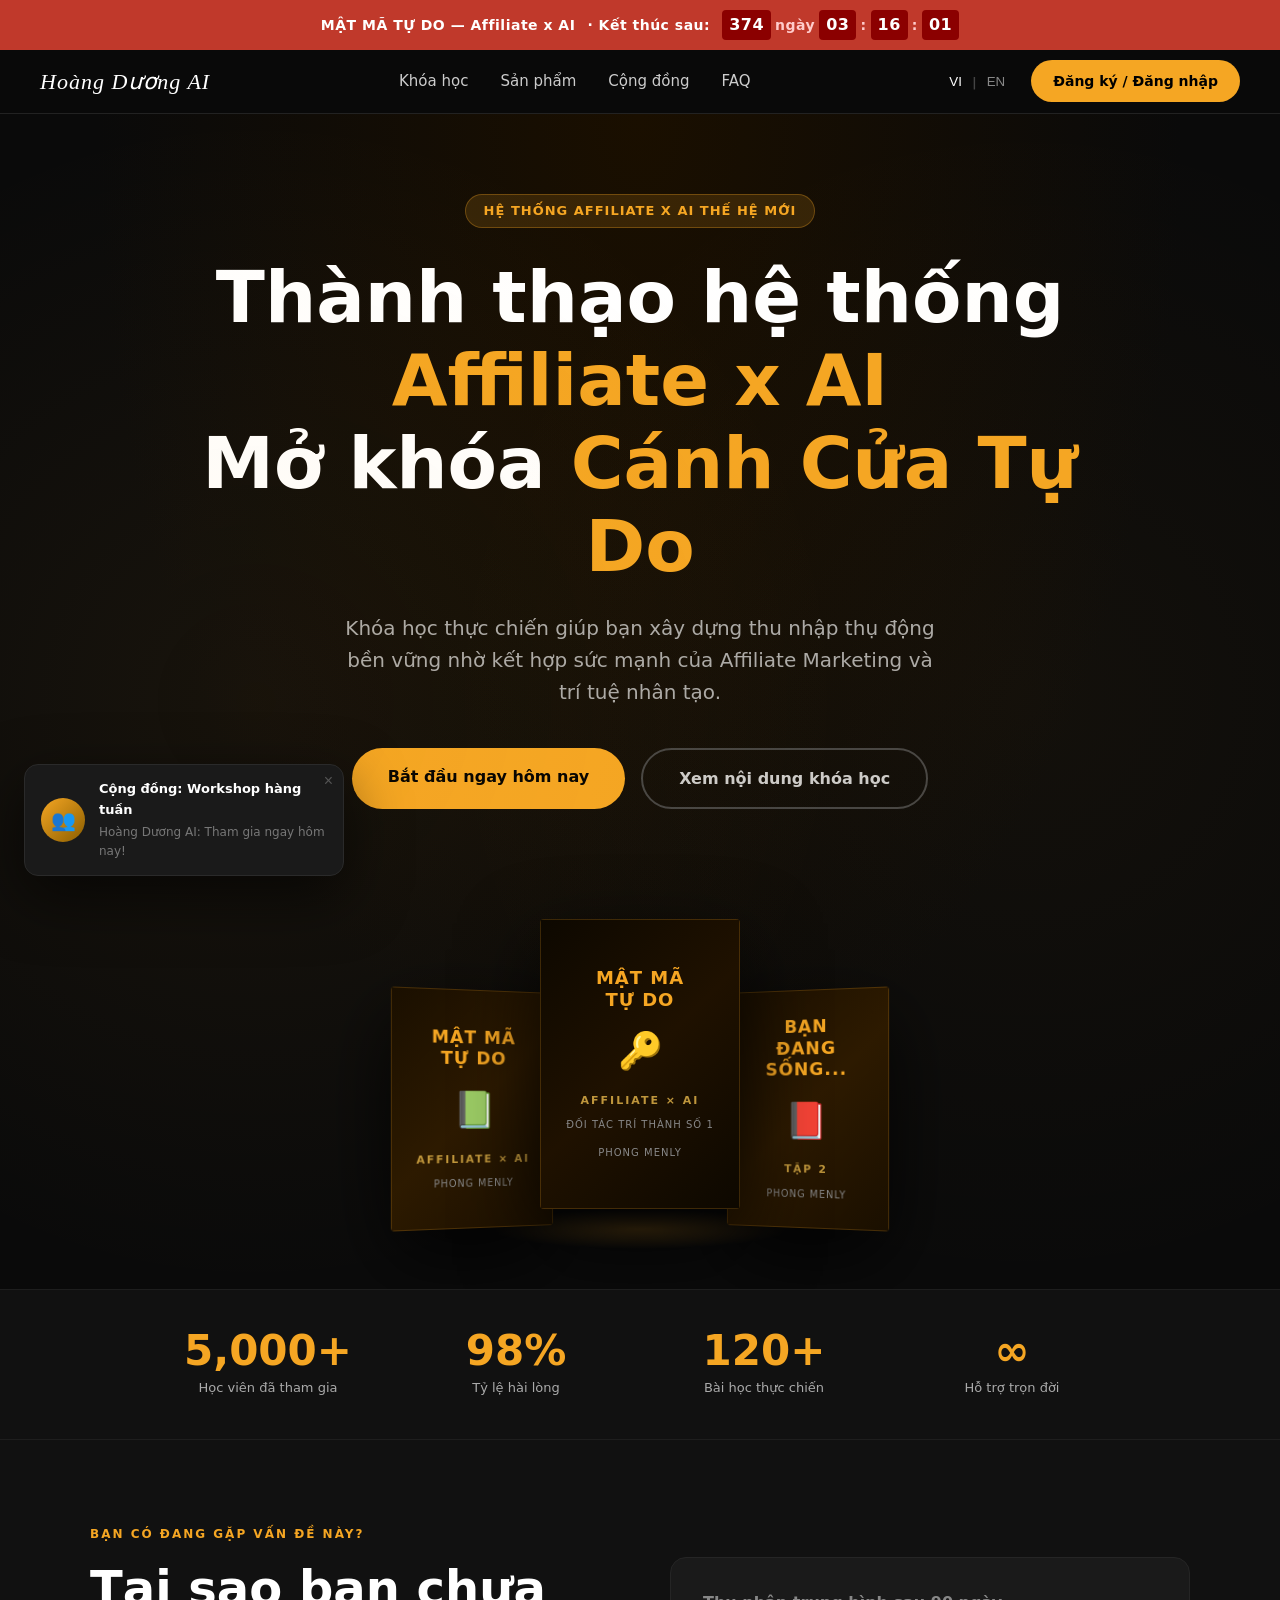
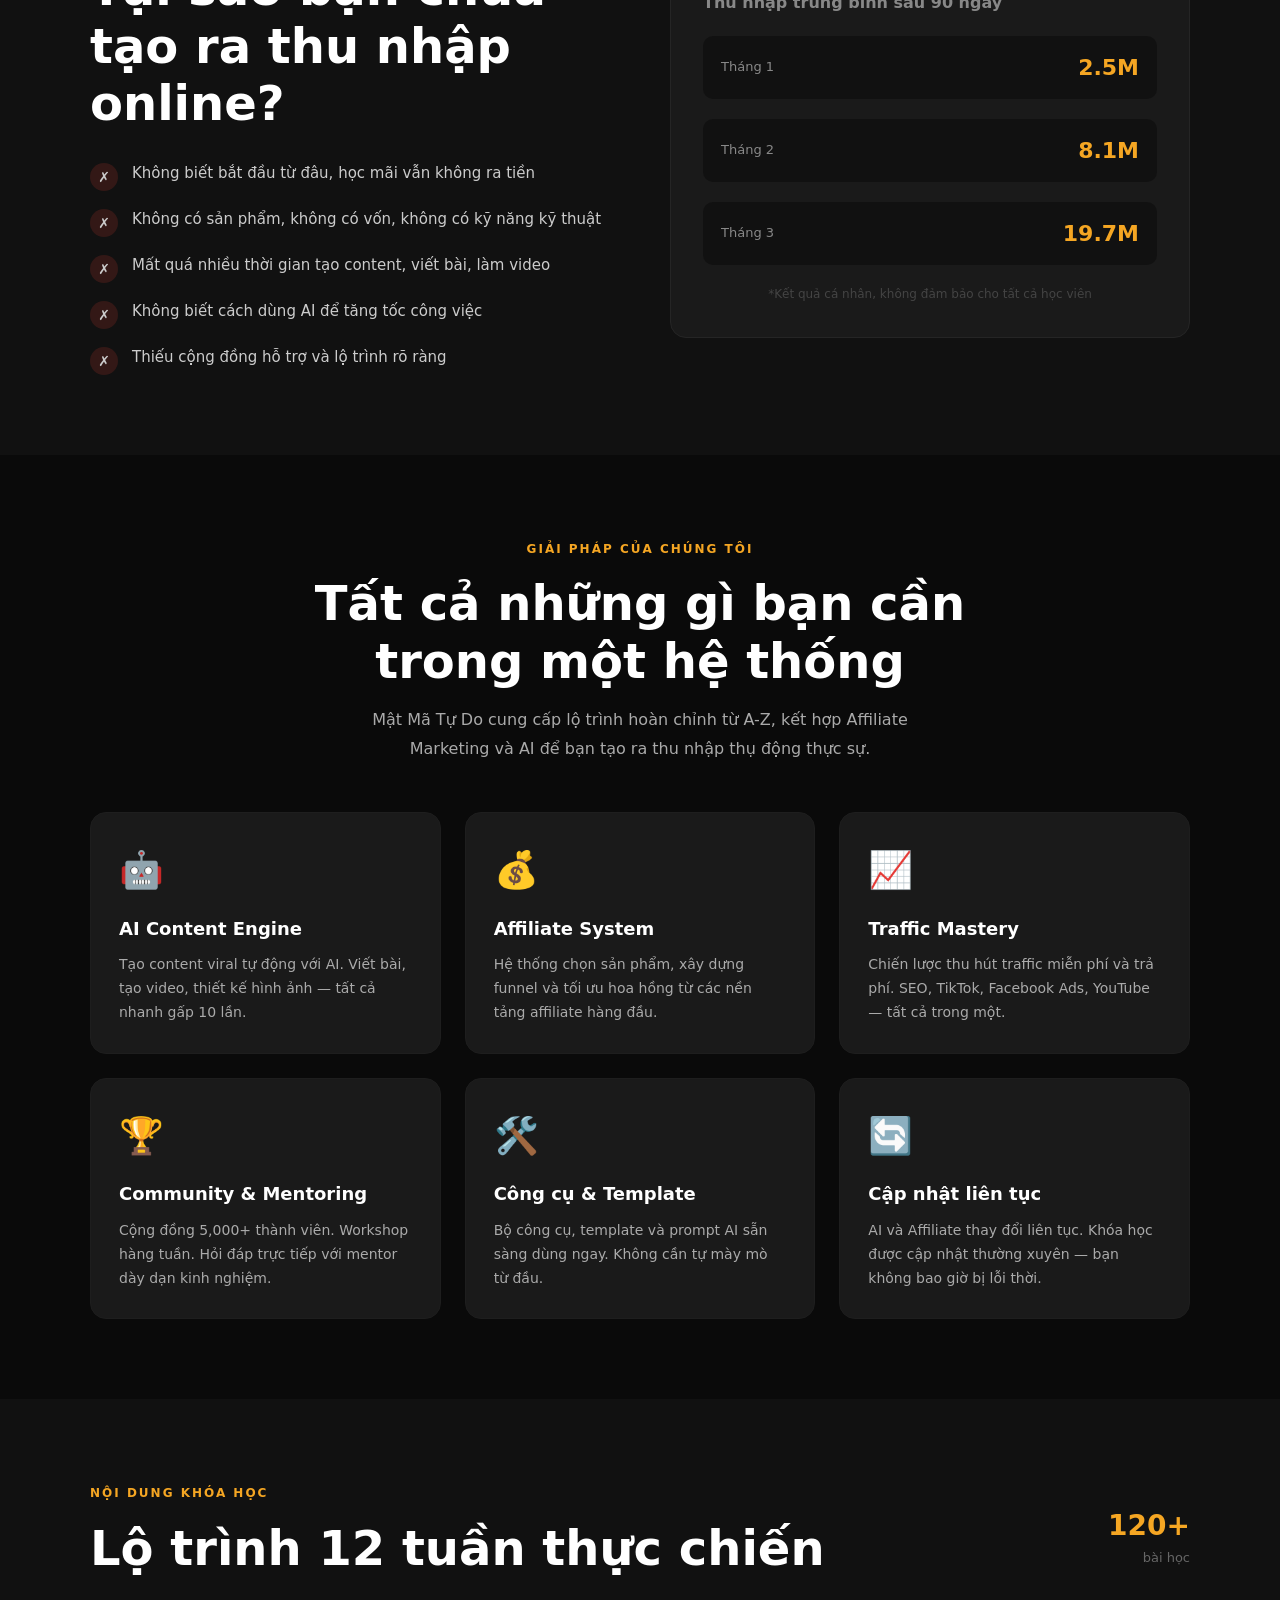
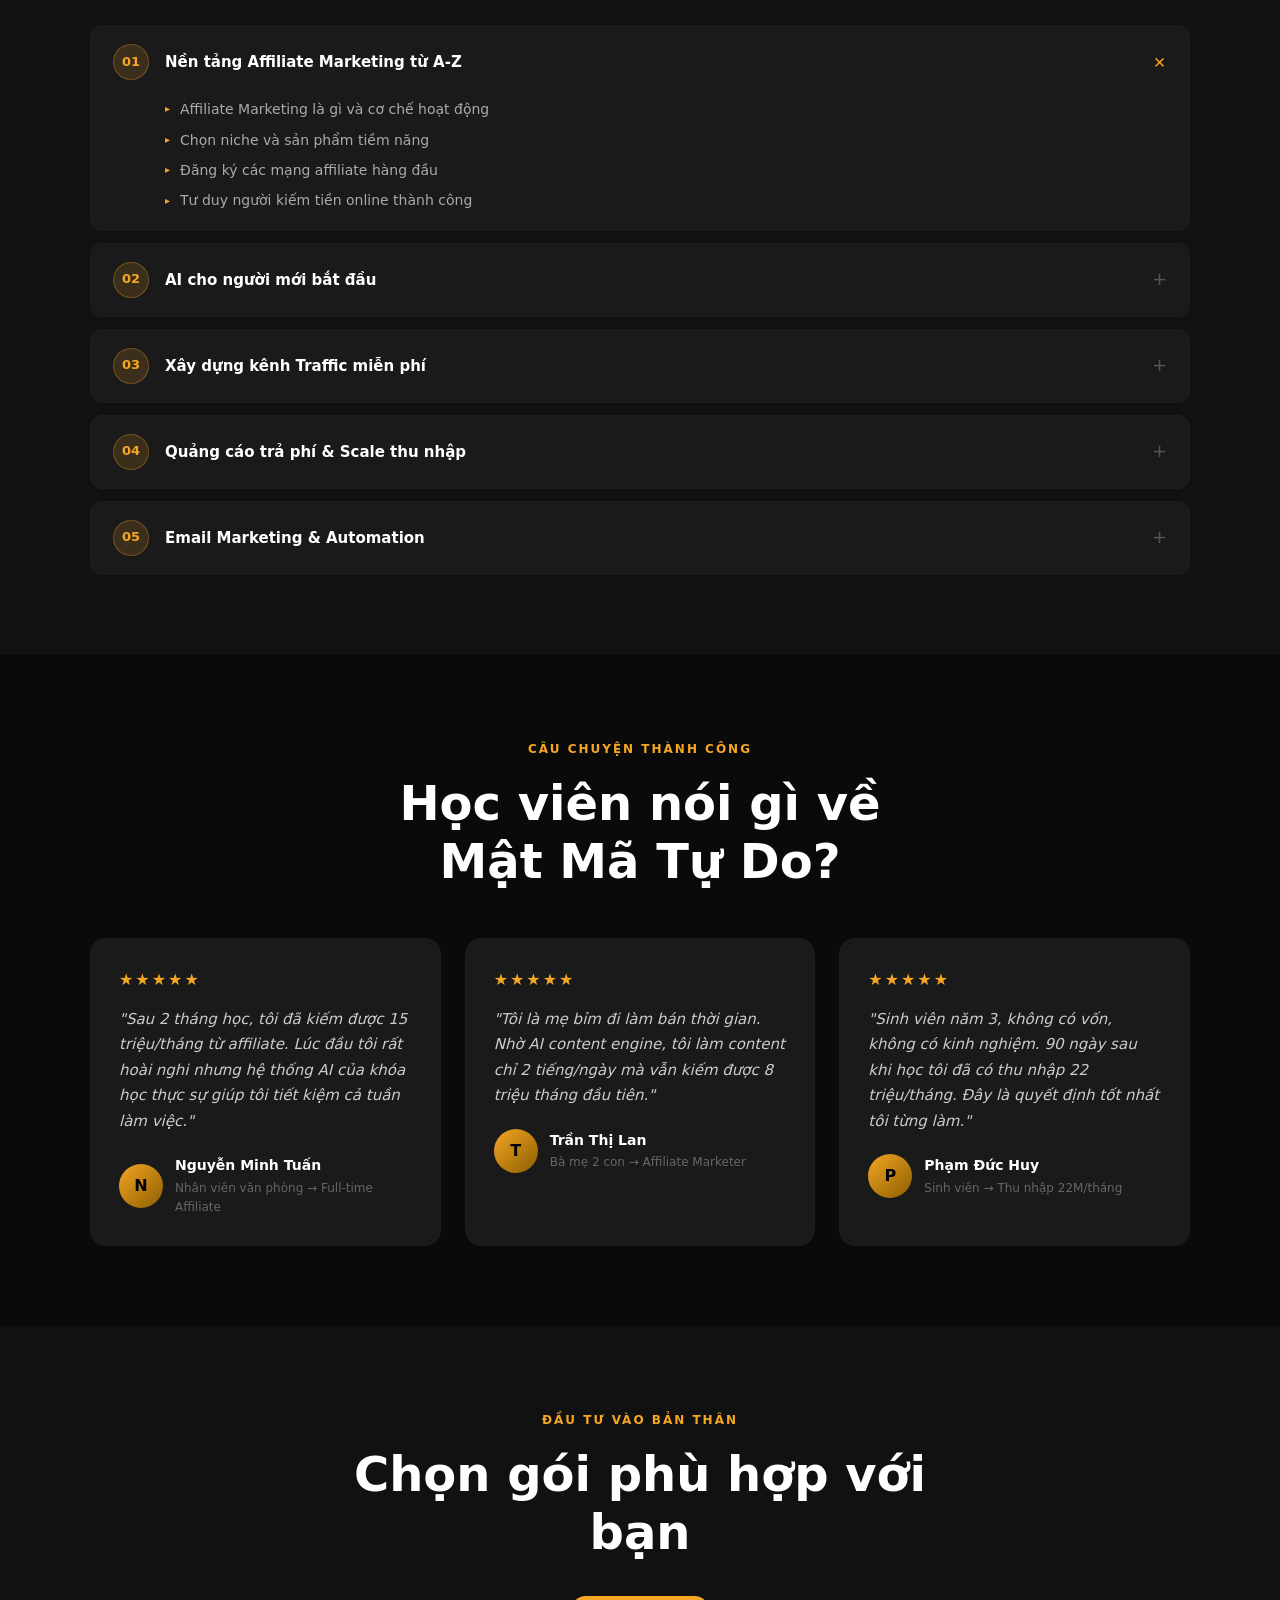
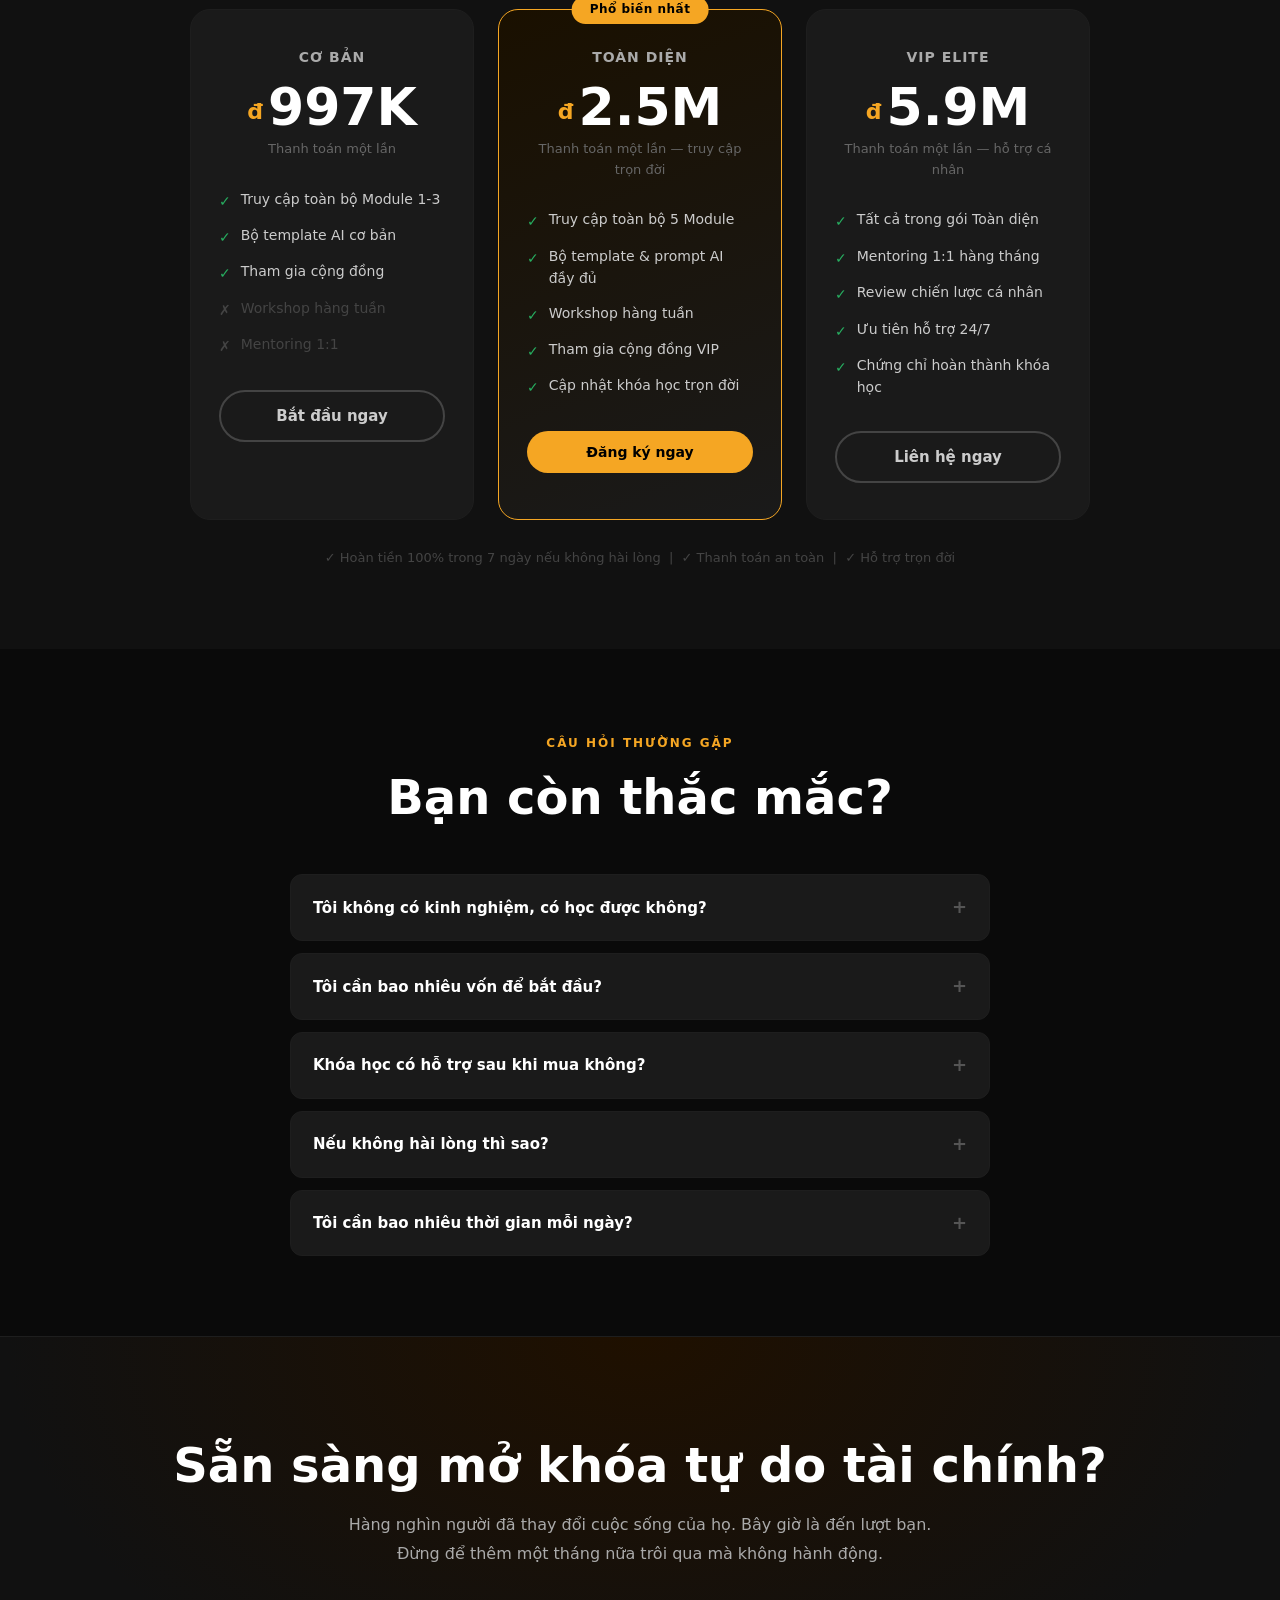
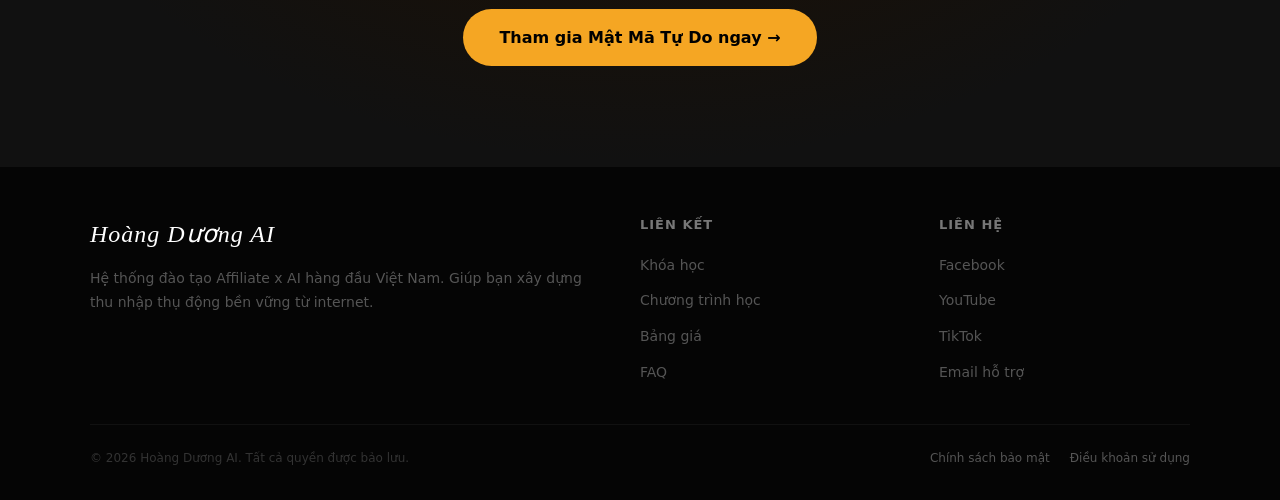
==== index.html @ b8d460c7 "first commit" ====
<!DOCTYPE html>
<html lang="vi">
<head>
  <meta charset="UTF-8" />
  <meta name="viewport" content="width=device-width, initial-scale=1.0" />
  <title>Mật Mã Tự Do — Hoàng Dương AI</title>
  <style>
    *, *::before, *::after { box-sizing: border-box; margin: 0; padding: 0; }

    :root {
      --gold: #f5a623;
      --accent: #e8b84b;
      --red: #c0392b;
      --dark: #0a0a0a;
      --dark2: #111111;
      --dark3: #1a1a1a;
      --text: #ffffff;
      --text-muted: #aaaaaa;
      --green: #27ae60;
    }

    html { scroll-behavior: smooth; }

    body {
      font-family: 'Segoe UI', system-ui, sans-serif;
      background: var(--dark);
      color: var(--text);
      line-height: 1.6;
      overflow-x: hidden;
    }

    /* ─── ANNOUNCEMENT BANNER ─── */
    #banner {
      background: var(--red);
      text-align: center;
      padding: 10px 20px;
      font-size: 14px;
      font-weight: 600;
      letter-spacing: 0.5px;
      display: flex;
      align-items: center;
      justify-content: center;
      flex-wrap: wrap;
      gap: 12px;
      position: sticky;
      top: 0;
      z-index: 1000;
    }

    #banner .banner-text { color: #fff; }

    .countdown {
      display: flex;
      align-items: center;
      gap: 4px;
      font-weight: 700;
    }

    .countdown .unit {
      background: #8b0000;
      border-radius: 4px;
      padding: 2px 7px;
      font-size: 16px;
      min-width: 34px;
      text-align: center;
    }

    .countdown .sep { color: #ffcccc; }

    /* ─── NAVBAR ─── */
    nav {
      position: sticky;
      top: 41px;
      z-index: 999;
      background: rgba(10,10,10,0.95);
      backdrop-filter: blur(10px);
      border-bottom: 1px solid #222;
      padding: 0 40px;
      display: flex;
      align-items: center;
      justify-content: space-between;
      height: 64px;
    }

    .logo {
      font-family: Georgia, serif;
      font-size: 22px;
      font-style: italic;
      color: #fff;
      text-decoration: none;
      letter-spacing: 1px;
    }

    .nav-links {
      display: flex;
      align-items: center;
      gap: 32px;
      list-style: none;
    }

    .nav-links a {
      color: #ccc;
      text-decoration: none;
      font-size: 15px;
      transition: color 0.2s;
    }
    .nav-links a:hover { color: #fff; }

    .nav-right {
      display: flex;
      align-items: center;
      gap: 16px;
    }

    .lang-switch {
      display: flex;
      gap: 0;
      font-size: 13px;
      font-weight: 600;
    }

    .lang-btn {
      padding: 4px 10px;
      cursor: pointer;
      border: none;
      background: transparent;
      color: #888;
      transition: color 0.2s;
    }

    .lang-btn.active { color: #fff; }
    .lang-sep { color: #444; padding-top: 4px; }

    .btn-primary {
      background: var(--gold);
      color: #000;
      border: none;
      padding: 10px 22px;
      border-radius: 50px;
      font-weight: 700;
      font-size: 14px;
      cursor: pointer;
      transition: background 0.2s, transform 0.1s;
      text-decoration: none;
      display: inline-block;
    }
    .btn-primary:hover { background: var(--accent); transform: translateY(-1px); }

    .hamburger {
      display: none;
      flex-direction: column;
      gap: 5px;
      cursor: pointer;
      padding: 4px;
    }
    .hamburger span {
      display: block;
      width: 24px;
      height: 2px;
      background: #fff;
      border-radius: 2px;
      transition: all 0.3s;
    }

    /* ─── HERO ─── */
    #hero {
      min-height: 90vh;
      display: flex;
      flex-direction: column;
      align-items: center;
      justify-content: center;
      text-align: center;
      padding: 80px 24px 60px;
      background: radial-gradient(ellipse at 50% 0%, #1a0f00 0%, #0a0a0a 60%);
      position: relative;
      overflow: hidden;
    }

    #hero::before {
      content: '';
      position: absolute;
      inset: 0;
      background:
        radial-gradient(circle at 20% 50%, rgba(245,166,35,0.06) 0%, transparent 50%),
        radial-gradient(circle at 80% 50%, rgba(245,166,35,0.04) 0%, transparent 50%);
      pointer-events: none;
    }

    .hero-badge {
      display: inline-block;
      background: rgba(245,166,35,0.15);
      border: 1px solid rgba(245,166,35,0.3);
      color: var(--gold);
      padding: 6px 18px;
      border-radius: 50px;
      font-size: 13px;
      font-weight: 600;
      letter-spacing: 1px;
      text-transform: uppercase;
      margin-bottom: 28px;
    }

    .hero-title {
      font-size: clamp(36px, 6vw, 72px);
      font-weight: 900;
      line-height: 1.15;
      max-width: 900px;
      margin-bottom: 24px;
    }

    .hero-title .highlight { color: var(--gold); }

    .hero-sub {
      font-size: clamp(16px, 2vw, 20px);
      color: var(--text-muted);
      max-width: 600px;
      margin-bottom: 40px;
    }

    .hero-ctas {
      display: flex;
      gap: 16px;
      flex-wrap: wrap;
      justify-content: center;
      margin-bottom: 60px;
    }

    .btn-outline {
      border: 2px solid #444;
      color: #ccc;
      background: transparent;
      padding: 12px 28px;
      border-radius: 50px;
      font-weight: 600;
      font-size: 15px;
      cursor: pointer;
      transition: border-color 0.2s, color 0.2s;
      text-decoration: none;
    }
    .btn-outline:hover { border-color: var(--gold); color: var(--gold); }

    .btn-large {
      padding: 16px 36px;
      font-size: 16px;
    }

    /* ─── BOOK SHOWCASE ─── */
    .book-showcase {
      display: flex;
      align-items: flex-end;
      justify-content: center;
      gap: 0;
      position: relative;
      height: 360px;
      width: 100%;
      max-width: 700px;
    }

    .book {
      position: relative;
      border-radius: 4px;
      box-shadow: 0 30px 80px rgba(0,0,0,0.8);
      transition: transform 0.3s;
      overflow: hidden;
    }

    .book:hover { transform: translateY(-8px) scale(1.02); }

    .book-left {
      width: 170px;
      height: 240px;
      background: linear-gradient(135deg, #1a0f00 0%, #2d1a00 50%, #1a0f00 100%);
      transform: perspective(800px) rotateY(15deg) translateX(20px);
      z-index: 1;
    }

    .book-center {
      width: 200px;
      height: 290px;
      background: linear-gradient(135deg, #0d0800 0%, #1f1100 50%, #0d0800 100%);
      z-index: 3;
      transform: translateY(-20px);
    }

    .book-right {
      width: 170px;
      height: 240px;
      background: linear-gradient(135deg, #1a0f00 0%, #2d1a00 50%, #1a0f00 100%);
      transform: perspective(800px) rotateY(-15deg) translateX(-20px);
      z-index: 1;
    }

    .book-inner {
      width: 100%;
      height: 100%;
      display: flex;
      flex-direction: column;
      align-items: center;
      justify-content: center;
      padding: 20px 14px;
      border: 1px solid rgba(245,166,35,0.2);
      gap: 8px;
    }

    .book-title-text {
      color: var(--gold);
      font-size: 18px;
      font-weight: 900;
      text-align: center;
      line-height: 1.2;
      text-transform: uppercase;
      letter-spacing: 1px;
    }

    .book-sub-text {
      color: #e8b84b;
      font-size: 11px;
      font-weight: 600;
      text-align: center;
      letter-spacing: 2px;
      text-transform: uppercase;
      opacity: 0.8;
    }

    .book-icon { font-size: 36px; margin: 4px 0; }

    .book-author {
      color: #888;
      font-size: 10px;
      text-align: center;
      letter-spacing: 1px;
    }

    .book-glow {
      position: absolute;
      bottom: -20px;
      left: 50%;
      transform: translateX(-50%);
      width: 300px;
      height: 40px;
      background: radial-gradient(ellipse, rgba(245,166,35,0.25) 0%, transparent 70%);
      pointer-events: none;
    }

    /* ─── STATS BAR ─── */
    #stats {
      background: var(--dark2);
      border-top: 1px solid #1e1e1e;
      border-bottom: 1px solid #1e1e1e;
      padding: 40px 24px;
    }

    .stats-grid {
      display: grid;
      grid-template-columns: repeat(auto-fit, minmax(180px, 1fr));
      gap: 32px;
      max-width: 960px;
      margin: 0 auto;
      text-align: center;
    }

    .stat-item {}
    .stat-number {
      font-size: 42px;
      font-weight: 900;
      color: var(--gold);
      line-height: 1;
    }
    .stat-label {
      font-size: 13px;
      color: var(--text-muted);
      margin-top: 6px;
    }

    /* ─── SECTION BASE ─── */
    section { padding: 80px 24px; }

    .section-tag {
      display: inline-block;
      color: var(--gold);
      font-size: 12px;
      font-weight: 700;
      letter-spacing: 2px;
      text-transform: uppercase;
      margin-bottom: 16px;
    }

    .section-title {
      font-size: clamp(28px, 4vw, 48px);
      font-weight: 900;
      line-height: 1.2;
      margin-bottom: 16px;
    }

    .section-desc {
      font-size: 16px;
      color: var(--text-muted);
      max-width: 600px;
      line-height: 1.8;
    }

    .container { max-width: 1100px; margin: 0 auto; }

    /* ─── ABOUT / PROBLEM ─── */
    #problem {
      background: var(--dark2);
    }

    .problem-grid {
      display: grid;
      grid-template-columns: 1fr 1fr;
      gap: 60px;
      align-items: center;
    }

    .problem-list {
      list-style: none;
      margin-top: 28px;
      display: flex;
      flex-direction: column;
      gap: 16px;
    }

    .problem-list li {
      display: flex;
      gap: 14px;
      align-items: flex-start;
      font-size: 15px;
      color: #ccc;
    }

    .problem-list .icon {
      width: 28px;
      height: 28px;
      background: rgba(192,57,43,0.2);
      border-radius: 50%;
      display: flex;
      align-items: center;
      justify-content: center;
      font-size: 14px;
      flex-shrink: 0;
      margin-top: 2px;
    }

    .visual-card {
      background: var(--dark3);
      border: 1px solid #252525;
      border-radius: 16px;
      padding: 32px;
      display: flex;
      flex-direction: column;
      gap: 20px;
    }

    .mini-stat {
      display: flex;
      justify-content: space-between;
      align-items: center;
      padding: 14px 18px;
      background: var(--dark2);
      border-radius: 10px;
    }
    .mini-stat .label { font-size: 13px; color: #888; }
    .mini-stat .val { font-size: 22px; font-weight: 800; color: var(--gold); }

    /* ─── SOLUTION / WHAT YOU GET ─── */
    #solution { background: var(--dark); }

    .features-grid {
      display: grid;
      grid-template-columns: repeat(auto-fit, minmax(280px, 1fr));
      gap: 24px;
      margin-top: 48px;
    }

    .feature-card {
      background: var(--dark3);
      border: 1px solid #1e1e1e;
      border-radius: 16px;
      padding: 28px;
      transition: border-color 0.3s, transform 0.2s;
    }

    .feature-card:hover {
      border-color: rgba(245,166,35,0.3);
      transform: translateY(-4px);
    }

    .feature-icon {
      font-size: 36px;
      margin-bottom: 16px;
    }

    .feature-title {
      font-size: 18px;
      font-weight: 700;
      margin-bottom: 10px;
    }

    .feature-desc {
      font-size: 14px;
      color: var(--text-muted);
      line-height: 1.7;
    }

    /* ─── CURRICULUM ─── */
    #curriculum { background: var(--dark2); }

    .curriculum-header {
      display: grid;
      grid-template-columns: 1fr auto;
      align-items: center;
      gap: 20px;
      margin-bottom: 32px;
    }

    .modules-list {
      display: flex;
      flex-direction: column;
      gap: 12px;
    }

    .module-item {
      background: var(--dark3);
      border: 1px solid #1e1e1e;
      border-radius: 12px;
      overflow: hidden;
    }

    .module-header {
      display: flex;
      align-items: center;
      gap: 16px;
      padding: 18px 22px;
      cursor: pointer;
      transition: background 0.2s;
    }

    .module-header:hover { background: rgba(255,255,255,0.03); }

    .module-num {
      width: 36px;
      height: 36px;
      background: rgba(245,166,35,0.15);
      border: 1px solid rgba(245,166,35,0.3);
      border-radius: 50%;
      display: flex;
      align-items: center;
      justify-content: center;
      font-size: 13px;
      font-weight: 700;
      color: var(--gold);
      flex-shrink: 0;
    }

    .module-title { font-size: 15px; font-weight: 600; flex: 1; }
    .module-toggle { color: #555; font-size: 18px; transition: transform 0.3s; }
    .module-item.open .module-toggle { transform: rotate(45deg); color: var(--gold); }

    .module-body {
      display: none;
      padding: 0 22px 18px 74px;
    }

    .module-item.open .module-body { display: block; }

    .module-body ul {
      list-style: none;
      display: flex;
      flex-direction: column;
      gap: 8px;
    }

    .module-body li {
      font-size: 14px;
      color: #aaa;
      display: flex;
      gap: 10px;
      align-items: center;
    }

    .module-body li::before {
      content: '▸';
      color: var(--gold);
      font-size: 10px;
      flex-shrink: 0;
    }

    /* ─── TESTIMONIALS ─── */
    #testimonials { background: var(--dark); }

    .testimonials-grid {
      display: grid;
      grid-template-columns: repeat(auto-fit, minmax(300px, 1fr));
      gap: 24px;
      margin-top: 48px;
    }

    .testimonial-card {
      background: var(--dark3);
      border: 1px solid #1e1e1e;
      border-radius: 16px;
      padding: 28px;
    }

    .stars { color: var(--gold); font-size: 16px; margin-bottom: 14px; letter-spacing: 2px; }

    .testimonial-text {
      font-size: 15px;
      color: #ccc;
      line-height: 1.7;
      margin-bottom: 20px;
      font-style: italic;
    }

    .testimonial-author {
      display: flex;
      align-items: center;
      gap: 12px;
    }

    .avatar {
      width: 44px;
      height: 44px;
      border-radius: 50%;
      background: linear-gradient(135deg, var(--gold) 0%, #8b5e00 100%);
      display: flex;
      align-items: center;
      justify-content: center;
      font-weight: 800;
      font-size: 16px;
      color: #000;
      flex-shrink: 0;
    }

    .author-info .name { font-weight: 700; font-size: 14px; }
    .author-info .role { font-size: 12px; color: #666; margin-top: 2px; }

    /* ─── PRICING ─── */
    #pricing { background: var(--dark2); }

    .pricing-grid {
      display: grid;
      grid-template-columns: repeat(auto-fit, minmax(280px, 1fr));
      gap: 24px;
      margin-top: 48px;
      max-width: 900px;
      margin-left: auto;
      margin-right: auto;
    }

    .price-card {
      background: var(--dark3);
      border: 1px solid #1e1e1e;
      border-radius: 20px;
      padding: 36px 28px;
      text-align: center;
      position: relative;
      transition: border-color 0.3s;
    }

    .price-card.featured {
      border-color: var(--gold);
      background: linear-gradient(160deg, #1a1000 0%, var(--dark3) 100%);
    }

    .price-badge {
      position: absolute;
      top: -14px;
      left: 50%;
      transform: translateX(-50%);
      background: var(--gold);
      color: #000;
      font-size: 12px;
      font-weight: 800;
      padding: 4px 18px;
      border-radius: 50px;
      white-space: nowrap;
      letter-spacing: 0.5px;
    }

    .price-name { font-size: 14px; font-weight: 600; color: #aaa; text-transform: uppercase; letter-spacing: 1px; margin-bottom: 12px; }
    .price-amount { font-size: 52px; font-weight: 900; color: var(--text); line-height: 1; }
    .price-currency { font-size: 22px; font-weight: 700; vertical-align: super; color: var(--gold); }
    .price-period { font-size: 13px; color: #666; margin-top: 6px; margin-bottom: 28px; }

    .price-features {
      list-style: none;
      text-align: left;
      display: flex;
      flex-direction: column;
      gap: 12px;
      margin-bottom: 32px;
    }

    .price-features li {
      display: flex;
      gap: 10px;
      font-size: 14px;
      color: #ccc;
      align-items: flex-start;
    }

    .price-features .check { color: var(--green); flex-shrink: 0; margin-top: 2px; }
    .price-features .cross { color: #444; flex-shrink: 0; margin-top: 2px; }

    /* ─── FAQ ─── */
    #faq { background: var(--dark); }

    .faq-list {
      display: flex;
      flex-direction: column;
      gap: 12px;
      margin-top: 48px;
      max-width: 700px;
      margin-left: auto;
      margin-right: auto;
    }

    .faq-item {
      background: var(--dark3);
      border: 1px solid #1e1e1e;
      border-radius: 12px;
      overflow: hidden;
    }

    .faq-q {
      padding: 18px 22px;
      cursor: pointer;
      display: flex;
      justify-content: space-between;
      align-items: center;
      font-weight: 600;
      font-size: 15px;
      transition: color 0.2s;
    }

    .faq-q:hover { color: var(--gold); }
    .faq-toggle { color: #555; font-size: 18px; transition: transform 0.3s; flex-shrink: 0; }
    .faq-item.open .faq-toggle { transform: rotate(45deg); color: var(--gold); }

    .faq-a {
      display: none;
      padding: 0 22px 18px;
      font-size: 14px;
      color: #aaa;
      line-height: 1.8;
    }

    .faq-item.open .faq-a { display: block; }

    /* ─── CTA FINAL ─── */
    #cta-final {
      background: radial-gradient(ellipse at 50% 0%, #1f1000 0%, var(--dark2) 70%);
      border-top: 1px solid #1e1e1e;
      text-align: center;
      padding: 100px 24px;
    }

    #cta-final .section-title { margin-bottom: 16px; }
    #cta-final .section-desc { margin: 0 auto 40px; }

    /* ─── FOOTER ─── */
    footer {
      background: #050505;
      border-top: 1px solid #111;
      padding: 48px 24px 32px;
    }

    .footer-grid {
      display: grid;
      grid-template-columns: 2fr 1fr 1fr;
      gap: 48px;
      max-width: 1100px;
      margin: 0 auto 40px;
    }

    .footer-brand .logo { font-size: 24px; display: block; margin-bottom: 14px; }
    .footer-desc { font-size: 14px; color: #555; line-height: 1.7; }

    .footer-col h4 { font-size: 13px; font-weight: 700; text-transform: uppercase; letter-spacing: 1px; color: #777; margin-bottom: 16px; }

    .footer-links { list-style: none; display: flex; flex-direction: column; gap: 10px; }
    .footer-links a { color: #555; font-size: 14px; text-decoration: none; transition: color 0.2s; }
    .footer-links a:hover { color: var(--gold); }

    .footer-bottom {
      max-width: 1100px;
      margin: 0 auto;
      padding-top: 24px;
      border-top: 1px solid #111;
      display: flex;
      justify-content: space-between;
      align-items: center;
      flex-wrap: wrap;
      gap: 12px;
    }

    .footer-bottom p { font-size: 12px; color: #333; }
    .footer-bottom a { color: #555; text-decoration: none; font-size: 12px; }

    /* ─── NOTIFICATION POPUP ─── */
    #notif {
      position: fixed;
      bottom: 24px;
      left: 24px;
      z-index: 9999;
      background: #1a1a1a;
      border: 1px solid #2a2a2a;
      border-radius: 14px;
      padding: 14px 16px;
      display: flex;
      align-items: center;
      gap: 14px;
      box-shadow: 0 20px 60px rgba(0,0,0,0.6);
      max-width: 320px;
      animation: slideIn 0.4s ease;
      cursor: pointer;
    }

    @keyframes slideIn {
      from { transform: translateX(-120%); opacity: 0; }
      to   { transform: translateX(0);    opacity: 1; }
    }

    .notif-avatar {
      width: 44px;
      height: 44px;
      background: linear-gradient(135deg, var(--gold) 0%, #8b5e00 100%);
      border-radius: 50%;
      display: flex;
      align-items: center;
      justify-content: center;
      font-size: 20px;
      flex-shrink: 0;
    }

    .notif-title { font-size: 13px; font-weight: 700; color: #fff; }
    .notif-sub   { font-size: 12px; color: #777; margin-top: 2px; }

    .notif-close {
      position: absolute;
      top: 8px;
      right: 10px;
      background: none;
      border: none;
      color: #555;
      cursor: pointer;
      font-size: 16px;
      line-height: 1;
    }

    /* ─── SCROLL PROGRESS ─── */
    #progress-bar {
      position: fixed;
      top: 0;
      left: 0;
      height: 2px;
      background: var(--gold);
      z-index: 9998;
      transition: width 0.1s;
      width: 0%;
    }

    /* ─── BACK TO TOP ─── */
    #back-top {
      position: fixed;
      bottom: 28px;
      right: 24px;
      width: 44px;
      height: 44px;
      background: var(--gold);
      color: #000;
      border: none;
      border-radius: 50%;
      font-size: 20px;
      cursor: pointer;
      display: none;
      align-items: center;
      justify-content: center;
      box-shadow: 0 4px 20px rgba(245,166,35,0.3);
      z-index: 9997;
      transition: transform 0.2s;
    }
    #back-top:hover { transform: translateY(-3px); }
    #back-top.visible { display: flex; }

    /* ─── RESPONSIVE ─── */
    @media (max-width: 900px) {
      nav { padding: 0 20px; }

      .nav-links { display: none; }

      .hamburger { display: flex; }

      .nav-links.open {
        display: flex;
        flex-direction: column;
        position: absolute;
        top: 64px;
        left: 0;
        right: 0;
        background: #111;
        padding: 20px;
        border-bottom: 1px solid #222;
      }

      .problem-grid { grid-template-columns: 1fr; }
      .visual-card { display: none; }

      .footer-grid { grid-template-columns: 1fr 1fr; }
    }

    @media (max-width: 600px) {
      #banner { font-size: 12px; }
      .hero-ctas { flex-direction: column; align-items: center; }
      .book-showcase { height: 280px; }
      .book-left, .book-right { width: 130px; height: 185px; }
      .book-center { width: 155px; height: 225px; }
      .book-title-text { font-size: 14px; }
      .footer-grid { grid-template-columns: 1fr; }
      #notif { max-width: calc(100vw - 40px); }
    }

    /* ─── ANIMATIONS ─── */
    .fade-in {
      opacity: 0;
      transform: translateY(24px);
      transition: opacity 0.6s ease, transform 0.6s ease;
    }
    .fade-in.visible {
      opacity: 1;
      transform: translateY(0);
    }
  </style>
</head>
<body>

<!-- Progress bar -->
<div id="progress-bar"></div>

<!-- Banner -->
<div id="banner">
  <span class="banner-text" data-vi="MẬT MÃ TỰ DO — Affiliate x AI" data-en="FREEDOM CODE — Affiliate x AI">MẬT MÃ TỰ DO — Affiliate x AI</span>
  <span class="banner-text" data-vi="· Kết thúc sau:" data-en="· Ends in:">· Kết thúc sau:</span>
  <div class="countdown">
    <span class="unit" id="cd-days">--</span>
    <span class="sep" data-vi="ngày" data-en="d">ngày</span>
    <span class="unit" id="cd-hours">--</span>
    <span class="sep">:</span>
    <span class="unit" id="cd-mins">--</span>
    <span class="sep">:</span>
    <span class="unit" id="cd-secs">--</span>
  </div>
</div>

<!-- Navbar -->
<nav>
  <a href="#" class="logo">Hoàng Dương AI</a>

  <ul class="nav-links" id="nav-links">
    <li><a href="#solution" data-vi="Khóa học" data-en="Courses">Khóa học</a></li>
    <li><a href="#pricing" data-vi="Sản phẩm" data-en="Products">Sản phẩm</a></li>
    <li><a href="#testimonials" data-vi="Cộng đồng" data-en="Community">Cộng đồng</a></li>
    <li><a href="#faq" data-vi="FAQ" data-en="FAQ">FAQ</a></li>
  </ul>

  <div class="nav-right">
    <div class="lang-switch">
      <button class="lang-btn active" id="btn-vi" onclick="setLang('vi')">VI</button>
      <span class="lang-sep">|</span>
      <button class="lang-btn" id="btn-en" onclick="setLang('en')">EN</button>
    </div>
    <a href="#pricing" class="btn-primary" data-vi="Đăng ký / Đăng nhập" data-en="Sign Up / Log In">Đăng ký / Đăng nhập</a>
    <div class="hamburger" id="hamburger" onclick="toggleMenu()">
      <span></span><span></span><span></span>
    </div>
  </div>
</nav>

<!-- Hero -->
<section id="hero">
  <div class="hero-badge" data-vi="Hệ thống Affiliate x AI thế hệ mới" data-en="Next-gen Affiliate x AI System">Hệ thống Affiliate x AI thế hệ mới</div>

  <h1 class="hero-title">
    <span data-vi="Thành thạo hệ thống " data-en="Master the ">Thành thạo hệ thống </span><span class="highlight">Affiliate x AI</span><br>
    <span data-vi="Mở khóa " data-en="Unlock Your ">Mở khóa </span><span class="highlight" data-vi="Cánh Cửa Tự Do" data-en="Door to Freedom">Cánh Cửa Tự Do</span>
  </h1>

  <p class="hero-sub" data-vi="Khóa học thực chiến giúp bạn xây dựng thu nhập thụ động bền vững nhờ kết hợp sức mạnh của Affiliate Marketing và trí tuệ nhân tạo."
     data-en="A hands-on course that helps you build sustainable passive income by combining the power of Affiliate Marketing and Artificial Intelligence.">
    Khóa học thực chiến giúp bạn xây dựng thu nhập thụ động bền vững nhờ kết hợp sức mạnh của Affiliate Marketing và trí tuệ nhân tạo.
  </p>

  <div class="hero-ctas">
    <a href="#pricing" class="btn-primary btn-large" data-vi="Bắt đầu ngay hôm nay" data-en="Start Today">Bắt đầu ngay hôm nay</a>
    <a href="#curriculum" class="btn-outline btn-large" data-vi="Xem nội dung khóa học" data-en="View Curriculum">Xem nội dung khóa học</a>
  </div>

  <!-- Book Showcase -->
  <div class="book-showcase">
    <div class="book book-left">
      <div class="book-inner">
        <div class="book-title-text">MẬT MÃ<br>TỰ DO</div>
        <div class="book-icon">📗</div>
        <div class="book-sub-text">Affiliate × AI</div>
        <div class="book-author">PHONG MENLY</div>
      </div>
    </div>
    <div class="book book-center">
      <div class="book-inner">
        <div class="book-title-text">MẬT MÃ<br>TỰ DO</div>
        <div class="book-icon">🔑</div>
        <div class="book-sub-text">Affiliate × AI</div>
        <div class="book-author">ĐỐI TÁC TRÍ THÀNH SỐ 1</div>
        <div class="book-author" style="margin-top:4px">PHONG MENLY</div>
      </div>
    </div>
    <div class="book book-right">
      <div class="book-inner">
        <div class="book-title-text">BẠN<br>ĐANG<br>SỐNG...</div>
        <div class="book-icon">📕</div>
        <div class="book-sub-text">Tập 2</div>
        <div class="book-author">PHONG MENLY</div>
      </div>
    </div>
    <div class="book-glow"></div>
  </div>
</section>

<!-- Stats -->
<div id="stats">
  <div class="stats-grid">
    <div class="stat-item fade-in">
      <div class="stat-number">5,000+</div>
      <div class="stat-label" data-vi="Học viên đã tham gia" data-en="Students enrolled">Học viên đã tham gia</div>
    </div>
    <div class="stat-item fade-in">
      <div class="stat-number">98%</div>
      <div class="stat-label" data-vi="Tỷ lệ hài lòng" data-en="Satisfaction rate">Tỷ lệ hài lòng</div>
    </div>
    <div class="stat-item fade-in">
      <div class="stat-number">120+</div>
      <div class="stat-label" data-vi="Bài học thực chiến" data-en="Hands-on lessons">Bài học thực chiến</div>
    </div>
    <div class="stat-item fade-in">
      <div class="stat-number">∞</div>
      <div class="stat-label" data-vi="Hỗ trợ trọn đời" data-en="Lifetime support">Hỗ trợ trọn đời</div>
    </div>
  </div>
</div>

<!-- Problem -->
<section id="problem">
  <div class="container">
    <div class="problem-grid">
      <div class="fade-in">
        <span class="section-tag" data-vi="Bạn có đang gặp vấn đề này?" data-en="Do you face these problems?">Bạn có đang gặp vấn đề này?</span>
        <h2 class="section-title" data-vi="Tại sao bạn chưa tạo ra thu nhập online?" data-en="Why haven't you earned online yet?">Tại sao bạn chưa tạo ra thu nhập online?</h2>
        <ul class="problem-list">
          <li>
            <span class="icon">✗</span>
            <span data-vi="Không biết bắt đầu từ đâu, học mãi vẫn không ra tiền" data-en="Don't know where to start, studying but not earning">Không biết bắt đầu từ đâu, học mãi vẫn không ra tiền</span>
          </li>
          <li>
            <span class="icon">✗</span>
            <span data-vi="Không có sản phẩm, không có vốn, không có kỹ năng kỹ thuật" data-en="No product, no capital, no technical skills">Không có sản phẩm, không có vốn, không có kỹ năng kỹ thuật</span>
          </li>
          <li>
            <span class="icon">✗</span>
            <span data-vi="Mất quá nhiều thời gian tạo content, viết bài, làm video" data-en="Spending too much time on content, writing, and video">Mất quá nhiều thời gian tạo content, viết bài, làm video</span>
          </li>
          <li>
            <span class="icon">✗</span>
            <span data-vi="Không biết cách dùng AI để tăng tốc công việc" data-en="Don't know how to use AI to speed up work">Không biết cách dùng AI để tăng tốc công việc</span>
          </li>
          <li>
            <span class="icon">✗</span>
            <span data-vi="Thiếu cộng đồng hỗ trợ và lộ trình rõ ràng" data-en="Lacking support community and clear roadmap">Thiếu cộng đồng hỗ trợ và lộ trình rõ ràng</span>
          </li>
        </ul>
      </div>

      <div class="visual-card fade-in">
        <h3 style="font-size:16px;color:#888;font-weight:600" data-vi="Thu nhập trung bình của học viên sau 90 ngày" data-en="Average student income after 90 days">Thu nhập trung bình sau 90 ngày</h3>
        <div class="mini-stat">
          <span class="label" data-vi="Tháng 1" data-en="Month 1">Tháng 1</span>
          <span class="val">2.5M</span>
        </div>
        <div class="mini-stat">
          <span class="label" data-vi="Tháng 2" data-en="Month 2">Tháng 2</span>
          <span class="val">8.1M</span>
        </div>
        <div class="mini-stat">
          <span class="label" data-vi="Tháng 3" data-en="Month 3">Tháng 3</span>
          <span class="val">19.7M</span>
        </div>
        <p style="font-size:12px;color:#444;text-align:center" data-vi="*Kết quả cá nhân, không đảm bảo cho tất cả học viên" data-en="*Individual results, not guaranteed for all students">*Kết quả cá nhân, không đảm bảo cho tất cả học viên</p>
      </div>
    </div>
  </div>
</section>

<!-- Solution -->
<section id="solution">
  <div class="container">
    <div class="fade-in" style="text-align:center;max-width:700px;margin:0 auto">
      <span class="section-tag" data-vi="Giải pháp của chúng tôi" data-en="Our Solution">Giải pháp của chúng tôi</span>
      <h2 class="section-title" data-vi="Tất cả những gì bạn cần trong một hệ thống" data-en="Everything you need in one system">Tất cả những gì bạn cần trong một hệ thống</h2>
      <p class="section-desc" style="margin:0 auto" data-vi="Mật Mã Tự Do cung cấp lộ trình hoàn chỉnh từ A-Z, kết hợp Affiliate Marketing và AI để bạn tạo ra thu nhập thụ động thực sự."
         data-en="Freedom Code provides a complete A-Z roadmap, combining Affiliate Marketing and AI to help you build real passive income.">
        Mật Mã Tự Do cung cấp lộ trình hoàn chỉnh từ A-Z, kết hợp Affiliate Marketing và AI để bạn tạo ra thu nhập thụ động thực sự.
      </p>
    </div>

    <div class="features-grid">
      <div class="feature-card fade-in">
        <div class="feature-icon">🤖</div>
        <div class="feature-title" data-vi="AI Content Engine" data-en="AI Content Engine">AI Content Engine</div>
        <p class="feature-desc" data-vi="Tạo content viral tự động với AI. Viết bài, tạo video, thiết kế hình ảnh — tất cả nhanh gấp 10 lần."
           data-en="Create viral content automatically with AI. Write posts, create videos, design images — all 10x faster.">
          Tạo content viral tự động với AI. Viết bài, tạo video, thiết kế hình ảnh — tất cả nhanh gấp 10 lần.
        </p>
      </div>
      <div class="feature-card fade-in">
        <div class="feature-icon">💰</div>
        <div class="feature-title" data-vi="Affiliate System" data-en="Affiliate System">Affiliate System</div>
        <p class="feature-desc" data-vi="Hệ thống chọn sản phẩm, xây dựng funnel và tối ưu hoa hồng từ các nền tảng affiliate hàng đầu."
           data-en="System for selecting products, building funnels, and optimizing commissions from top affiliate platforms.">
          Hệ thống chọn sản phẩm, xây dựng funnel và tối ưu hoa hồng từ các nền tảng affiliate hàng đầu.
        </p>
      </div>
      <div class="feature-card fade-in">
        <div class="feature-icon">📈</div>
        <div class="feature-title" data-vi="Traffic Mastery" data-en="Traffic Mastery">Traffic Mastery</div>
        <p class="feature-desc" data-vi="Chiến lược thu hút traffic miễn phí và trả phí. SEO, TikTok, Facebook Ads, YouTube — tất cả trong một."
           data-en="Strategies to drive free and paid traffic. SEO, TikTok, Facebook Ads, YouTube — all in one.">
          Chiến lược thu hút traffic miễn phí và trả phí. SEO, TikTok, Facebook Ads, YouTube — tất cả trong một.
        </p>
      </div>
      <div class="feature-card fade-in">
        <div class="feature-icon">🏆</div>
        <div class="feature-title" data-vi="Community & Mentoring" data-en="Community & Mentoring">Community & Mentoring</div>
        <p class="feature-desc" data-vi="Cộng đồng 5,000+ thành viên. Workshop hàng tuần. Hỏi đáp trực tiếp với mentor dày dạn kinh nghiệm."
           data-en="Community of 5,000+ members. Weekly workshops. Direct Q&A with experienced mentors.">
          Cộng đồng 5,000+ thành viên. Workshop hàng tuần. Hỏi đáp trực tiếp với mentor dày dạn kinh nghiệm.
        </p>
      </div>
      <div class="feature-card fade-in">
        <div class="feature-icon">🛠️</div>
        <div class="feature-title" data-vi="Công cụ & Template" data-en="Tools & Templates">Công cụ & Template</div>
        <p class="feature-desc" data-vi="Bộ công cụ, template và prompt AI sẵn sàng dùng ngay. Không cần tự mày mò từ đầu."
           data-en="Ready-to-use toolkits, templates, and AI prompts. No need to start from scratch.">
          Bộ công cụ, template và prompt AI sẵn sàng dùng ngay. Không cần tự mày mò từ đầu.
        </p>
      </div>
      <div class="feature-card fade-in">
        <div class="feature-icon">🔄</div>
        <div class="feature-title" data-vi="Cập nhật liên tục" data-en="Continuous Updates">Cập nhật liên tục</div>
        <p class="feature-desc" data-vi="AI và Affiliate thay đổi liên tục. Khóa học được cập nhật thường xuyên — bạn không bao giờ bị lỗi thời."
           data-en="AI and Affiliate change constantly. Course is updated regularly — you'll never be left behind.">
          AI và Affiliate thay đổi liên tục. Khóa học được cập nhật thường xuyên — bạn không bao giờ bị lỗi thời.
        </p>
      </div>
    </div>
  </div>
</section>

<!-- Curriculum -->
<section id="curriculum">
  <div class="container">
    <div class="curriculum-header fade-in">
      <div>
        <span class="section-tag" data-vi="Nội dung khóa học" data-en="Course Curriculum">Nội dung khóa học</span>
        <h2 class="section-title" data-vi="Lộ trình 12 tuần thực chiến" data-en="12-week hands-on roadmap">Lộ trình 12 tuần thực chiến</h2>
      </div>
      <div style="text-align:right">
        <div style="font-size:28px;font-weight:900;color:var(--gold)">120+</div>
        <div style="font-size:13px;color:#666" data-vi="bài học" data-en="lessons">bài học</div>
      </div>
    </div>

    <div class="modules-list">
      <div class="module-item open">
        <div class="module-header" onclick="toggleModule(this)">
          <div class="module-num">01</div>
          <div class="module-title" data-vi="Nền tảng Affiliate Marketing từ A-Z" data-en="Affiliate Marketing Foundation A-Z">Nền tảng Affiliate Marketing từ A-Z</div>
          <span class="module-toggle">+</span>
        </div>
        <div class="module-body">
          <ul>
            <li data-vi="Affiliate Marketing là gì và cơ chế hoạt động" data-en="What is Affiliate Marketing and how it works">Affiliate Marketing là gì và cơ chế hoạt động</li>
            <li data-vi="Chọn niche và sản phẩm tiềm năng" data-en="Choosing your niche and potential products">Chọn niche và sản phẩm tiềm năng</li>
            <li data-vi="Đăng ký các mạng affiliate hàng đầu" data-en="Signing up for top affiliate networks">Đăng ký các mạng affiliate hàng đầu</li>
            <li data-vi="Tư duy người kiếm tiền online thành công" data-en="Mindset of a successful online earner">Tư duy người kiếm tiền online thành công</li>
          </ul>
        </div>
      </div>

      <div class="module-item">
        <div class="module-header" onclick="toggleModule(this)">
          <div class="module-num">02</div>
          <div class="module-title" data-vi="AI cho người mới bắt đầu" data-en="AI for Beginners">AI cho người mới bắt đầu</div>
          <span class="module-toggle">+</span>
        </div>
        <div class="module-body">
          <ul>
            <li data-vi="ChatGPT, Claude, Gemini — dùng cái nào?" data-en="ChatGPT, Claude, Gemini — which to use?">ChatGPT, Claude, Gemini — dùng cái nào?</li>
            <li data-vi="Viết prompt hiệu quả để tạo content bán hàng" data-en="Writing effective prompts for sales content">Viết prompt hiệu quả để tạo content bán hàng</li>
            <li data-vi="Tạo hình ảnh với AI (Midjourney, DALL-E)" data-en="Creating images with AI (Midjourney, DALL-E)">Tạo hình ảnh với AI (Midjourney, DALL-E)</li>
          </ul>
        </div>
      </div>

      <div class="module-item">
        <div class="module-header" onclick="toggleModule(this)">
          <div class="module-num">03</div>
          <div class="module-title" data-vi="Xây dựng kênh Traffic miễn phí" data-en="Building Free Traffic Channels">Xây dựng kênh Traffic miễn phí</div>
          <span class="module-toggle">+</span>
        </div>
        <div class="module-body">
          <ul>
            <li data-vi="SEO Blog — viết bài chuẩn Google với AI" data-en="SEO Blog — writing Google-ready articles with AI">SEO Blog — viết bài chuẩn Google với AI</li>
            <li data-vi="TikTok Organic — viral không cần mặt" data-en="TikTok Organic — go viral without showing face">TikTok Organic — viral không cần mặt</li>
            <li data-vi="YouTube automation với AI voiceover" data-en="YouTube automation with AI voiceover">YouTube automation với AI voiceover</li>
          </ul>
        </div>
      </div>

      <div class="module-item">
        <div class="module-header" onclick="toggleModule(this)">
          <div class="module-num">04</div>
          <div class="module-title" data-vi="Quảng cáo trả phí & Scale thu nhập" data-en="Paid Ads & Scaling Income">Quảng cáo trả phí & Scale thu nhập</div>
          <span class="module-toggle">+</span>
        </div>
        <div class="module-body">
          <ul>
            <li data-vi="Facebook Ads — target chính xác, tỷ lệ chuyển đổi cao" data-en="Facebook Ads — precise targeting, high conversion">Facebook Ads — target chính xác, tỷ lệ chuyển đổi cao</li>
            <li data-vi="Google Ads cho Affiliate" data-en="Google Ads for Affiliate">Google Ads cho Affiliate</li>
            <li data-vi="Đo lường, tối ưu và scale chiến dịch" data-en="Measuring, optimizing and scaling campaigns">Đo lường, tối ưu và scale chiến dịch</li>
          </ul>
        </div>
      </div>

      <div class="module-item">
        <div class="module-header" onclick="toggleModule(this)">
          <div class="module-num">05</div>
          <div class="module-title" data-vi="Email Marketing & Automation" data-en="Email Marketing & Automation">Email Marketing & Automation</div>
          <span class="module-toggle">+</span>
        </div>
        <div class="module-body">
          <ul>
            <li data-vi="Xây dựng danh sách email từ đầu" data-en="Building your email list from scratch">Xây dựng danh sách email từ đầu</li>
            <li data-vi="Viết email sequence bán hàng với AI" data-en="Writing sales email sequences with AI">Viết email sequence bán hàng với AI</li>
            <li data-vi="Automation workflow — kiếm tiền khi ngủ" data-en="Automation workflow — earn while you sleep">Automation workflow — kiếm tiền khi ngủ</li>
          </ul>
        </div>
      </div>
    </div>
  </div>
</section>

<!-- Testimonials -->
<section id="testimonials">
  <div class="container">
    <div class="fade-in" style="text-align:center;max-width:600px;margin:0 auto">
      <span class="section-tag" data-vi="Câu chuyện thành công" data-en="Success Stories">Câu chuyện thành công</span>
      <h2 class="section-title" data-vi="Học viên nói gì về Mật Mã Tự Do?" data-en="What students say about Freedom Code?">Học viên nói gì về Mật Mã Tự Do?</h2>
    </div>

    <div class="testimonials-grid">
      <div class="testimonial-card fade-in">
        <div class="stars">★★★★★</div>
        <p class="testimonial-text" data-vi='"Sau 2 tháng học, tôi đã kiếm được 15 triệu/tháng từ affiliate. Lúc đầu tôi rất hoài nghi nhưng hệ thống AI của khóa học thực sự giúp tôi tiết kiệm cả tuần làm việc."'
           data-en='"After 2 months, I earned 15M/month from affiliate. I was very skeptical at first but the AI system truly saved me weeks of work."'>
          "Sau 2 tháng học, tôi đã kiếm được 15 triệu/tháng từ affiliate. Lúc đầu tôi rất hoài nghi nhưng hệ thống AI của khóa học thực sự giúp tôi tiết kiệm cả tuần làm việc."
        </p>
        <div class="testimonial-author">
          <div class="avatar">N</div>
          <div class="author-info">
            <div class="name">Nguyễn Minh Tuấn</div>
            <div class="role" data-vi="Nhân viên văn phòng → Full-time Affiliate" data-en="Office worker → Full-time Affiliate">Nhân viên văn phòng → Full-time Affiliate</div>
          </div>
        </div>
      </div>

      <div class="testimonial-card fade-in">
        <div class="stars">★★★★★</div>
        <p class="testimonial-text" data-vi='"Tôi là mẹ bỉm đi làm bán thời gian. Nhờ AI content engine, tôi làm content chỉ 2 tiếng/ngày mà vẫn kiếm được 8 triệu tháng đầu tiên."'
           data-en='"I am a part-time working mom. With the AI content engine, I create content in just 2 hours/day and earned 8M in my first month."'>
          "Tôi là mẹ bỉm đi làm bán thời gian. Nhờ AI content engine, tôi làm content chỉ 2 tiếng/ngày mà vẫn kiếm được 8 triệu tháng đầu tiên."
        </p>
        <div class="testimonial-author">
          <div class="avatar">T</div>
          <div class="author-info">
            <div class="name">Trần Thị Lan</div>
            <div class="role" data-vi="Bà mẹ 2 con → Affiliate Marketer" data-en="Mom of 2 → Affiliate Marketer">Bà mẹ 2 con → Affiliate Marketer</div>
          </div>
        </div>
      </div>

      <div class="testimonial-card fade-in">
        <div class="stars">★★★★★</div>
        <p class="testimonial-text" data-vi='"Sinh viên năm 3, không có vốn, không có kinh nghiệm. 90 ngày sau khi học tôi đã có thu nhập 22 triệu/tháng. Đây là quyết định tốt nhất tôi từng làm."'
           data-en='"3rd-year student, no capital, no experience. 90 days after joining I had an income of 22M/month. This is the best decision I have ever made."'>
          "Sinh viên năm 3, không có vốn, không có kinh nghiệm. 90 ngày sau khi học tôi đã có thu nhập 22 triệu/tháng. Đây là quyết định tốt nhất tôi từng làm."
        </p>
        <div class="testimonial-author">
          <div class="avatar">P</div>
          <div class="author-info">
            <div class="name">Phạm Đức Huy</div>
            <div class="role" data-vi="Sinh viên → Thu nhập 22M/tháng" data-en="Student → 22M/month income">Sinh viên → Thu nhập 22M/tháng</div>
          </div>
        </div>
      </div>
    </div>
  </div>
</section>

<!-- Pricing -->
<section id="pricing">
  <div class="container">
    <div class="fade-in" style="text-align:center;max-width:600px;margin:0 auto">
      <span class="section-tag" data-vi="Đầu tư vào bản thân" data-en="Invest in Yourself">Đầu tư vào bản thân</span>
      <h2 class="section-title" data-vi="Chọn gói phù hợp với bạn" data-en="Choose the plan that fits you">Chọn gói phù hợp với bạn</h2>
    </div>

    <div class="pricing-grid">
      <div class="price-card fade-in">
        <div class="price-name" data-vi="Cơ bản" data-en="Starter">Cơ bản</div>
        <div>
          <span class="price-currency">đ</span>
          <span class="price-amount">997K</span>
        </div>
        <div class="price-period" data-vi="Thanh toán một lần" data-en="One-time payment">Thanh toán một lần</div>
        <ul class="price-features">
          <li><span class="check">✓</span><span data-vi="Truy cập toàn bộ Module 1-3" data-en="Access all Modules 1-3">Truy cập toàn bộ Module 1-3</span></li>
          <li><span class="check">✓</span><span data-vi="Bộ template AI cơ bản" data-en="Basic AI template kit">Bộ template AI cơ bản</span></li>
          <li><span class="check">✓</span><span data-vi="Tham gia cộng đồng" data-en="Join community">Tham gia cộng đồng</span></li>
          <li><span class="cross">✗</span><span style="color:#444" data-vi="Workshop hàng tuần" data-en="Weekly workshops">Workshop hàng tuần</span></li>
          <li><span class="cross">✗</span><span style="color:#444" data-vi="Mentoring 1:1" data-en="1:1 Mentoring">Mentoring 1:1</span></li>
        </ul>
        <a href="#" class="btn-outline" style="display:block;text-align:center" data-vi="Bắt đầu ngay" data-en="Get Started">Bắt đầu ngay</a>
      </div>

      <div class="price-card featured fade-in">
        <div class="price-badge" data-vi="Phổ biến nhất" data-en="Most Popular">Phổ biến nhất</div>
        <div class="price-name" data-vi="Toàn diện" data-en="Complete">Toàn diện</div>
        <div>
          <span class="price-currency">đ</span>
          <span class="price-amount">2.5M</span>
        </div>
        <div class="price-period" data-vi="Thanh toán một lần — truy cập trọn đời" data-en="One-time payment — lifetime access">Thanh toán một lần — truy cập trọn đời</div>
        <ul class="price-features">
          <li><span class="check">✓</span><span data-vi="Truy cập toàn bộ 5 Module" data-en="Access all 5 Modules">Truy cập toàn bộ 5 Module</span></li>
          <li><span class="check">✓</span><span data-vi="Bộ template & prompt AI đầy đủ" data-en="Full AI template & prompt kit">Bộ template & prompt AI đầy đủ</span></li>
          <li><span class="check">✓</span><span data-vi="Workshop hàng tuần" data-en="Weekly workshops">Workshop hàng tuần</span></li>
          <li><span class="check">✓</span><span data-vi="Tham gia cộng đồng VIP" data-en="Join VIP community">Tham gia cộng đồng VIP</span></li>
          <li><span class="check">✓</span><span data-vi="Cập nhật khóa học trọn đời" data-en="Lifetime course updates">Cập nhật khóa học trọn đời</span></li>
        </ul>
        <a href="#" class="btn-primary" style="display:block;text-align:center" data-vi="Đăng ký ngay" data-en="Enroll Now">Đăng ký ngay</a>
      </div>

      <div class="price-card fade-in">
        <div class="price-name" data-vi="VIP Elite" data-en="VIP Elite">VIP Elite</div>
        <div>
          <span class="price-currency">đ</span>
          <span class="price-amount">5.9M</span>
        </div>
        <div class="price-period" data-vi="Thanh toán một lần — hỗ trợ cá nhân" data-en="One-time payment — personal support">Thanh toán một lần — hỗ trợ cá nhân</div>
        <ul class="price-features">
          <li><span class="check">✓</span><span data-vi="Tất cả trong gói Toàn diện" data-en="Everything in Complete plan">Tất cả trong gói Toàn diện</span></li>
          <li><span class="check">✓</span><span data-vi="Mentoring 1:1 hàng tháng" data-en="Monthly 1:1 Mentoring">Mentoring 1:1 hàng tháng</span></li>
          <li><span class="check">✓</span><span data-vi="Review chiến lược cá nhân" data-en="Personal strategy review">Review chiến lược cá nhân</span></li>
          <li><span class="check">✓</span><span data-vi="Ưu tiên hỗ trợ 24/7" data-en="Priority 24/7 support">Ưu tiên hỗ trợ 24/7</span></li>
          <li><span class="check">✓</span><span data-vi="Chứng chỉ hoàn thành khóa học" data-en="Course completion certificate">Chứng chỉ hoàn thành khóa học</span></li>
        </ul>
        <a href="#" class="btn-outline" style="display:block;text-align:center" data-vi="Liên hệ ngay" data-en="Contact Us">Liên hệ ngay</a>
      </div>
    </div>

    <p class="fade-in" style="text-align:center;font-size:13px;color:#444;margin-top:28px" data-vi="✓ Hoàn tiền 100% trong 7 ngày nếu không hài lòng &nbsp;|&nbsp; ✓ Thanh toán an toàn &nbsp;|&nbsp; ✓ Hỗ trợ trọn đời"
       data-en="✓ 100% money back in 7 days if not satisfied &nbsp;|&nbsp; ✓ Secure payment &nbsp;|&nbsp; ✓ Lifetime support">
      ✓ Hoàn tiền 100% trong 7 ngày nếu không hài lòng &nbsp;|&nbsp; ✓ Thanh toán an toàn &nbsp;|&nbsp; ✓ Hỗ trợ trọn đời
    </p>
  </div>
</section>

<!-- FAQ -->
<section id="faq">
  <div class="container">
    <div class="fade-in" style="text-align:center;max-width:600px;margin:0 auto 0">
      <span class="section-tag" data-vi="Câu hỏi thường gặp" data-en="Frequently Asked Questions">Câu hỏi thường gặp</span>
      <h2 class="section-title" data-vi="Bạn còn thắc mắc?" data-en="Still have questions?">Bạn còn thắc mắc?</h2>
    </div>

    <div class="faq-list">
      <div class="faq-item">
        <div class="faq-q" onclick="toggleFaq(this)">
          <span data-vi="Tôi không có kinh nghiệm, có học được không?" data-en="I have no experience, can I still learn?">Tôi không có kinh nghiệm, có học được không?</span>
          <span class="faq-toggle">+</span>
        </div>
        <div class="faq-a" data-vi="Hoàn toàn được. Khóa học được thiết kế từ đầu cho người chưa biết gì. Chúng tôi hướng dẫn từng bước từ A-Z, không cần kiến thức kỹ thuật hay vốn đầu tư."
             data-en="Absolutely. The course is designed from scratch for beginners. We guide you step-by-step from A-Z, no technical knowledge or investment capital required.">
          Hoàn toàn được. Khóa học được thiết kế từ đầu cho người chưa biết gì. Chúng tôi hướng dẫn từng bước từ A-Z, không cần kiến thức kỹ thuật hay vốn đầu tư.
        </div>
      </div>

      <div class="faq-item">
        <div class="faq-q" onclick="toggleFaq(this)">
          <span data-vi="Tôi cần bao nhiêu vốn để bắt đầu?" data-en="How much capital do I need to start?">Tôi cần bao nhiêu vốn để bắt đầu?</span>
          <span class="faq-toggle">+</span>
        </div>
        <div class="faq-a" data-vi="Bạn có thể bắt đầu với 0 đồng bằng các phương pháp traffic miễn phí. Module 3 sẽ dạy bạn cách tạo traffic mà không cần tốn tiền quảng cáo."
             data-en="You can start with 0 using free traffic methods. Module 3 teaches you how to generate traffic without spending on ads.">
          Bạn có thể bắt đầu với 0 đồng bằng các phương pháp traffic miễn phí. Module 3 sẽ dạy bạn cách tạo traffic mà không cần tốn tiền quảng cáo.
        </div>
      </div>

      <div class="faq-item">
        <div class="faq-q" onclick="toggleFaq(this)">
          <span data-vi="Khóa học có hỗ trợ sau khi mua không?" data-en="Is there support after purchase?">Khóa học có hỗ trợ sau khi mua không?</span>
          <span class="faq-toggle">+</span>
        </div>
        <div class="faq-a" data-vi="Có. Bạn sẽ được tham gia cộng đồng riêng, workshop hàng tuần và hỏi đáp trực tiếp với mentor. Gói VIP Elite còn có mentoring 1:1 hàng tháng."
             data-en="Yes. You get access to a private community, weekly workshops, and direct Q&A with mentors. The VIP Elite plan includes monthly 1:1 mentoring.">
          Có. Bạn sẽ được tham gia cộng đồng riêng, workshop hàng tuần và hỏi đáp trực tiếp với mentor. Gói VIP Elite còn có mentoring 1:1 hàng tháng.
        </div>
      </div>

      <div class="faq-item">
        <div class="faq-q" onclick="toggleFaq(this)">
          <span data-vi="Nếu không hài lòng thì sao?" data-en="What if I'm not satisfied?">Nếu không hài lòng thì sao?</span>
          <span class="faq-toggle">+</span>
        </div>
        <div class="faq-a" data-vi="Chúng tôi cam kết hoàn tiền 100% trong 7 ngày đầu tiên nếu bạn không hài lòng — không cần lý do, không hỏi thêm câu gì."
             data-en="We guarantee a 100% refund within the first 7 days if you're not satisfied — no reason required, no questions asked.">
          Chúng tôi cam kết hoàn tiền 100% trong 7 ngày đầu tiên nếu bạn không hài lòng — không cần lý do, không hỏi thêm câu gì.
        </div>
      </div>

      <div class="faq-item">
        <div class="faq-q" onclick="toggleFaq(this)">
          <span data-vi="Tôi cần bao nhiêu thời gian mỗi ngày?" data-en="How much time do I need each day?">Tôi cần bao nhiêu thời gian mỗi ngày?</span>
          <span class="faq-toggle">+</span>
        </div>
        <div class="faq-a" data-vi="Chỉ cần 1-2 tiếng mỗi ngày là đủ để theo học và thực hành. Nhiều học viên đang đi làm full-time vẫn hoàn thành khóa học thành công."
             data-en="Just 1-2 hours per day is enough to study and practice. Many students with full-time jobs have successfully completed the course.">
          Chỉ cần 1-2 tiếng mỗi ngày là đủ để theo học và thực hành. Nhiều học viên đang đi làm full-time vẫn hoàn thành khóa học thành công.
        </div>
      </div>
    </div>
  </div>
</section>

<!-- CTA Final -->
<section id="cta-final">
  <div class="container">
    <div class="fade-in">
      <h2 class="section-title" data-vi="Sẵn sàng mở khóa tự do tài chính?" data-en="Ready to unlock financial freedom?">Sẵn sàng mở khóa tự do tài chính?</h2>
      <p class="section-desc" data-vi="Hàng nghìn người đã thay đổi cuộc sống của họ. Bây giờ là đến lượt bạn. Đừng để thêm một tháng nữa trôi qua mà không hành động."
         data-en="Thousands have already transformed their lives. Now it's your turn. Don't let another month pass without taking action.">
        Hàng nghìn người đã thay đổi cuộc sống của họ. Bây giờ là đến lượt bạn. Đừng để thêm một tháng nữa trôi qua mà không hành động.
      </p>
      <a href="#pricing" class="btn-primary btn-large" data-vi="Tham gia Mật Mã Tự Do ngay →" data-en="Join Freedom Code Now →">Tham gia Mật Mã Tự Do ngay →</a>
    </div>
  </div>
</section>

<!-- Footer -->
<footer>
  <div class="footer-grid">
    <div class="footer-brand">
      <a href="#" class="logo">Hoàng Dương AI</a>
      <p class="footer-desc" data-vi="Hệ thống đào tạo Affiliate x AI hàng đầu Việt Nam. Giúp bạn xây dựng thu nhập thụ động bền vững từ internet."
         data-en="Vietnam's leading Affiliate x AI training system. Helping you build sustainable passive income from the internet.">
        Hệ thống đào tạo Affiliate x AI hàng đầu Việt Nam. Giúp bạn xây dựng thu nhập thụ động bền vững từ internet.
      </p>
    </div>
    <div class="footer-col">
      <h4 data-vi="Liên kết" data-en="Links">Liên kết</h4>
      <ul class="footer-links">
        <li><a href="#solution" data-vi="Khóa học" data-en="Courses">Khóa học</a></li>
        <li><a href="#curriculum" data-vi="Chương trình học" data-en="Curriculum">Chương trình học</a></li>
        <li><a href="#pricing" data-vi="Bảng giá" data-en="Pricing">Bảng giá</a></li>
        <li><a href="#faq" data-vi="FAQ" data-en="FAQ">FAQ</a></li>
      </ul>
    </div>
    <div class="footer-col">
      <h4 data-vi="Liên hệ" data-en="Contact">Liên hệ</h4>
      <ul class="footer-links">
        <li><a href="#">Facebook</a></li>
        <li><a href="#">YouTube</a></li>
        <li><a href="#">TikTok</a></li>
        <li><a href="#" data-vi="Email hỗ trợ" data-en="Support Email">Email hỗ trợ</a></li>
      </ul>
    </div>
  </div>
  <div class="footer-bottom">
    <p data-vi="© 2026 Hoàng Dương AI. Tất cả quyền được bảo lưu." data-en="© 2026 Hoàng Dương AI. All rights reserved.">© 2026 Hoàng Dương AI. Tất cả quyền được bảo lưu.</p>
    <div style="display:flex;gap:20px">
      <a href="#" data-vi="Chính sách bảo mật" data-en="Privacy Policy">Chính sách bảo mật</a>
      <a href="#" data-vi="Điều khoản sử dụng" data-en="Terms of Service">Điều khoản sử dụng</a>
    </div>
  </div>
</footer>

<!-- Notification Popup -->
<div id="notif" onclick="closeNotif()">
  <button class="notif-close" onclick="closeNotif()">×</button>
  <div class="notif-avatar">👥</div>
  <div>
    <div class="notif-title" data-vi="Cộng đồng: Workshop hàng tuần" data-en="Community: Weekly Workshop">Cộng đồng: Workshop hàng tuần</div>
    <div class="notif-sub" data-vi="Hoàng Dương AI: Tham gia ngay hôm nay!" data-en="Hoàng Dương AI: Join us today!">Hoàng Dương AI: Tham gia ngay hôm nay!</div>
  </div>
</div>

<!-- Back to top -->
<button id="back-top" onclick="window.scrollTo({top:0,behavior:'smooth'})">↑</button>

<script>
  /* ─── LANGUAGE ─── */
  let currentLang = 'vi';

  function setLang(lang) {
    currentLang = lang;
    document.getElementById('btn-vi').classList.toggle('active', lang === 'vi');
    document.getElementById('btn-en').classList.toggle('active', lang === 'en');
    document.querySelectorAll('[data-' + lang + ']').forEach(el => {
      el.textContent = el.getAttribute('data-' + lang);
    });
    document.documentElement.lang = lang;
  }

  /* ─── COUNTDOWN ─── */
  const endDate = new Date();
  endDate.setDate(endDate.getDate() + 374);
  endDate.setHours(endDate.getHours() + 3, endDate.getMinutes() + 17, 4, 0);

  function updateCountdown() {
    const now = new Date();
    const diff = endDate - now;
    if (diff <= 0) return;
    const days  = Math.floor(diff / 86400000);
    const hours = Math.floor((diff % 86400000) / 3600000);
    const mins  = Math.floor((diff % 3600000)  / 60000);
    const secs  = Math.floor((diff % 60000)    / 1000);
    document.getElementById('cd-days').textContent  = String(days).padStart(2,'0');
    document.getElementById('cd-hours').textContent = String(hours).padStart(2,'0');
    document.getElementById('cd-mins').textContent  = String(mins).padStart(2,'0');
    document.getElementById('cd-secs').textContent  = String(secs).padStart(2,'0');
  }
  updateCountdown();
  setInterval(updateCountdown, 1000);

  /* ─── ACCORDION: MODULE ─── */
  function toggleModule(header) {
    const item = header.parentElement;
    const isOpen = item.classList.contains('open');
    document.querySelectorAll('.module-item').forEach(i => i.classList.remove('open'));
    if (!isOpen) item.classList.add('open');
  }

  /* ─── ACCORDION: FAQ ─── */
  function toggleFaq(qEl) {
    const item = qEl.parentElement;
    item.classList.toggle('open');
  }

  /* ─── NOTIFICATION ─── */
  function closeNotif() {
    document.getElementById('notif').style.display = 'none';
  }
  setTimeout(() => {
    const n = document.getElementById('notif');
    if (n) n.style.animation = 'slideIn 0.4s ease reverse forwards';
    setTimeout(closeNotif, 400);
  }, 6000);

  /* ─── HAMBURGER MENU ─── */
  function toggleMenu() {
    document.getElementById('nav-links').classList.toggle('open');
  }

  /* ─── SCROLL PROGRESS ─── */
  window.addEventListener('scroll', () => {
    const pct = window.scrollY / (document.body.scrollHeight - window.innerHeight) * 100;
    document.getElementById('progress-bar').style.width = pct + '%';

    const btn = document.getElementById('back-top');
    btn.classList.toggle('visible', window.scrollY > 400);
  });

  /* ─── FADE-IN OBSERVER ─── */
  const observer = new IntersectionObserver(entries => {
    entries.forEach(e => { if (e.isIntersecting) e.target.classList.add('visible'); });
  }, { threshold: 0.12 });
  document.querySelectorAll('.fade-in').forEach(el => observer.observe(el));

  /* ─── SMOOTH CLOSE MENU ON LINK CLICK ─── */
  document.querySelectorAll('#nav-links a').forEach(a => {
    a.addEventListener('click', () => document.getElementById('nav-links').classList.remove('open'));
  });
</script>
</body>
</html>
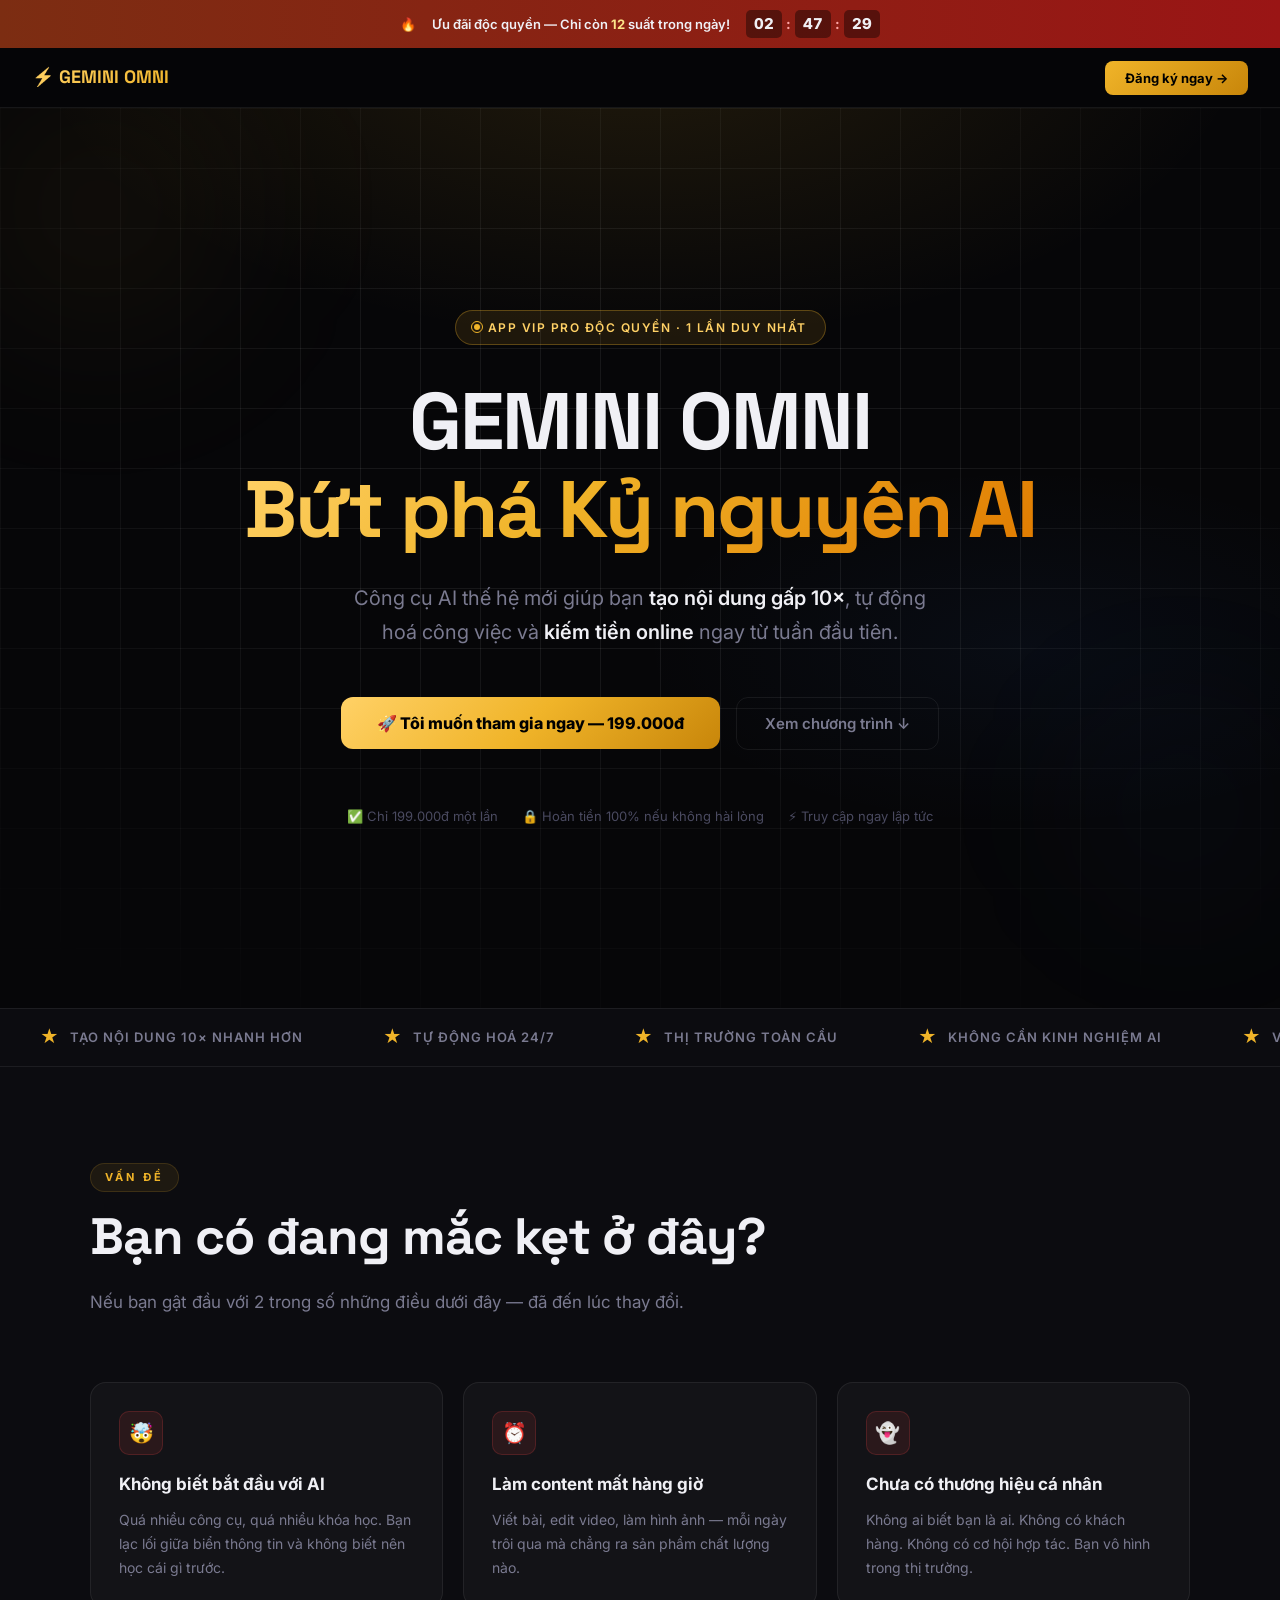
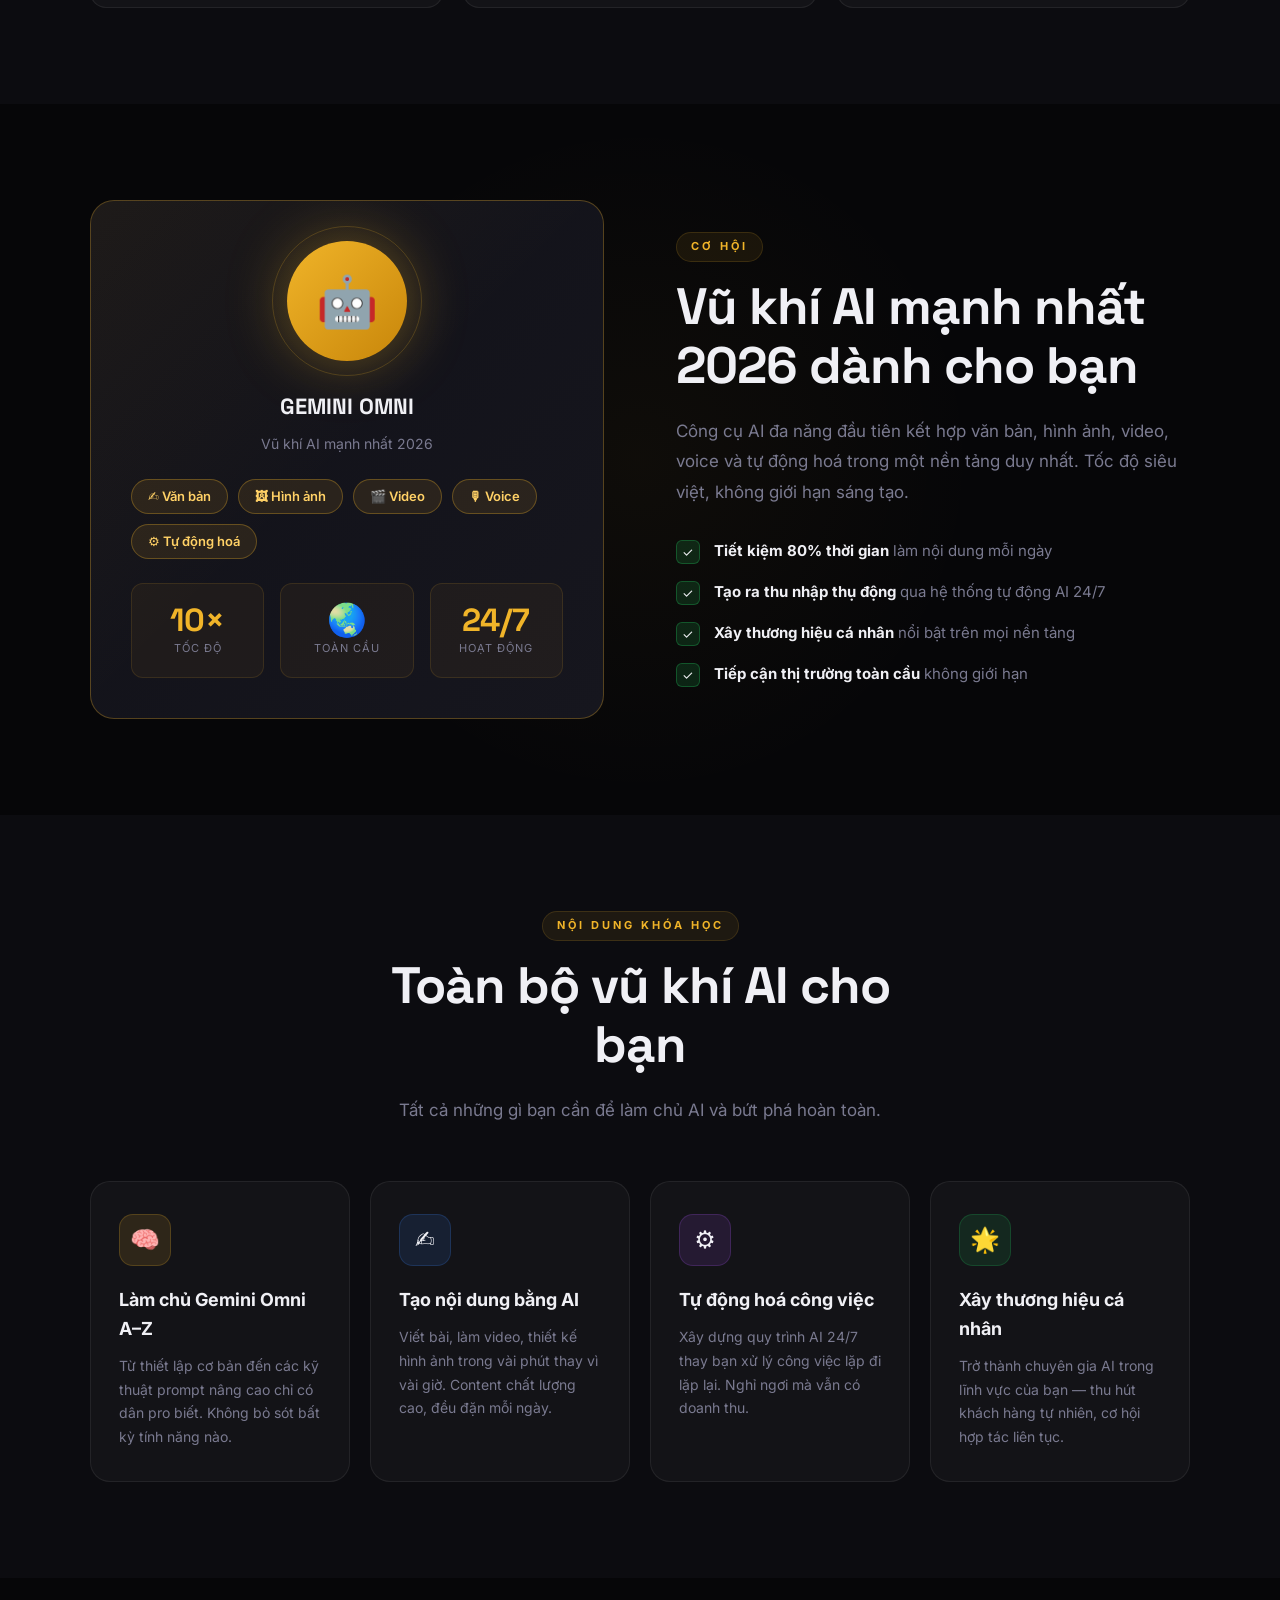
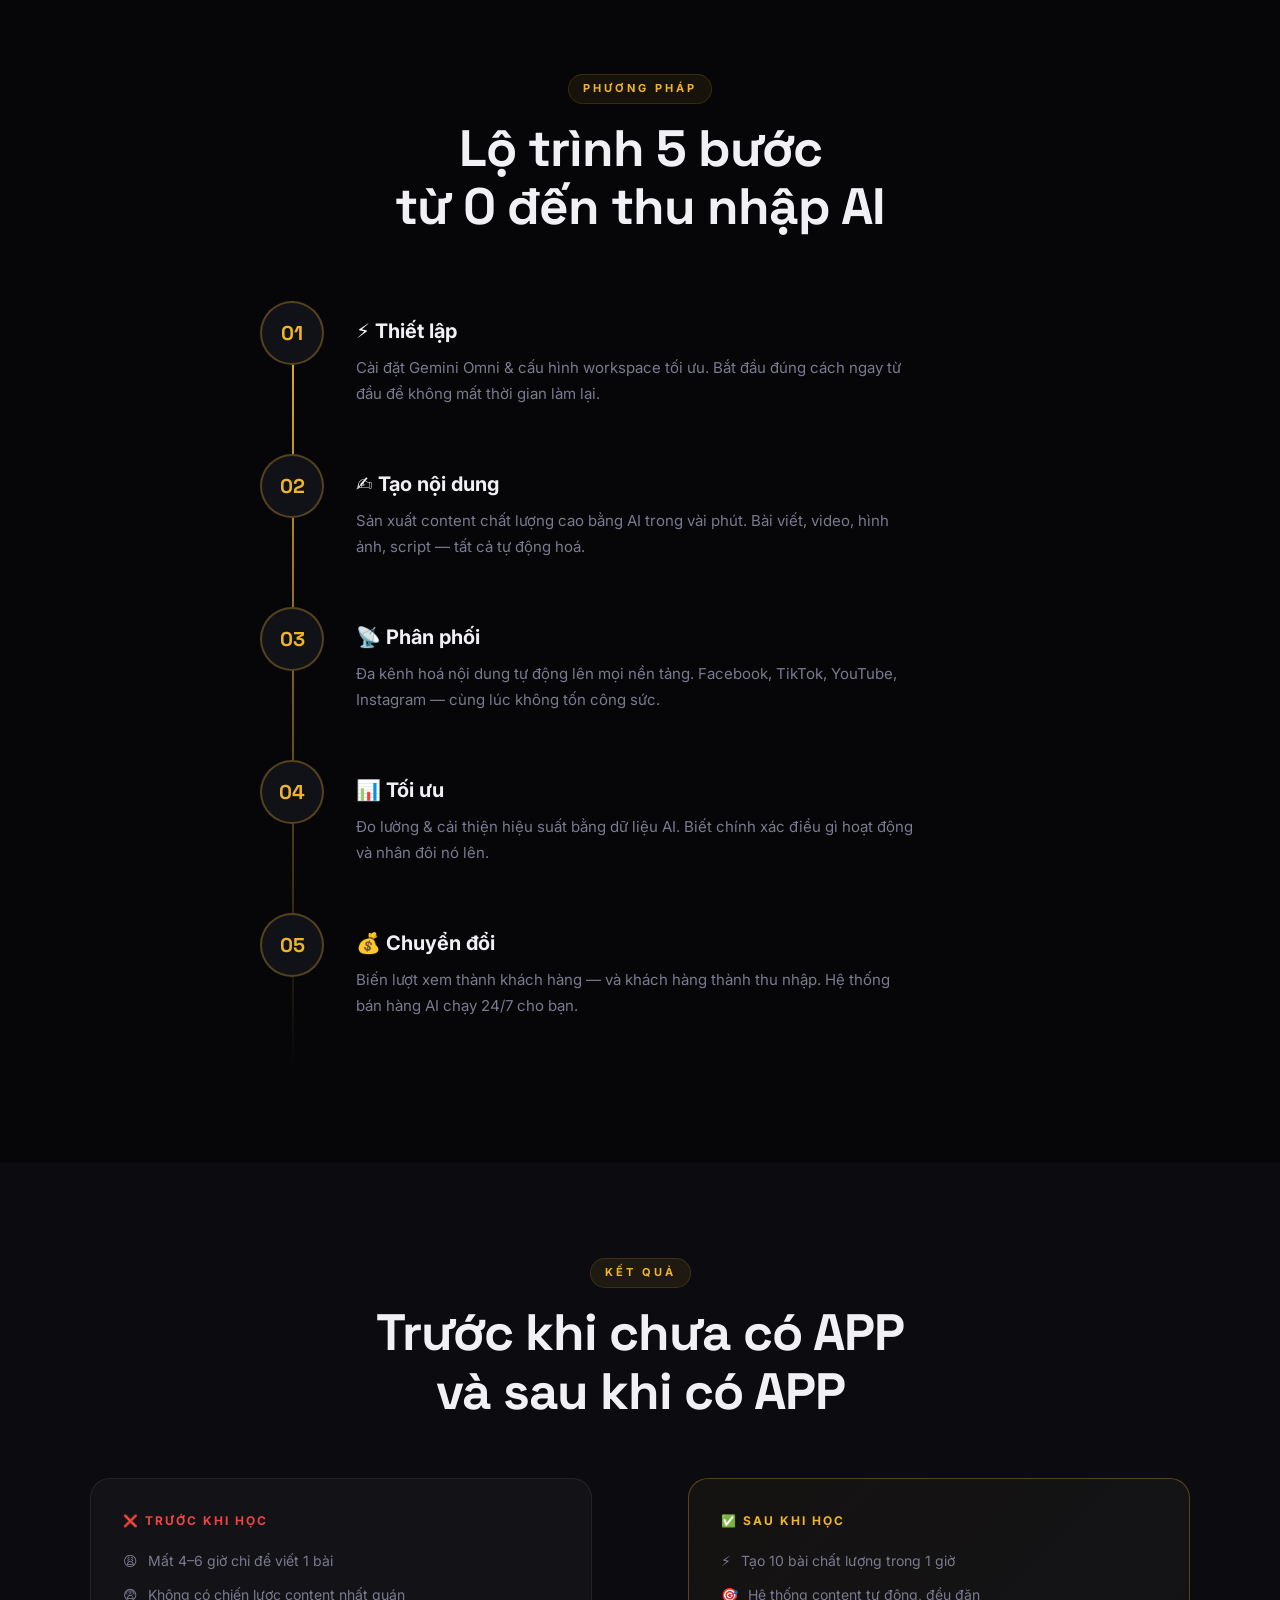
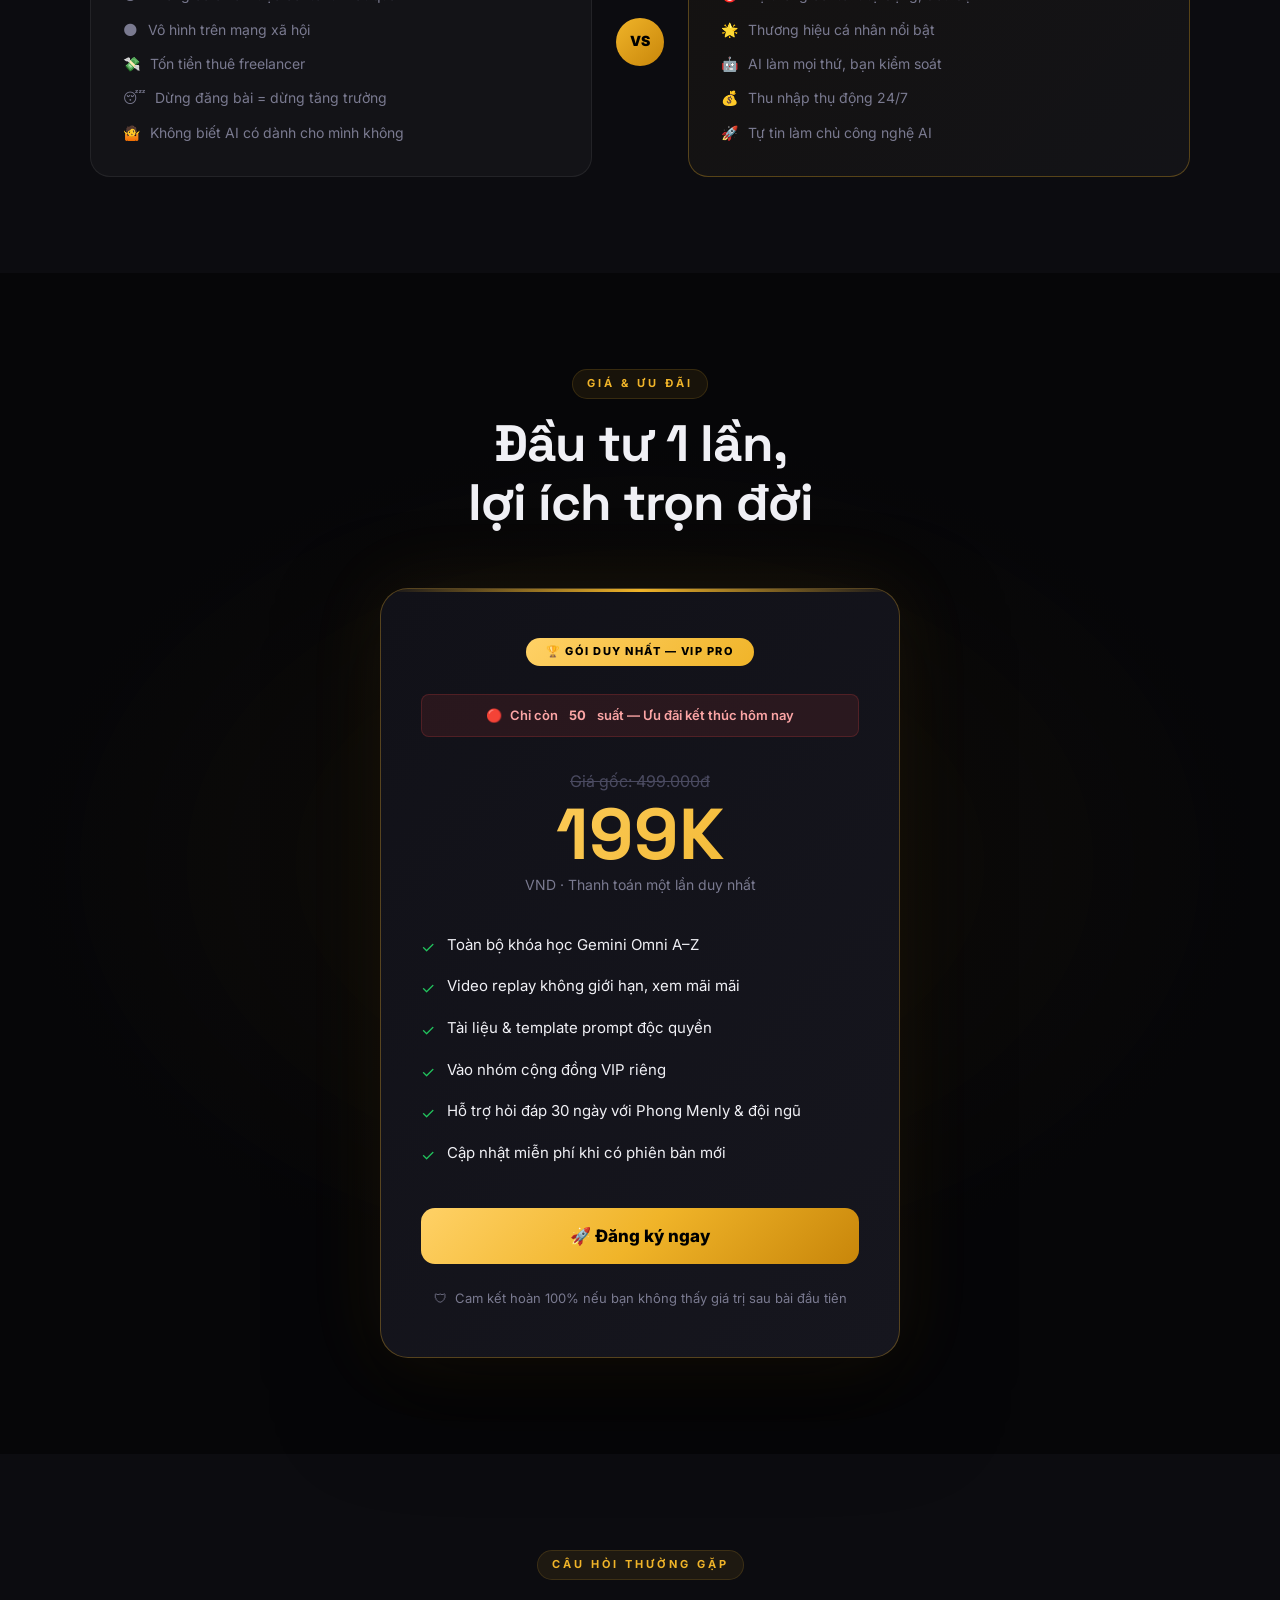
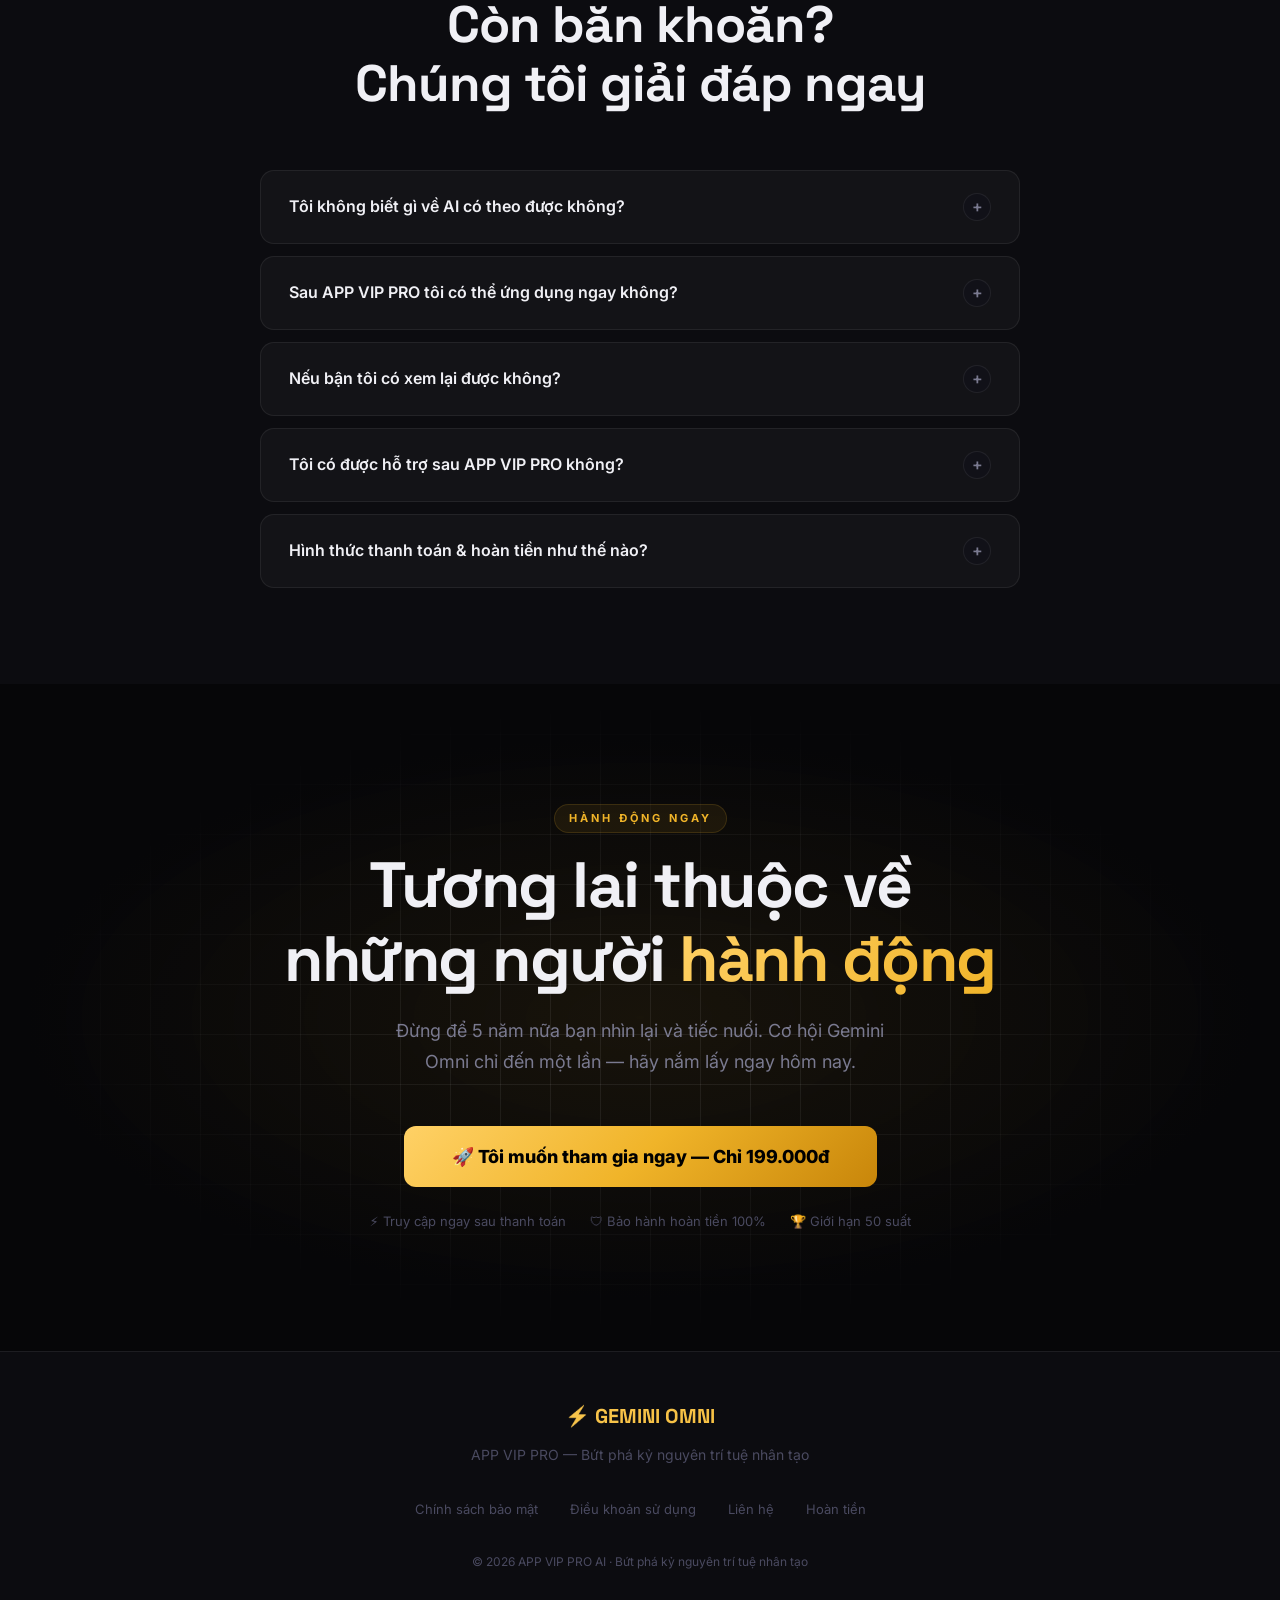
==== commit e7261215: "Rebuild sales page: premium dark design with gold accents, animations, modal payment, before/after s" ====
--- a/index.html
+++ b/index.html
@@ -3,1604 +3,583 @@
 <head>
   <meta charset="UTF-8" />
   <meta name="viewport" content="width=device-width, initial-scale=1.0" />
-  <title>Mật Mã Tự Do — Hoàng Dương AI</title>
-  <style>
-    *, *::before, *::after { box-sizing: border-box; margin: 0; padding: 0; }
-
-    :root {
-      --gold: #f5a623;
-      --accent: #e8b84b;
-      --red: #c0392b;
-      --dark: #0a0a0a;
-      --dark2: #111111;
-      --dark3: #1a1a1a;
-      --text: #ffffff;
-      --text-muted: #aaaaaa;
-      --green: #27ae60;
-    }
-
-    html { scroll-behavior: smooth; }
-
-    body {
-      font-family: 'Segoe UI', system-ui, sans-serif;
-      background: var(--dark);
-      color: var(--text);
-      line-height: 1.6;
-      overflow-x: hidden;
-    }
-
-    /* ─── ANNOUNCEMENT BANNER ─── */
-    #banner {
-      background: var(--red);
-      text-align: center;
-      padding: 10px 20px;
-      font-size: 14px;
-      font-weight: 600;
-      letter-spacing: 0.5px;
-      display: flex;
-      align-items: center;
-      justify-content: center;
-      flex-wrap: wrap;
-      gap: 12px;
-      position: sticky;
-      top: 0;
-      z-index: 1000;
-    }
-
-    #banner .banner-text { color: #fff; }
-
-    .countdown {
-      display: flex;
-      align-items: center;
-      gap: 4px;
-      font-weight: 700;
-    }
-
-    .countdown .unit {
-      background: #8b0000;
-      border-radius: 4px;
-      padding: 2px 7px;
-      font-size: 16px;
-      min-width: 34px;
-      text-align: center;
-    }
-
-    .countdown .sep { color: #ffcccc; }
-
-    /* ─── NAVBAR ─── */
-    nav {
-      position: sticky;
-      top: 41px;
-      z-index: 999;
-      background: rgba(10,10,10,0.95);
-      backdrop-filter: blur(10px);
-      border-bottom: 1px solid #222;
-      padding: 0 40px;
-      display: flex;
-      align-items: center;
-      justify-content: space-between;
-      height: 64px;
-    }
-
-    .logo {
-      font-family: Georgia, serif;
-      font-size: 22px;
-      font-style: italic;
-      color: #fff;
-      text-decoration: none;
-      letter-spacing: 1px;
-    }
-
-    .nav-links {
-      display: flex;
-      align-items: center;
-      gap: 32px;
-      list-style: none;
-    }
-
-    .nav-links a {
-      color: #ccc;
-      text-decoration: none;
-      font-size: 15px;
-      transition: color 0.2s;
-    }
-    .nav-links a:hover { color: #fff; }
-
-    .nav-right {
-      display: flex;
-      align-items: center;
-      gap: 16px;
-    }
-
-    .lang-switch {
-      display: flex;
-      gap: 0;
-      font-size: 13px;
-      font-weight: 600;
-    }
-
-    .lang-btn {
-      padding: 4px 10px;
-      cursor: pointer;
-      border: none;
-      background: transparent;
-      color: #888;
-      transition: color 0.2s;
-    }
-
-    .lang-btn.active { color: #fff; }
-    .lang-sep { color: #444; padding-top: 4px; }
-
-    .btn-primary {
-      background: var(--gold);
-      color: #000;
-      border: none;
-      padding: 10px 22px;
-      border-radius: 50px;
-      font-weight: 700;
-      font-size: 14px;
-      cursor: pointer;
-      transition: background 0.2s, transform 0.1s;
-      text-decoration: none;
-      display: inline-block;
-    }
-    .btn-primary:hover { background: var(--accent); transform: translateY(-1px); }
-
-    .hamburger {
-      display: none;
-      flex-direction: column;
-      gap: 5px;
-      cursor: pointer;
-      padding: 4px;
-    }
-    .hamburger span {
-      display: block;
-      width: 24px;
-      height: 2px;
-      background: #fff;
-      border-radius: 2px;
-      transition: all 0.3s;
-    }
-
-    /* ─── HERO ─── */
-    #hero {
-      min-height: 90vh;
-      display: flex;
-      flex-direction: column;
-      align-items: center;
-      justify-content: center;
-      text-align: center;
-      padding: 80px 24px 60px;
-      background: radial-gradient(ellipse at 50% 0%, #1a0f00 0%, #0a0a0a 60%);
-      position: relative;
-      overflow: hidden;
-    }
-
-    #hero::before {
-      content: '';
-      position: absolute;
-      inset: 0;
-      background:
-        radial-gradient(circle at 20% 50%, rgba(245,166,35,0.06) 0%, transparent 50%),
-        radial-gradient(circle at 80% 50%, rgba(245,166,35,0.04) 0%, transparent 50%);
-      pointer-events: none;
-    }
-
-    .hero-badge {
-      display: inline-block;
-      background: rgba(245,166,35,0.15);
-      border: 1px solid rgba(245,166,35,0.3);
-      color: var(--gold);
-      padding: 6px 18px;
-      border-radius: 50px;
-      font-size: 13px;
-      font-weight: 600;
-      letter-spacing: 1px;
-      text-transform: uppercase;
-      margin-bottom: 28px;
-    }
-
-    .hero-title {
-      font-size: clamp(36px, 6vw, 72px);
-      font-weight: 900;
-      line-height: 1.15;
-      max-width: 900px;
-      margin-bottom: 24px;
-    }
-
-    .hero-title .highlight { color: var(--gold); }
-
-    .hero-sub {
-      font-size: clamp(16px, 2vw, 20px);
-      color: var(--text-muted);
-      max-width: 600px;
-      margin-bottom: 40px;
-    }
-
-    .hero-ctas {
-      display: flex;
-      gap: 16px;
-      flex-wrap: wrap;
-      justify-content: center;
-      margin-bottom: 60px;
-    }
-
-    .btn-outline {
-      border: 2px solid #444;
-      color: #ccc;
-      background: transparent;
-      padding: 12px 28px;
-      border-radius: 50px;
-      font-weight: 600;
-      font-size: 15px;
-      cursor: pointer;
-      transition: border-color 0.2s, color 0.2s;
-      text-decoration: none;
-    }
-    .btn-outline:hover { border-color: var(--gold); color: var(--gold); }
-
-    .btn-large {
-      padding: 16px 36px;
-      font-size: 16px;
-    }
-
-    /* ─── BOOK SHOWCASE ─── */
-    .book-showcase {
-      display: flex;
-      align-items: flex-end;
-      justify-content: center;
-      gap: 0;
-      position: relative;
-      height: 360px;
-      width: 100%;
-      max-width: 700px;
-    }
-
-    .book {
-      position: relative;
-      border-radius: 4px;
-      box-shadow: 0 30px 80px rgba(0,0,0,0.8);
-      transition: transform 0.3s;
-      overflow: hidden;
-    }
-
-    .book:hover { transform: translateY(-8px) scale(1.02); }
-
-    .book-left {
-      width: 170px;
-      height: 240px;
-      background: linear-gradient(135deg, #1a0f00 0%, #2d1a00 50%, #1a0f00 100%);
-      transform: perspective(800px) rotateY(15deg) translateX(20px);
-      z-index: 1;
-    }
-
-    .book-center {
-      width: 200px;
-      height: 290px;
-      background: linear-gradient(135deg, #0d0800 0%, #1f1100 50%, #0d0800 100%);
-      z-index: 3;
-      transform: translateY(-20px);
-    }
-
-    .book-right {
-      width: 170px;
-      height: 240px;
-      background: linear-gradient(135deg, #1a0f00 0%, #2d1a00 50%, #1a0f00 100%);
-      transform: perspective(800px) rotateY(-15deg) translateX(-20px);
-      z-index: 1;
-    }
-
-    .book-inner {
-      width: 100%;
-      height: 100%;
-      display: flex;
-      flex-direction: column;
-      align-items: center;
-      justify-content: center;
-      padding: 20px 14px;
-      border: 1px solid rgba(245,166,35,0.2);
-      gap: 8px;
-    }
-
-    .book-title-text {
-      color: var(--gold);
-      font-size: 18px;
-      font-weight: 900;
-      text-align: center;
-      line-height: 1.2;
-      text-transform: uppercase;
-      letter-spacing: 1px;
-    }
-
-    .book-sub-text {
-      color: #e8b84b;
-      font-size: 11px;
-      font-weight: 600;
-      text-align: center;
-      letter-spacing: 2px;
-      text-transform: uppercase;
-      opacity: 0.8;
-    }
-
-    .book-icon { font-size: 36px; margin: 4px 0; }
-
-    .book-author {
-      color: #888;
-      font-size: 10px;
-      text-align: center;
-      letter-spacing: 1px;
-    }
-
-    .book-glow {
-      position: absolute;
-      bottom: -20px;
-      left: 50%;
-      transform: translateX(-50%);
-      width: 300px;
-      height: 40px;
-      background: radial-gradient(ellipse, rgba(245,166,35,0.25) 0%, transparent 70%);
-      pointer-events: none;
-    }
-
-    /* ─── STATS BAR ─── */
-    #stats {
-      background: var(--dark2);
-      border-top: 1px solid #1e1e1e;
-      border-bottom: 1px solid #1e1e1e;
-      padding: 40px 24px;
-    }
-
-    .stats-grid {
-      display: grid;
-      grid-template-columns: repeat(auto-fit, minmax(180px, 1fr));
-      gap: 32px;
-      max-width: 960px;
-      margin: 0 auto;
-      text-align: center;
-    }
-
-    .stat-item {}
-    .stat-number {
-      font-size: 42px;
-      font-weight: 900;
-      color: var(--gold);
-      line-height: 1;
-    }
-    .stat-label {
-      font-size: 13px;
-      color: var(--text-muted);
-      margin-top: 6px;
-    }
-
-    /* ─── SECTION BASE ─── */
-    section { padding: 80px 24px; }
-
-    .section-tag {
-      display: inline-block;
-      color: var(--gold);
-      font-size: 12px;
-      font-weight: 700;
-      letter-spacing: 2px;
-      text-transform: uppercase;
-      margin-bottom: 16px;
-    }
-
-    .section-title {
-      font-size: clamp(28px, 4vw, 48px);
-      font-weight: 900;
-      line-height: 1.2;
-      margin-bottom: 16px;
-    }
-
-    .section-desc {
-      font-size: 16px;
-      color: var(--text-muted);
-      max-width: 600px;
-      line-height: 1.8;
-    }
-
-    .container { max-width: 1100px; margin: 0 auto; }
-
-    /* ─── ABOUT / PROBLEM ─── */
-    #problem {
-      background: var(--dark2);
-    }
-
-    .problem-grid {
-      display: grid;
-      grid-template-columns: 1fr 1fr;
-      gap: 60px;
-      align-items: center;
-    }
-
-    .problem-list {
-      list-style: none;
-      margin-top: 28px;
-      display: flex;
-      flex-direction: column;
-      gap: 16px;
-    }
-
-    .problem-list li {
-      display: flex;
-      gap: 14px;
-      align-items: flex-start;
-      font-size: 15px;
-      color: #ccc;
-    }
-
-    .problem-list .icon {
-      width: 28px;
-      height: 28px;
-      background: rgba(192,57,43,0.2);
-      border-radius: 50%;
-      display: flex;
-      align-items: center;
-      justify-content: center;
-      font-size: 14px;
-      flex-shrink: 0;
-      margin-top: 2px;
-    }
-
-    .visual-card {
-      background: var(--dark3);
-      border: 1px solid #252525;
-      border-radius: 16px;
-      padding: 32px;
-      display: flex;
-      flex-direction: column;
-      gap: 20px;
-    }
-
-    .mini-stat {
-      display: flex;
-      justify-content: space-between;
-      align-items: center;
-      padding: 14px 18px;
-      background: var(--dark2);
-      border-radius: 10px;
-    }
-    .mini-stat .label { font-size: 13px; color: #888; }
-    .mini-stat .val { font-size: 22px; font-weight: 800; color: var(--gold); }
-
-    /* ─── SOLUTION / WHAT YOU GET ─── */
-    #solution { background: var(--dark); }
-
-    .features-grid {
-      display: grid;
-      grid-template-columns: repeat(auto-fit, minmax(280px, 1fr));
-      gap: 24px;
-      margin-top: 48px;
-    }
-
-    .feature-card {
-      background: var(--dark3);
-      border: 1px solid #1e1e1e;
-      border-radius: 16px;
-      padding: 28px;
-      transition: border-color 0.3s, transform 0.2s;
-    }
-
-    .feature-card:hover {
-      border-color: rgba(245,166,35,0.3);
-      transform: translateY(-4px);
-    }
-
-    .feature-icon {
-      font-size: 36px;
-      margin-bottom: 16px;
-    }
-
-    .feature-title {
-      font-size: 18px;
-      font-weight: 700;
-      margin-bottom: 10px;
-    }
-
-    .feature-desc {
-      font-size: 14px;
-      color: var(--text-muted);
-      line-height: 1.7;
-    }
-
-    /* ─── CURRICULUM ─── */
-    #curriculum { background: var(--dark2); }
-
-    .curriculum-header {
-      display: grid;
-      grid-template-columns: 1fr auto;
-      align-items: center;
-      gap: 20px;
-      margin-bottom: 32px;
-    }
-
-    .modules-list {
-      display: flex;
-      flex-direction: column;
-      gap: 12px;
-    }
-
-    .module-item {
-      background: var(--dark3);
-      border: 1px solid #1e1e1e;
-      border-radius: 12px;
-      overflow: hidden;
-    }
-
-    .module-header {
-      display: flex;
-      align-items: center;
-      gap: 16px;
-      padding: 18px 22px;
-      cursor: pointer;
-      transition: background 0.2s;
-    }
-
-    .module-header:hover { background: rgba(255,255,255,0.03); }
-
-    .module-num {
-      width: 36px;
-      height: 36px;
-      background: rgba(245,166,35,0.15);
-      border: 1px solid rgba(245,166,35,0.3);
-      border-radius: 50%;
-      display: flex;
-      align-items: center;
-      justify-content: center;
-      font-size: 13px;
-      font-weight: 700;
-      color: var(--gold);
-      flex-shrink: 0;
-    }
-
-    .module-title { font-size: 15px; font-weight: 600; flex: 1; }
-    .module-toggle { color: #555; font-size: 18px; transition: transform 0.3s; }
-    .module-item.open .module-toggle { transform: rotate(45deg); color: var(--gold); }
-
-    .module-body {
-      display: none;
-      padding: 0 22px 18px 74px;
-    }
-
-    .module-item.open .module-body { display: block; }
-
-    .module-body ul {
-      list-style: none;
-      display: flex;
-      flex-direction: column;
-      gap: 8px;
-    }
-
-    .module-body li {
-      font-size: 14px;
-      color: #aaa;
-      display: flex;
-      gap: 10px;
-      align-items: center;
-    }
-
-    .module-body li::before {
-      content: '▸';
-      color: var(--gold);
-      font-size: 10px;
-      flex-shrink: 0;
-    }
-
-    /* ─── TESTIMONIALS ─── */
-    #testimonials { background: var(--dark); }
-
-    .testimonials-grid {
-      display: grid;
-      grid-template-columns: repeat(auto-fit, minmax(300px, 1fr));
-      gap: 24px;
-      margin-top: 48px;
-    }
-
-    .testimonial-card {
-      background: var(--dark3);
-      border: 1px solid #1e1e1e;
-      border-radius: 16px;
-      padding: 28px;
-    }
-
-    .stars { color: var(--gold); font-size: 16px; margin-bottom: 14px; letter-spacing: 2px; }
-
-    .testimonial-text {
-      font-size: 15px;
-      color: #ccc;
-      line-height: 1.7;
-      margin-bottom: 20px;
-      font-style: italic;
-    }
-
-    .testimonial-author {
-      display: flex;
-      align-items: center;
-      gap: 12px;
-    }
-
-    .avatar {
-      width: 44px;
-      height: 44px;
-      border-radius: 50%;
-      background: linear-gradient(135deg, var(--gold) 0%, #8b5e00 100%);
-      display: flex;
-      align-items: center;
-      justify-content: center;
-      font-weight: 800;
-      font-size: 16px;
-      color: #000;
-      flex-shrink: 0;
-    }
-
-    .author-info .name { font-weight: 700; font-size: 14px; }
-    .author-info .role { font-size: 12px; color: #666; margin-top: 2px; }
-
-    /* ─── PRICING ─── */
-    #pricing { background: var(--dark2); }
-
-    .pricing-grid {
-      display: grid;
-      grid-template-columns: repeat(auto-fit, minmax(280px, 1fr));
-      gap: 24px;
-      margin-top: 48px;
-      max-width: 900px;
-      margin-left: auto;
-      margin-right: auto;
-    }
-
-    .price-card {
-      background: var(--dark3);
-      border: 1px solid #1e1e1e;
-      border-radius: 20px;
-      padding: 36px 28px;
-      text-align: center;
-      position: relative;
-      transition: border-color 0.3s;
-    }
-
-    .price-card.featured {
-      border-color: var(--gold);
-      background: linear-gradient(160deg, #1a1000 0%, var(--dark3) 100%);
-    }
-
-    .price-badge {
-      position: absolute;
-      top: -14px;
-      left: 50%;
-      transform: translateX(-50%);
-      background: var(--gold);
-      color: #000;
-      font-size: 12px;
-      font-weight: 800;
-      padding: 4px 18px;
-      border-radius: 50px;
-      white-space: nowrap;
-      letter-spacing: 0.5px;
-    }
-
-    .price-name { font-size: 14px; font-weight: 600; color: #aaa; text-transform: uppercase; letter-spacing: 1px; margin-bottom: 12px; }
-    .price-amount { font-size: 52px; font-weight: 900; color: var(--text); line-height: 1; }
-    .price-currency { font-size: 22px; font-weight: 700; vertical-align: super; color: var(--gold); }
-    .price-period { font-size: 13px; color: #666; margin-top: 6px; margin-bottom: 28px; }
-
-    .price-features {
-      list-style: none;
-      text-align: left;
-      display: flex;
-      flex-direction: column;
-      gap: 12px;
-      margin-bottom: 32px;
-    }
-
-    .price-features li {
-      display: flex;
-      gap: 10px;
-      font-size: 14px;
-      color: #ccc;
-      align-items: flex-start;
-    }
-
-    .price-features .check { color: var(--green); flex-shrink: 0; margin-top: 2px; }
-    .price-features .cross { color: #444; flex-shrink: 0; margin-top: 2px; }
-
-    /* ─── FAQ ─── */
-    #faq { background: var(--dark); }
-
-    .faq-list {
-      display: flex;
-      flex-direction: column;
-      gap: 12px;
-      margin-top: 48px;
-      max-width: 700px;
-      margin-left: auto;
-      margin-right: auto;
-    }
-
-    .faq-item {
-      background: var(--dark3);
-      border: 1px solid #1e1e1e;
-      border-radius: 12px;
-      overflow: hidden;
-    }
-
-    .faq-q {
-      padding: 18px 22px;
-      cursor: pointer;
-      display: flex;
-      justify-content: space-between;
-      align-items: center;
-      font-weight: 600;
-      font-size: 15px;
-      transition: color 0.2s;
-    }
-
-    .faq-q:hover { color: var(--gold); }
-    .faq-toggle { color: #555; font-size: 18px; transition: transform 0.3s; flex-shrink: 0; }
-    .faq-item.open .faq-toggle { transform: rotate(45deg); color: var(--gold); }
-
-    .faq-a {
-      display: none;
-      padding: 0 22px 18px;
-      font-size: 14px;
-      color: #aaa;
-      line-height: 1.8;
-    }
-
-    .faq-item.open .faq-a { display: block; }
-
-    /* ─── CTA FINAL ─── */
-    #cta-final {
-      background: radial-gradient(ellipse at 50% 0%, #1f1000 0%, var(--dark2) 70%);
-      border-top: 1px solid #1e1e1e;
-      text-align: center;
-      padding: 100px 24px;
-    }
-
-    #cta-final .section-title { margin-bottom: 16px; }
-    #cta-final .section-desc { margin: 0 auto 40px; }
-
-    /* ─── FOOTER ─── */
-    footer {
-      background: #050505;
-      border-top: 1px solid #111;
-      padding: 48px 24px 32px;
-    }
-
-    .footer-grid {
-      display: grid;
-      grid-template-columns: 2fr 1fr 1fr;
-      gap: 48px;
-      max-width: 1100px;
-      margin: 0 auto 40px;
-    }
-
-    .footer-brand .logo { font-size: 24px; display: block; margin-bottom: 14px; }
-    .footer-desc { font-size: 14px; color: #555; line-height: 1.7; }
-
-    .footer-col h4 { font-size: 13px; font-weight: 700; text-transform: uppercase; letter-spacing: 1px; color: #777; margin-bottom: 16px; }
-
-    .footer-links { list-style: none; display: flex; flex-direction: column; gap: 10px; }
-    .footer-links a { color: #555; font-size: 14px; text-decoration: none; transition: color 0.2s; }
-    .footer-links a:hover { color: var(--gold); }
-
-    .footer-bottom {
-      max-width: 1100px;
-      margin: 0 auto;
-      padding-top: 24px;
-      border-top: 1px solid #111;
-      display: flex;
-      justify-content: space-between;
-      align-items: center;
-      flex-wrap: wrap;
-      gap: 12px;
-    }
-
-    .footer-bottom p { font-size: 12px; color: #333; }
-    .footer-bottom a { color: #555; text-decoration: none; font-size: 12px; }
-
-    /* ─── NOTIFICATION POPUP ─── */
-    #notif {
-      position: fixed;
-      bottom: 24px;
-      left: 24px;
-      z-index: 9999;
-      background: #1a1a1a;
-      border: 1px solid #2a2a2a;
-      border-radius: 14px;
-      padding: 14px 16px;
-      display: flex;
-      align-items: center;
-      gap: 14px;
-      box-shadow: 0 20px 60px rgba(0,0,0,0.6);
-      max-width: 320px;
-      animation: slideIn 0.4s ease;
-      cursor: pointer;
-    }
-
-    @keyframes slideIn {
-      from { transform: translateX(-120%); opacity: 0; }
-      to   { transform: translateX(0);    opacity: 1; }
-    }
-
-    .notif-avatar {
-      width: 44px;
-      height: 44px;
-      background: linear-gradient(135deg, var(--gold) 0%, #8b5e00 100%);
-      border-radius: 50%;
-      display: flex;
-      align-items: center;
-      justify-content: center;
-      font-size: 20px;
-      flex-shrink: 0;
-    }
-
-    .notif-title { font-size: 13px; font-weight: 700; color: #fff; }
-    .notif-sub   { font-size: 12px; color: #777; margin-top: 2px; }
-
-    .notif-close {
-      position: absolute;
-      top: 8px;
-      right: 10px;
-      background: none;
-      border: none;
-      color: #555;
-      cursor: pointer;
-      font-size: 16px;
-      line-height: 1;
-    }
-
-    /* ─── SCROLL PROGRESS ─── */
-    #progress-bar {
-      position: fixed;
-      top: 0;
-      left: 0;
-      height: 2px;
-      background: var(--gold);
-      z-index: 9998;
-      transition: width 0.1s;
-      width: 0%;
-    }
-
-    /* ─── BACK TO TOP ─── */
-    #back-top {
-      position: fixed;
-      bottom: 28px;
-      right: 24px;
-      width: 44px;
-      height: 44px;
-      background: var(--gold);
-      color: #000;
-      border: none;
-      border-radius: 50%;
-      font-size: 20px;
-      cursor: pointer;
-      display: none;
-      align-items: center;
-      justify-content: center;
-      box-shadow: 0 4px 20px rgba(245,166,35,0.3);
-      z-index: 9997;
-      transition: transform 0.2s;
-    }
-    #back-top:hover { transform: translateY(-3px); }
-    #back-top.visible { display: flex; }
-
-    /* ─── RESPONSIVE ─── */
-    @media (max-width: 900px) {
-      nav { padding: 0 20px; }
-
-      .nav-links { display: none; }
-
-      .hamburger { display: flex; }
-
-      .nav-links.open {
-        display: flex;
-        flex-direction: column;
-        position: absolute;
-        top: 64px;
-        left: 0;
-        right: 0;
-        background: #111;
-        padding: 20px;
-        border-bottom: 1px solid #222;
-      }
-
-      .problem-grid { grid-template-columns: 1fr; }
-      .visual-card { display: none; }
-
-      .footer-grid { grid-template-columns: 1fr 1fr; }
-    }
-
-    @media (max-width: 600px) {
-      #banner { font-size: 12px; }
-      .hero-ctas { flex-direction: column; align-items: center; }
-      .book-showcase { height: 280px; }
-      .book-left, .book-right { width: 130px; height: 185px; }
-      .book-center { width: 155px; height: 225px; }
-      .book-title-text { font-size: 14px; }
-      .footer-grid { grid-template-columns: 1fr; }
-      #notif { max-width: calc(100vw - 40px); }
-    }
-
-    /* ─── ANIMATIONS ─── */
-    .fade-in {
-      opacity: 0;
-      transform: translateY(24px);
-      transition: opacity 0.6s ease, transform 0.6s ease;
-    }
-    .fade-in.visible {
-      opacity: 1;
-      transform: translateY(0);
-    }
-  </style>
+  <title>GEMINI OMNI &#8212; B&#7913;t Ph&#225; K&#7927; Nguy&#234;n AI | APP VIP PRO</title>
+  <meta name="description" content="C&#244;ng c&#7909; AI th&#7871; h&#7879; m&#7899;i gi&#250;p b&#7841;n t&#7841;o n&#7897;i dung g&#7845;p 10 l&#7847;n, t&#7921; &#273;&#7897;ng ho&#225; c&#244;ng vi&#7879;c v&#224; ki&#7871;m ti&#7873;n online ngay t&#7915; tu&#7847;n &#273;&#7847;u ti&#234;n. Ch&#7881; 199.000&#273; &#8212; &#431;u &#273;&#227;i gi&#7899;i h&#7841;n 50 su&#7845;t." />
+  <link rel="preconnect" href="https://fonts.googleapis.com" />
+  <link rel="preconnect" href="https://fonts.gstatic.com" crossorigin />
+  <link href="https://fonts.googleapis.com/css2?family=Inter:wght@300;400;500;600;700;800;900&family=Space+Grotesk:wght@400;500;600;700&display=swap" rel="stylesheet" />
+  <link rel="stylesheet" href="style.css" />
 </head>
 <body>
 
-<!-- Progress bar -->
-<div id="progress-bar"></div>
-
-<!-- Banner -->
-<div id="banner">
-  <span class="banner-text" data-vi="MẬT MÃ TỰ DO — Affiliate x AI" data-en="FREEDOM CODE — Affiliate x AI">MẬT MÃ TỰ DO — Affiliate x AI</span>
-  <span class="banner-text" data-vi="· Kết thúc sau:" data-en="· Ends in:">· Kết thúc sau:</span>
-  <div class="countdown">
-    <span class="unit" id="cd-days">--</span>
-    <span class="sep" data-vi="ngày" data-en="d">ngày</span>
-    <span class="unit" id="cd-hours">--</span>
-    <span class="sep">:</span>
-    <span class="unit" id="cd-mins">--</span>
-    <span class="sep">:</span>
-    <span class="unit" id="cd-secs">--</span>
+<!-- TOPBAR -->
+<div id="topbar">
+  <span>&#128293;</span>
+  <span>&#431;u &#273;&#227;i &#273;&#7897;c quy&#7873;n &#8212; Ch&#7881; c&#242;n <strong id="slots-left">12</strong> su&#7845;t trong ng&#224;y!</span>
+  <div class="countdown-wrap">
+    <span class="cd-box" id="cd-h">02</span>
+    <span class="cd-sep">:</span>
+    <span class="cd-box" id="cd-m">47</span>
+    <span class="cd-sep">:</span>
+    <span class="cd-box" id="cd-s">33</span>
   </div>
 </div>
 
-<!-- Navbar -->
+<!-- NAV -->
 <nav>
-  <a href="#" class="logo">Hoàng Dương AI</a>
-
-  <ul class="nav-links" id="nav-links">
-    <li><a href="#solution" data-vi="Khóa học" data-en="Courses">Khóa học</a></li>
-    <li><a href="#pricing" data-vi="Sản phẩm" data-en="Products">Sản phẩm</a></li>
-    <li><a href="#testimonials" data-vi="Cộng đồng" data-en="Community">Cộng đồng</a></li>
-    <li><a href="#faq" data-vi="FAQ" data-en="FAQ">FAQ</a></li>
-  </ul>
-
-  <div class="nav-right">
-    <div class="lang-switch">
-      <button class="lang-btn active" id="btn-vi" onclick="setLang('vi')">VI</button>
-      <span class="lang-sep">|</span>
-      <button class="lang-btn" id="btn-en" onclick="setLang('en')">EN</button>
-    </div>
-    <a href="#pricing" class="btn-primary" data-vi="Đăng ký / Đăng nhập" data-en="Sign Up / Log In">Đăng ký / Đăng nhập</a>
-    <div class="hamburger" id="hamburger" onclick="toggleMenu()">
-      <span></span><span></span><span></span>
-    </div>
-  </div>
+  <a href="#" class="nav-logo">&#9889; GEMINI OMNI</a>
+  <button class="nav-cta" onclick="openModal()">&#272;&#259;ng k&#253; ngay &rarr;</button>
 </nav>
 
-<!-- Hero -->
+<!-- HERO -->
 <section id="hero">
-  <div class="hero-badge" data-vi="Hệ thống Affiliate x AI thế hệ mới" data-en="Next-gen Affiliate x AI System">Hệ thống Affiliate x AI thế hệ mới</div>
-
-  <h1 class="hero-title">
-    <span data-vi="Thành thạo hệ thống " data-en="Master the ">Thành thạo hệ thống </span><span class="highlight">Affiliate x AI</span><br>
-    <span data-vi="Mở khóa " data-en="Unlock Your ">Mở khóa </span><span class="highlight" data-vi="Cánh Cửa Tự Do" data-en="Door to Freedom">Cánh Cửa Tự Do</span>
-  </h1>
-
-  <p class="hero-sub" data-vi="Khóa học thực chiến giúp bạn xây dựng thu nhập thụ động bền vững nhờ kết hợp sức mạnh của Affiliate Marketing và trí tuệ nhân tạo."
-     data-en="A hands-on course that helps you build sustainable passive income by combining the power of Affiliate Marketing and Artificial Intelligence.">
-    Khóa học thực chiến giúp bạn xây dựng thu nhập thụ động bền vững nhờ kết hợp sức mạnh của Affiliate Marketing và trí tuệ nhân tạo.
-  </p>
-
-  <div class="hero-ctas">
-    <a href="#pricing" class="btn-primary btn-large" data-vi="Bắt đầu ngay hôm nay" data-en="Start Today">Bắt đầu ngay hôm nay</a>
-    <a href="#curriculum" class="btn-outline btn-large" data-vi="Xem nội dung khóa học" data-en="View Curriculum">Xem nội dung khóa học</a>
-  </div>
-
-  <!-- Book Showcase -->
-  <div class="book-showcase">
-    <div class="book book-left">
-      <div class="book-inner">
-        <div class="book-title-text">MẬT MÃ<br>TỰ DO</div>
-        <div class="book-icon">📗</div>
-        <div class="book-sub-text">Affiliate × AI</div>
-        <div class="book-author">PHONG MENLY</div>
-      </div>
-    </div>
-    <div class="book book-center">
-      <div class="book-inner">
-        <div class="book-title-text">MẬT MÃ<br>TỰ DO</div>
-        <div class="book-icon">🔑</div>
-        <div class="book-sub-text">Affiliate × AI</div>
-        <div class="book-author">ĐỐI TÁC TRÍ THÀNH SỐ 1</div>
-        <div class="book-author" style="margin-top:4px">PHONG MENLY</div>
-      </div>
-    </div>
-    <div class="book book-right">
-      <div class="book-inner">
-        <div class="book-title-text">BẠN<br>ĐANG<br>SỐNG...</div>
-        <div class="book-icon">📕</div>
-        <div class="book-sub-text">Tập 2</div>
-        <div class="book-author">PHONG MENLY</div>
-      </div>
-    </div>
-    <div class="book-glow"></div>
-  </div>
-</section>
-
-<!-- Stats -->
-<div id="stats">
-  <div class="stats-grid">
-    <div class="stat-item fade-in">
-      <div class="stat-number">5,000+</div>
-      <div class="stat-label" data-vi="Học viên đã tham gia" data-en="Students enrolled">Học viên đã tham gia</div>
-    </div>
-    <div class="stat-item fade-in">
-      <div class="stat-number">98%</div>
-      <div class="stat-label" data-vi="Tỷ lệ hài lòng" data-en="Satisfaction rate">Tỷ lệ hài lòng</div>
-    </div>
-    <div class="stat-item fade-in">
-      <div class="stat-number">120+</div>
-      <div class="stat-label" data-vi="Bài học thực chiến" data-en="Hands-on lessons">Bài học thực chiến</div>
-    </div>
-    <div class="stat-item fade-in">
-      <div class="stat-number">∞</div>
-      <div class="stat-label" data-vi="Hỗ trợ trọn đời" data-en="Lifetime support">Hỗ trợ trọn đời</div>
-    </div>
+  <div class="orb orb-1"></div>
+  <div class="orb orb-2"></div>
+  <div class="hero-content">
+    <div class="hero-badge">
+      <span class="dot"></span>
+      APP VIP PRO &#272;&#7897;c Quy&#7873;n &middot; 1 L&#7847;n Duy Nh&#7845;t
+    </div>
+    <h1 class="hero-title">
+      <span class="line1">GEMINI OMNI</span>
+      <span class="gradient-text">B&#7913;t ph&#225; K&#7927; nguy&#234;n AI</span>
+    </h1>
+    <p class="hero-sub">
+      C&#244;ng c&#7909; AI th&#7871; h&#7879; m&#7899;i gi&#250;p b&#7841;n <strong>t&#7841;o n&#7897;i dung g&#7845;p 10&times;</strong>,
+      t&#7921; &#273;&#7897;ng ho&#225; c&#244;ng vi&#7879;c v&#224; <strong>ki&#7871;m ti&#7873;n online</strong> ngay t&#7915; tu&#7847;n &#273;&#7847;u ti&#234;n.
+    </p>
+    <div class="hero-cta-group">
+      <button class="btn-gold" onclick="openModal()">&#128640; T&#244;i mu&#7889;n tham gia ngay &#8212; 199.000&#273;</button>
+      <button class="btn-ghost" onclick="document.getElementById('steps').scrollIntoView({behavior:'smooth'})">Xem ch&#432;&#417;ng tr&#236;nh &#8595;</button>
+    </div>
+    <div class="hero-trust">
+      <span>&#9989; Ch&#7881; 199.000&#273; m&#7897;t l&#7847;n</span>
+      <span>&#128274; Ho&#224;n ti&#7873;n 100% n&#7871;u kh&#244;ng h&#224;i l&#242;ng</span>
+      <span>&#9889; Truy c&#7853;p ngay l&#7853;p t&#7913;c</span>
+    </div>
+  </div>
+</section>
+
+<!-- TICKER -->
+<div id="ticker">
+  <div class="ticker-track">
+    <span class="ticker-item"><span class="sep">&#9733;</span> T&#7841;o n&#7897;i dung 10&times; nhanh h&#417;n</span>
+    <span class="ticker-item"><span class="sep">&#9733;</span> T&#7921; &#273;&#7897;ng ho&#225; 24/7</span>
+    <span class="ticker-item"><span class="sep">&#9733;</span> Th&#7883; tr&#432;&#7901;ng to&#224;n c&#7847;u</span>
+    <span class="ticker-item"><span class="sep">&#9733;</span> Kh&#244;ng c&#7847;n kinh nghi&#7879;m AI</span>
+    <span class="ticker-item"><span class="sep">&#9733;</span> Video replay kh&#244;ng gi&#7899;i h&#7841;n</span>
+    <span class="ticker-item"><span class="sep">&#9733;</span> H&#7895; tr&#7907; 30 ng&#224;y</span>
+    <span class="ticker-item"><span class="sep">&#9733;</span> T&#7841;o n&#7897;i dung 10&times; nhanh h&#417;n</span>
+    <span class="ticker-item"><span class="sep">&#9733;</span> T&#7921; &#273;&#7897;ng ho&#225; 24/7</span>
+    <span class="ticker-item"><span class="sep">&#9733;</span> Th&#7883; tr&#432;&#7901;ng to&#224;n c&#7847;u</span>
+    <span class="ticker-item"><span class="sep">&#9733;</span> Kh&#244;ng c&#7847;n kinh nghi&#7879;m AI</span>
+    <span class="ticker-item"><span class="sep">&#9733;</span> Video replay kh&#244;ng gi&#7899;i h&#7841;n</span>
+    <span class="ticker-item"><span class="sep">&#9733;</span> H&#7895; tr&#7907; 30 ng&#224;y</span>
   </div>
 </div>
 
-<!-- Problem -->
+<!-- PROBLEM -->
 <section id="problem">
   <div class="container">
+    <div class="problem-intro reveal">
+      <span class="section-eyebrow">V&#7845;n &#273;&#7873;</span>
+      <h2 class="section-title">B&#7841;n c&#243; &#273;ang m&#7855;c k&#7865;t &#7903; &#273;&#226;y?</h2>
+      <p class="section-desc">N&#7871;u b&#7841;n g&#7853;t &#273;&#7847;u v&#7899;i 2 trong s&#7889; nh&#7919;ng &#273;i&#7873;u d&#432;&#7899;i &#273;&#226;y &#8212; &#273;&#227; &#273;&#7871;n l&#250;c thay &#273;&#7893;i.</p>
+    </div>
     <div class="problem-grid">
-      <div class="fade-in">
-        <span class="section-tag" data-vi="Bạn có đang gặp vấn đề này?" data-en="Do you face these problems?">Bạn có đang gặp vấn đề này?</span>
-        <h2 class="section-title" data-vi="Tại sao bạn chưa tạo ra thu nhập online?" data-en="Why haven't you earned online yet?">Tại sao bạn chưa tạo ra thu nhập online?</h2>
-        <ul class="problem-list">
+      <div class="problem-card reveal">
+        <div class="problem-icon-wrap">&#129327;</div>
+        <h3>Kh&#244;ng bi&#7871;t b&#7855;t &#273;&#7847;u v&#7899;i AI</h3>
+        <p>Qu&#225; nhi&#7873;u c&#244;ng c&#7909;, qu&#225; nhi&#7873;u kh&#243;a h&#7885;c. B&#7841;n l&#7841;c l&#7889;i gi&#7919;a bi&#7875;n th&#244;ng tin v&#224; kh&#244;ng bi&#7871;t n&#234;n h&#7885;c c&#225;i g&#236; tr&#432;&#7899;c.</p>
+      </div>
+      <div class="problem-card reveal">
+        <div class="problem-icon-wrap">&#9200;</div>
+        <h3>L&#224;m content m&#7845;t h&#224;ng gi&#7901;</h3>
+        <p>Vi&#7871;t b&#224;i, edit video, l&#224;m h&#236;nh &#7843;nh &#8212; m&#7895;i ng&#224;y tr&#244;i qua m&#224; ch&#7859;ng ra s&#7843;n ph&#7849;m ch&#7845;t l&#432;&#7907;ng n&#224;o.</p>
+      </div>
+      <div class="problem-card reveal">
+        <div class="problem-icon-wrap">&#128123;</div>
+        <h3>Ch&#432;a c&#243; th&#432;&#417;ng hi&#7879;u c&#225; nh&#226;n</h3>
+        <p>Kh&#244;ng ai bi&#7871;t b&#7841;n l&#224; ai. Kh&#244;ng c&#243; kh&#225;ch h&#224;ng. Kh&#244;ng c&#243; c&#417; h&#7897;i h&#7907;p t&#225;c. B&#7841;n v&#244; h&#236;nh trong th&#7883; tr&#432;&#7901;ng.</p>
+      </div>
+    </div>
+  </div>
+</section>
+
+<!-- SOLUTION -->
+<section id="solution">
+  <div class="container">
+    <div class="solution-layout">
+      <div class="solution-visual reveal">
+        <div class="solution-card-3d">
+          <div class="ai-orb">&#129302;</div>
+          <div style="text-align:center;position:relative;z-index:1;">
+            <h3 style="font-family:'Space Grotesk',sans-serif;font-size:22px;font-weight:700;margin-bottom:8px;">GEMINI OMNI</h3>
+            <p style="font-size:14px;color:var(--text-muted);margin-bottom:16px;">V&#361; kh&#237; AI m&#7841;nh nh&#7845;t 2026</p>
+            <div class="highlight-pills">
+              <span class="pill">&#9997; V&#259;n b&#7843;n</span>
+              <span class="pill">&#128444; H&#236;nh &#7843;nh</span>
+              <span class="pill">&#127916; Video</span>
+              <span class="pill">&#127897; Voice</span>
+              <span class="pill">&#9881; T&#7921; &#273;&#7897;ng ho&#225;</span>
+            </div>
+          </div>
+          <div class="solution-stats">
+            <div class="sol-stat"><div class="val">10&times;</div><div class="lbl">T&#7889;c &#273;&#7897;</div></div>
+            <div class="sol-stat"><div class="val">&#127759;</div><div class="lbl">To&#224;n c&#7847;u</div></div>
+            <div class="sol-stat"><div class="val">24/7</div><div class="lbl">Ho&#7841;t &#273;&#7897;ng</div></div>
+          </div>
+        </div>
+      </div>
+      <div class="solution-text reveal">
+        <span class="section-eyebrow">C&#417; h&#7897;i</span>
+        <h2 class="section-title">V&#361; kh&#237; AI m&#7841;nh nh&#7845;t 2026 d&#224;nh cho b&#7841;n</h2>
+        <p class="section-desc" style="margin-bottom:32px;">C&#244;ng c&#7909; AI &#273;a n&#259;ng &#273;&#7847;u ti&#234;n k&#7871;t h&#7907;p v&#259;n b&#7843;n, h&#236;nh &#7843;nh, video, voice v&#224; t&#7921; &#273;&#7897;ng ho&#225; trong m&#7897;t n&#7873;n t&#7843;ng duy nh&#7845;t. T&#7889;c &#273;&#7897; si&#234;u vi&#7879;t, kh&#244;ng gi&#7899;i h&#7841;n s&#225;ng t&#7841;o.</p>
+        <ul class="benefit-list">
           <li>
-            <span class="icon">✗</span>
-            <span data-vi="Không biết bắt đầu từ đâu, học mãi vẫn không ra tiền" data-en="Don't know where to start, studying but not earning">Không biết bắt đầu từ đâu, học mãi vẫn không ra tiền</span>
+            <span class="check-wrap">&#10003;</span>
+            <span class="text"><strong>Ti&#7871;t ki&#7879;m 80% th&#7901;i gian</strong> l&#224;m n&#7897;i dung m&#7895;i ng&#224;y</span>
           </li>
           <li>
-            <span class="icon">✗</span>
-            <span data-vi="Không có sản phẩm, không có vốn, không có kỹ năng kỹ thuật" data-en="No product, no capital, no technical skills">Không có sản phẩm, không có vốn, không có kỹ năng kỹ thuật</span>
+            <span class="check-wrap">&#10003;</span>
+            <span class="text"><strong>T&#7841;o ra thu nh&#7853;p th&#7909; &#273;&#7897;ng</strong> qua h&#7879; th&#7889;ng t&#7921; &#273;&#7897;ng AI 24/7</span>
           </li>
           <li>
-            <span class="icon">✗</span>
-            <span data-vi="Mất quá nhiều thời gian tạo content, viết bài, làm video" data-en="Spending too much time on content, writing, and video">Mất quá nhiều thời gian tạo content, viết bài, làm video</span>
+            <span class="check-wrap">&#10003;</span>
+            <span class="text"><strong>X&#226;y th&#432;&#417;ng hi&#7879;u c&#225; nh&#226;n</strong> n&#7893;i b&#7853;t tr&#234;n m&#7885;i n&#7873;n t&#7843;ng</span>
           </li>
           <li>
-            <span class="icon">✗</span>
-            <span data-vi="Không biết cách dùng AI để tăng tốc công việc" data-en="Don't know how to use AI to speed up work">Không biết cách dùng AI để tăng tốc công việc</span>
-          </li>
-          <li>
-            <span class="icon">✗</span>
-            <span data-vi="Thiếu cộng đồng hỗ trợ và lộ trình rõ ràng" data-en="Lacking support community and clear roadmap">Thiếu cộng đồng hỗ trợ và lộ trình rõ ràng</span>
+            <span class="check-wrap">&#10003;</span>
+            <span class="text"><strong>Ti&#7871;p c&#7853;n th&#7883; tr&#432;&#7901;ng to&#224;n c&#7847;u</strong> kh&#244;ng gi&#7899;i h&#7841;n</span>
           </li>
         </ul>
       </div>
-
-      <div class="visual-card fade-in">
-        <h3 style="font-size:16px;color:#888;font-weight:600" data-vi="Thu nhập trung bình của học viên sau 90 ngày" data-en="Average student income after 90 days">Thu nhập trung bình sau 90 ngày</h3>
-        <div class="mini-stat">
-          <span class="label" data-vi="Tháng 1" data-en="Month 1">Tháng 1</span>
-          <span class="val">2.5M</span>
-        </div>
-        <div class="mini-stat">
-          <span class="label" data-vi="Tháng 2" data-en="Month 2">Tháng 2</span>
-          <span class="val">8.1M</span>
-        </div>
-        <div class="mini-stat">
-          <span class="label" data-vi="Tháng 3" data-en="Month 3">Tháng 3</span>
-          <span class="val">19.7M</span>
-        </div>
-        <p style="font-size:12px;color:#444;text-align:center" data-vi="*Kết quả cá nhân, không đảm bảo cho tất cả học viên" data-en="*Individual results, not guaranteed for all students">*Kết quả cá nhân, không đảm bảo cho tất cả học viên</p>
-      </div>
-    </div>
-  </div>
-</section>
-
-<!-- Solution -->
-<section id="solution">
+    </div>
+  </div>
+</section>
+
+<!-- FEATURES -->
+<section id="features">
   <div class="container">
-    <div class="fade-in" style="text-align:center;max-width:700px;margin:0 auto">
-      <span class="section-tag" data-vi="Giải pháp của chúng tôi" data-en="Our Solution">Giải pháp của chúng tôi</span>
-      <h2 class="section-title" data-vi="Tất cả những gì bạn cần trong một hệ thống" data-en="Everything you need in one system">Tất cả những gì bạn cần trong một hệ thống</h2>
-      <p class="section-desc" style="margin:0 auto" data-vi="Mật Mã Tự Do cung cấp lộ trình hoàn chỉnh từ A-Z, kết hợp Affiliate Marketing và AI để bạn tạo ra thu nhập thụ động thực sự."
-         data-en="Freedom Code provides a complete A-Z roadmap, combining Affiliate Marketing and AI to help you build real passive income.">
-        Mật Mã Tự Do cung cấp lộ trình hoàn chỉnh từ A-Z, kết hợp Affiliate Marketing và AI để bạn tạo ra thu nhập thụ động thực sự.
-      </p>
-    </div>
-
+    <div class="reveal" style="text-align:center;max-width:600px;margin:0 auto;">
+      <span class="section-eyebrow">N&#7897;i dung kh&#243;a h&#7885;c</span>
+      <h2 class="section-title">To&#224;n b&#7897; v&#361; kh&#237; AI cho b&#7841;n</h2>
+      <p class="section-desc">T&#7845;t c&#7843; nh&#7919;ng g&#236; b&#7841;n c&#7847;n &#273;&#7875; l&#224;m ch&#7911; AI v&#224; b&#7913;t ph&#225; ho&#224;n to&#224;n.</p>
+    </div>
     <div class="features-grid">
-      <div class="feature-card fade-in">
-        <div class="feature-icon">🤖</div>
-        <div class="feature-title" data-vi="AI Content Engine" data-en="AI Content Engine">AI Content Engine</div>
-        <p class="feature-desc" data-vi="Tạo content viral tự động với AI. Viết bài, tạo video, thiết kế hình ảnh — tất cả nhanh gấp 10 lần."
-           data-en="Create viral content automatically with AI. Write posts, create videos, design images — all 10x faster.">
-          Tạo content viral tự động với AI. Viết bài, tạo video, thiết kế hình ảnh — tất cả nhanh gấp 10 lần.
-        </p>
-      </div>
-      <div class="feature-card fade-in">
-        <div class="feature-icon">💰</div>
-        <div class="feature-title" data-vi="Affiliate System" data-en="Affiliate System">Affiliate System</div>
-        <p class="feature-desc" data-vi="Hệ thống chọn sản phẩm, xây dựng funnel và tối ưu hoa hồng từ các nền tảng affiliate hàng đầu."
-           data-en="System for selecting products, building funnels, and optimizing commissions from top affiliate platforms.">
-          Hệ thống chọn sản phẩm, xây dựng funnel và tối ưu hoa hồng từ các nền tảng affiliate hàng đầu.
-        </p>
-      </div>
-      <div class="feature-card fade-in">
-        <div class="feature-icon">📈</div>
-        <div class="feature-title" data-vi="Traffic Mastery" data-en="Traffic Mastery">Traffic Mastery</div>
-        <p class="feature-desc" data-vi="Chiến lược thu hút traffic miễn phí và trả phí. SEO, TikTok, Facebook Ads, YouTube — tất cả trong một."
-           data-en="Strategies to drive free and paid traffic. SEO, TikTok, Facebook Ads, YouTube — all in one.">
-          Chiến lược thu hút traffic miễn phí và trả phí. SEO, TikTok, Facebook Ads, YouTube — tất cả trong một.
-        </p>
-      </div>
-      <div class="feature-card fade-in">
-        <div class="feature-icon">🏆</div>
-        <div class="feature-title" data-vi="Community & Mentoring" data-en="Community & Mentoring">Community & Mentoring</div>
-        <p class="feature-desc" data-vi="Cộng đồng 5,000+ thành viên. Workshop hàng tuần. Hỏi đáp trực tiếp với mentor dày dạn kinh nghiệm."
-           data-en="Community of 5,000+ members. Weekly workshops. Direct Q&A with experienced mentors.">
-          Cộng đồng 5,000+ thành viên. Workshop hàng tuần. Hỏi đáp trực tiếp với mentor dày dạn kinh nghiệm.
-        </p>
-      </div>
-      <div class="feature-card fade-in">
-        <div class="feature-icon">🛠️</div>
-        <div class="feature-title" data-vi="Công cụ & Template" data-en="Tools & Templates">Công cụ & Template</div>
-        <p class="feature-desc" data-vi="Bộ công cụ, template và prompt AI sẵn sàng dùng ngay. Không cần tự mày mò từ đầu."
-           data-en="Ready-to-use toolkits, templates, and AI prompts. No need to start from scratch.">
-          Bộ công cụ, template và prompt AI sẵn sàng dùng ngay. Không cần tự mày mò từ đầu.
-        </p>
-      </div>
-      <div class="feature-card fade-in">
-        <div class="feature-icon">🔄</div>
-        <div class="feature-title" data-vi="Cập nhật liên tục" data-en="Continuous Updates">Cập nhật liên tục</div>
-        <p class="feature-desc" data-vi="AI và Affiliate thay đổi liên tục. Khóa học được cập nhật thường xuyên — bạn không bao giờ bị lỗi thời."
-           data-en="AI and Affiliate change constantly. Course is updated regularly — you'll never be left behind.">
-          AI và Affiliate thay đổi liên tục. Khóa học được cập nhật thường xuyên — bạn không bao giờ bị lỗi thời.
-        </p>
-      </div>
-    </div>
-  </div>
-</section>
-
-<!-- Curriculum -->
-<section id="curriculum">
+      <div class="feat-card reveal">
+        <div class="feat-icon gold">&#129504;</div>
+        <h3 class="feat-title">L&#224;m ch&#7911; Gemini Omni A&#8211;Z</h3>
+        <p class="feat-desc">T&#7915; thi&#7871;t l&#7853;p c&#417; b&#7843;n &#273;&#7871;n c&#225;c k&#7929; thu&#7853;t prompt n&#226;ng cao ch&#7881; c&#243; d&#226;n pro bi&#7871;t. Kh&#244;ng b&#7887; s&#243;t b&#7845;t k&#7923; t&#237;nh n&#259;ng n&#224;o.</p>
+      </div>
+      <div class="feat-card reveal">
+        <div class="feat-icon blue">&#9997;</div>
+        <h3 class="feat-title">T&#7841;o n&#7897;i dung b&#7857;ng AI</h3>
+        <p class="feat-desc">Vi&#7871;t b&#224;i, l&#224;m video, thi&#7871;t k&#7871; h&#236;nh &#7843;nh trong v&#224;i ph&#250;t thay v&#236; v&#224;i gi&#7901;. Content ch&#7845;t l&#432;&#7907;ng cao, &#273;&#7873;u &#273;&#7863;n m&#7895;i ng&#224;y.</p>
+      </div>
+      <div class="feat-card reveal">
+        <div class="feat-icon purple">&#9881;</div>
+        <h3 class="feat-title">T&#7921; &#273;&#7897;ng ho&#225; c&#244;ng vi&#7879;c</h3>
+        <p class="feat-desc">X&#226;y d&#7921;ng quy tr&#236;nh AI 24/7 thay b&#7841;n x&#7917; l&#253; c&#244;ng vi&#7879;c l&#7863;p &#273;i l&#7863;p l&#7841;i. Ngh&#7881; ng&#417;i m&#224; v&#7851;n c&#243; doanh thu.</p>
+      </div>
+      <div class="feat-card reveal">
+        <div class="feat-icon green">&#127775;</div>
+        <h3 class="feat-title">X&#226;y th&#432;&#417;ng hi&#7879;u c&#225; nh&#226;n</h3>
+        <p class="feat-desc">Tr&#7903; th&#224;nh chuy&#234;n gia AI trong l&#297;nh v&#7921;c c&#7911;a b&#7841;n &#8212; thu h&#250;t kh&#225;ch h&#224;ng t&#7921; nhi&#234;n, c&#417; h&#7897;i h&#7907;p t&#225;c li&#234;n t&#7909;c.</p>
+      </div>
+    </div>
+  </div>
+</section>
+
+<!-- STEPS -->
+<section id="steps">
+  <div class="container-sm">
+    <div class="reveal" style="text-align:center;">
+      <span class="section-eyebrow">Ph&#432;&#417;ng ph&#225;p</span>
+      <h2 class="section-title">L&#7897; tr&#236;nh 5 b&#432;&#7899;c<br>t&#7915; 0 &#273;&#7871;n thu nh&#7853;p AI</h2>
+    </div>
+    <div class="steps-timeline">
+      <div class="step-item">
+        <div class="step-num-wrap"><span class="step-num">01</span></div>
+        <div class="step-content">
+          <h3>&#9889; Thi&#7871;t l&#7853;p</h3>
+          <p>C&#224;i &#273;&#7863;t Gemini Omni &amp; c&#7845;u h&#236;nh workspace t&#7889;i &#432;u. B&#7855;t &#273;&#7847;u &#273;&#250;ng c&#225;ch ngay t&#7915; &#273;&#7847;u &#273;&#7875; kh&#244;ng m&#7845;t th&#7901;i gian l&#224;m l&#7841;i.</p>
+        </div>
+      </div>
+      <div class="step-item">
+        <div class="step-num-wrap"><span class="step-num">02</span></div>
+        <div class="step-content">
+          <h3>&#9997; T&#7841;o n&#7897;i dung</h3>
+          <p>S&#7843;n xu&#7845;t content ch&#7845;t l&#432;&#7907;ng cao b&#7857;ng AI trong v&#224;i ph&#250;t. B&#224;i vi&#7871;t, video, h&#236;nh &#7843;nh, script &#8212; t&#7845;t c&#7843; t&#7921; &#273;&#7897;ng ho&#225;.</p>
+        </div>
+      </div>
+      <div class="step-item">
+        <div class="step-num-wrap"><span class="step-num">03</span></div>
+        <div class="step-content">
+          <h3>&#128225; Ph&#226;n ph&#7889;i</h3>
+          <p>&#272;a k&#234;nh ho&#225; n&#7897;i dung t&#7921; &#273;&#7897;ng l&#234;n m&#7885;i n&#7873;n t&#7843;ng. Facebook, TikTok, YouTube, Instagram &#8212; c&#249;ng l&#250;c kh&#244;ng t&#7889;n c&#244;ng s&#7913;c.</p>
+        </div>
+      </div>
+      <div class="step-item">
+        <div class="step-num-wrap"><span class="step-num">04</span></div>
+        <div class="step-content">
+          <h3>&#128202; T&#7889;i &#432;u</h3>
+          <p>&#272;o l&#432;&#7901;ng &amp; c&#7843;i thi&#7879;n hi&#7879;u su&#7845;t b&#7857;ng d&#7919; li&#7879;u AI. Bi&#7871;t ch&#237;nh x&#225;c &#273;i&#7873;u g&#236; ho&#7841;t &#273;&#7897;ng v&#224; nh&#226;n &#273;&#244;i n&#243; l&#234;n.</p>
+        </div>
+      </div>
+      <div class="step-item">
+        <div class="step-num-wrap"><span class="step-num">05</span></div>
+        <div class="step-content">
+          <h3>&#128176; Chuy&#7875;n &#273;&#7893;i</h3>
+          <p>Bi&#7871;n l&#432;&#7907;t xem th&#224;nh kh&#225;ch h&#224;ng &#8212; v&#224; kh&#225;ch h&#224;ng th&#224;nh thu nh&#7853;p. H&#7879; th&#7889;ng b&#225;n h&#224;ng AI ch&#7841;y 24/7 cho b&#7841;n.</p>
+        </div>
+      </div>
+    </div>
+  </div>
+</section>
+
+<!-- RESULTS -->
+<section id="results">
   <div class="container">
-    <div class="curriculum-header fade-in">
-      <div>
-        <span class="section-tag" data-vi="Nội dung khóa học" data-en="Course Curriculum">Nội dung khóa học</span>
-        <h2 class="section-title" data-vi="Lộ trình 12 tuần thực chiến" data-en="12-week hands-on roadmap">Lộ trình 12 tuần thực chiến</h2>
-      </div>
-      <div style="text-align:right">
-        <div style="font-size:28px;font-weight:900;color:var(--gold)">120+</div>
-        <div style="font-size:13px;color:#666" data-vi="bài học" data-en="lessons">bài học</div>
-      </div>
-    </div>
-
-    <div class="modules-list">
-      <div class="module-item open">
-        <div class="module-header" onclick="toggleModule(this)">
-          <div class="module-num">01</div>
-          <div class="module-title" data-vi="Nền tảng Affiliate Marketing từ A-Z" data-en="Affiliate Marketing Foundation A-Z">Nền tảng Affiliate Marketing từ A-Z</div>
-          <span class="module-toggle">+</span>
-        </div>
-        <div class="module-body">
-          <ul>
-            <li data-vi="Affiliate Marketing là gì và cơ chế hoạt động" data-en="What is Affiliate Marketing and how it works">Affiliate Marketing là gì và cơ chế hoạt động</li>
-            <li data-vi="Chọn niche và sản phẩm tiềm năng" data-en="Choosing your niche and potential products">Chọn niche và sản phẩm tiềm năng</li>
-            <li data-vi="Đăng ký các mạng affiliate hàng đầu" data-en="Signing up for top affiliate networks">Đăng ký các mạng affiliate hàng đầu</li>
-            <li data-vi="Tư duy người kiếm tiền online thành công" data-en="Mindset of a successful online earner">Tư duy người kiếm tiền online thành công</li>
-          </ul>
-        </div>
-      </div>
-
-      <div class="module-item">
-        <div class="module-header" onclick="toggleModule(this)">
-          <div class="module-num">02</div>
-          <div class="module-title" data-vi="AI cho người mới bắt đầu" data-en="AI for Beginners">AI cho người mới bắt đầu</div>
-          <span class="module-toggle">+</span>
-        </div>
-        <div class="module-body">
-          <ul>
-            <li data-vi="ChatGPT, Claude, Gemini — dùng cái nào?" data-en="ChatGPT, Claude, Gemini — which to use?">ChatGPT, Claude, Gemini — dùng cái nào?</li>
-            <li data-vi="Viết prompt hiệu quả để tạo content bán hàng" data-en="Writing effective prompts for sales content">Viết prompt hiệu quả để tạo content bán hàng</li>
-            <li data-vi="Tạo hình ảnh với AI (Midjourney, DALL-E)" data-en="Creating images with AI (Midjourney, DALL-E)">Tạo hình ảnh với AI (Midjourney, DALL-E)</li>
-          </ul>
-        </div>
-      </div>
-
-      <div class="module-item">
-        <div class="module-header" onclick="toggleModule(this)">
-          <div class="module-num">03</div>
-          <div class="module-title" data-vi="Xây dựng kênh Traffic miễn phí" data-en="Building Free Traffic Channels">Xây dựng kênh Traffic miễn phí</div>
-          <span class="module-toggle">+</span>
-        </div>
-        <div class="module-body">
-          <ul>
-            <li data-vi="SEO Blog — viết bài chuẩn Google với AI" data-en="SEO Blog — writing Google-ready articles with AI">SEO Blog — viết bài chuẩn Google với AI</li>
-            <li data-vi="TikTok Organic — viral không cần mặt" data-en="TikTok Organic — go viral without showing face">TikTok Organic — viral không cần mặt</li>
-            <li data-vi="YouTube automation với AI voiceover" data-en="YouTube automation with AI voiceover">YouTube automation với AI voiceover</li>
-          </ul>
-        </div>
-      </div>
-
-      <div class="module-item">
-        <div class="module-header" onclick="toggleModule(this)">
-          <div class="module-num">04</div>
-          <div class="module-title" data-vi="Quảng cáo trả phí & Scale thu nhập" data-en="Paid Ads & Scaling Income">Quảng cáo trả phí & Scale thu nhập</div>
-          <span class="module-toggle">+</span>
-        </div>
-        <div class="module-body">
-          <ul>
-            <li data-vi="Facebook Ads — target chính xác, tỷ lệ chuyển đổi cao" data-en="Facebook Ads — precise targeting, high conversion">Facebook Ads — target chính xác, tỷ lệ chuyển đổi cao</li>
-            <li data-vi="Google Ads cho Affiliate" data-en="Google Ads for Affiliate">Google Ads cho Affiliate</li>
-            <li data-vi="Đo lường, tối ưu và scale chiến dịch" data-en="Measuring, optimizing and scaling campaigns">Đo lường, tối ưu và scale chiến dịch</li>
-          </ul>
-        </div>
-      </div>
-
-      <div class="module-item">
-        <div class="module-header" onclick="toggleModule(this)">
-          <div class="module-num">05</div>
-          <div class="module-title" data-vi="Email Marketing & Automation" data-en="Email Marketing & Automation">Email Marketing & Automation</div>
-          <span class="module-toggle">+</span>
-        </div>
-        <div class="module-body">
-          <ul>
-            <li data-vi="Xây dựng danh sách email từ đầu" data-en="Building your email list from scratch">Xây dựng danh sách email từ đầu</li>
-            <li data-vi="Viết email sequence bán hàng với AI" data-en="Writing sales email sequences with AI">Viết email sequence bán hàng với AI</li>
-            <li data-vi="Automation workflow — kiếm tiền khi ngủ" data-en="Automation workflow — earn while you sleep">Automation workflow — kiếm tiền khi ngủ</li>
-          </ul>
-        </div>
-      </div>
-    </div>
-  </div>
-</section>
-
-<!-- Testimonials -->
-<section id="testimonials">
-  <div class="container">
-    <div class="fade-in" style="text-align:center;max-width:600px;margin:0 auto">
-      <span class="section-tag" data-vi="Câu chuyện thành công" data-en="Success Stories">Câu chuyện thành công</span>
-      <h2 class="section-title" data-vi="Học viên nói gì về Mật Mã Tự Do?" data-en="What students say about Freedom Code?">Học viên nói gì về Mật Mã Tự Do?</h2>
-    </div>
-
-    <div class="testimonials-grid">
-      <div class="testimonial-card fade-in">
-        <div class="stars">★★★★★</div>
-        <p class="testimonial-text" data-vi='"Sau 2 tháng học, tôi đã kiếm được 15 triệu/tháng từ affiliate. Lúc đầu tôi rất hoài nghi nhưng hệ thống AI của khóa học thực sự giúp tôi tiết kiệm cả tuần làm việc."'
-           data-en='"After 2 months, I earned 15M/month from affiliate. I was very skeptical at first but the AI system truly saved me weeks of work."'>
-          "Sau 2 tháng học, tôi đã kiếm được 15 triệu/tháng từ affiliate. Lúc đầu tôi rất hoài nghi nhưng hệ thống AI của khóa học thực sự giúp tôi tiết kiệm cả tuần làm việc."
-        </p>
-        <div class="testimonial-author">
-          <div class="avatar">N</div>
-          <div class="author-info">
-            <div class="name">Nguyễn Minh Tuấn</div>
-            <div class="role" data-vi="Nhân viên văn phòng → Full-time Affiliate" data-en="Office worker → Full-time Affiliate">Nhân viên văn phòng → Full-time Affiliate</div>
-          </div>
-        </div>
-      </div>
-
-      <div class="testimonial-card fade-in">
-        <div class="stars">★★★★★</div>
-        <p class="testimonial-text" data-vi='"Tôi là mẹ bỉm đi làm bán thời gian. Nhờ AI content engine, tôi làm content chỉ 2 tiếng/ngày mà vẫn kiếm được 8 triệu tháng đầu tiên."'
-           data-en='"I am a part-time working mom. With the AI content engine, I create content in just 2 hours/day and earned 8M in my first month."'>
-          "Tôi là mẹ bỉm đi làm bán thời gian. Nhờ AI content engine, tôi làm content chỉ 2 tiếng/ngày mà vẫn kiếm được 8 triệu tháng đầu tiên."
-        </p>
-        <div class="testimonial-author">
-          <div class="avatar">T</div>
-          <div class="author-info">
-            <div class="name">Trần Thị Lan</div>
-            <div class="role" data-vi="Bà mẹ 2 con → Affiliate Marketer" data-en="Mom of 2 → Affiliate Marketer">Bà mẹ 2 con → Affiliate Marketer</div>
-          </div>
-        </div>
-      </div>
-
-      <div class="testimonial-card fade-in">
-        <div class="stars">★★★★★</div>
-        <p class="testimonial-text" data-vi='"Sinh viên năm 3, không có vốn, không có kinh nghiệm. 90 ngày sau khi học tôi đã có thu nhập 22 triệu/tháng. Đây là quyết định tốt nhất tôi từng làm."'
-           data-en='"3rd-year student, no capital, no experience. 90 days after joining I had an income of 22M/month. This is the best decision I have ever made."'>
-          "Sinh viên năm 3, không có vốn, không có kinh nghiệm. 90 ngày sau khi học tôi đã có thu nhập 22 triệu/tháng. Đây là quyết định tốt nhất tôi từng làm."
-        </p>
-        <div class="testimonial-author">
-          <div class="avatar">P</div>
-          <div class="author-info">
-            <div class="name">Phạm Đức Huy</div>
-            <div class="role" data-vi="Sinh viên → Thu nhập 22M/tháng" data-en="Student → 22M/month income">Sinh viên → Thu nhập 22M/tháng</div>
-          </div>
-        </div>
-      </div>
-    </div>
-  </div>
-</section>
-
-<!-- Pricing -->
+    <div class="reveal" style="text-align:center;max-width:600px;margin:0 auto;">
+      <span class="section-eyebrow">K&#7871;t qu&#7843;</span>
+      <h2 class="section-title">Tr&#432;&#7899;c khi ch&#432;a c&#243; APP<br>v&#224; sau khi c&#243; APP</h2>
+    </div>
+    <div class="comparison-grid reveal">
+      <div class="comparison-side">
+        <div class="compare-label red">&#10060; Tr&#432;&#7899;c khi h&#7885;c</div>
+        <ul class="compare-items">
+          <li><span>&#128553;</span> M&#7845;t 4&#8211;6 gi&#7901; ch&#7881; &#273;&#7875; vi&#7871;t 1 b&#224;i</li>
+          <li><span>&#128552;</span> Kh&#244;ng c&#243; chi&#7871;n l&#432;&#7907;c content nh&#7845;t qu&#225;n</li>
+          <li><span>&#127761;</span> V&#244; h&#236;nh tr&#234;n m&#7841;ng x&#227; h&#7897;i</li>
+          <li><span>&#128184;</span> T&#7889;n ti&#7873;n thu&#234; freelancer</li>
+          <li><span>&#128564;</span> D&#7915;ng &#273;&#259;ng b&#224;i = d&#7915;ng t&#259;ng tr&#432;&#7903;ng</li>
+          <li><span>&#129335;</span> Kh&#244;ng bi&#7871;t AI c&#243; d&#224;nh cho m&#236;nh kh&#244;ng</li>
+        </ul>
+      </div>
+      <div class="vs-divider">VS</div>
+      <div class="comparison-side after">
+        <div class="compare-label gold">&#9989; Sau khi h&#7885;c</div>
+        <ul class="compare-items">
+          <li><span>&#9889;</span> T&#7841;o 10 b&#224;i ch&#7845;t l&#432;&#7907;ng trong 1 gi&#7901;</li>
+          <li><span>&#127919;</span> H&#7879; th&#7889;ng content t&#7921; &#273;&#7897;ng, &#273;&#7873;u &#273;&#7863;n</li>
+          <li><span>&#127775;</span> Th&#432;&#417;ng hi&#7879;u c&#225; nh&#226;n n&#7893;i b&#7853;t</li>
+          <li><span>&#129302;</span> AI l&#224;m m&#7885;i th&#7913;, b&#7841;n ki&#7875;m so&#225;t</li>
+          <li><span>&#128176;</span> Thu nh&#7853;p th&#7909; &#273;&#7897;ng 24/7</li>
+          <li><span>&#128640;</span> T&#7921; tin l&#224;m ch&#7911; c&#244;ng ngh&#7879; AI</li>
+        </ul>
+      </div>
+    </div>
+  </div>
+</section>
+
+<!-- PRICING -->
 <section id="pricing">
   <div class="container">
-    <div class="fade-in" style="text-align:center;max-width:600px;margin:0 auto">
-      <span class="section-tag" data-vi="Đầu tư vào bản thân" data-en="Invest in Yourself">Đầu tư vào bản thân</span>
-      <h2 class="section-title" data-vi="Chọn gói phù hợp với bạn" data-en="Choose the plan that fits you">Chọn gói phù hợp với bạn</h2>
-    </div>
-
-    <div class="pricing-grid">
-      <div class="price-card fade-in">
-        <div class="price-name" data-vi="Cơ bản" data-en="Starter">Cơ bản</div>
-        <div>
-          <span class="price-currency">đ</span>
-          <span class="price-amount">997K</span>
-        </div>
-        <div class="price-period" data-vi="Thanh toán một lần" data-en="One-time payment">Thanh toán một lần</div>
-        <ul class="price-features">
-          <li><span class="check">✓</span><span data-vi="Truy cập toàn bộ Module 1-3" data-en="Access all Modules 1-3">Truy cập toàn bộ Module 1-3</span></li>
-          <li><span class="check">✓</span><span data-vi="Bộ template AI cơ bản" data-en="Basic AI template kit">Bộ template AI cơ bản</span></li>
-          <li><span class="check">✓</span><span data-vi="Tham gia cộng đồng" data-en="Join community">Tham gia cộng đồng</span></li>
-          <li><span class="cross">✗</span><span style="color:#444" data-vi="Workshop hàng tuần" data-en="Weekly workshops">Workshop hàng tuần</span></li>
-          <li><span class="cross">✗</span><span style="color:#444" data-vi="Mentoring 1:1" data-en="1:1 Mentoring">Mentoring 1:1</span></li>
+    <div class="reveal" style="text-align:center;max-width:600px;margin:0 auto;">
+      <span class="section-eyebrow">Gi&#225; &amp; &#431;u &#273;&#227;i</span>
+      <h2 class="section-title">&#272;&#7847;u t&#432; 1 l&#7847;n,<br>l&#7907;i &#237;ch tr&#7885;n &#273;&#7901;i</h2>
+    </div>
+    <div class="pricing-wrapper reveal">
+      <div class="price-card">
+        <div class="price-badge">&#127942; G&#211;I DUY NH&#7844;T &#8212; VIP PRO</div>
+        <div class="price-slots">
+          <span>&#128308;</span> Ch&#7881; c&#242;n <strong id="price-slots" style="color:#fca5a5;">&nbsp;50&nbsp;</strong> su&#7845;t &#8212; &#431;u &#273;&#227;i k&#7871;t th&#250;c h&#244;m nay
+        </div>
+        <div class="original-price">Gi&#225; g&#7889;c: 499.000&#273;</div>
+        <div class="current-price">199K</div>
+        <div class="price-unit">VND &middot; Thanh to&#225;n m&#7897;t l&#7847;n duy nh&#7845;t</div>
+        <ul class="price-features-list">
+          <li><span class="ck">&#10003;</span> To&#224;n b&#7897; kh&#243;a h&#7885;c Gemini Omni A&#8211;Z</li>
+          <li><span class="ck">&#10003;</span> Video replay kh&#244;ng gi&#7899;i h&#7841;n, xem m&#227;i m&#227;i</li>
+          <li><span class="ck">&#10003;</span> T&#224;i li&#7879;u &amp; template prompt &#273;&#7897;c quy&#7873;n</li>
+          <li><span class="ck">&#10003;</span> V&#224;o nh&#243;m c&#7897;ng &#273;&#7891;ng VIP ri&#234;ng</li>
+          <li><span class="ck">&#10003;</span> H&#7895; tr&#7907; h&#7887;i &#273;&#225;p 30 ng&#224;y v&#7899;i Phong Menly &amp; &#273;&#7897;i ng&#361;</li>
+          <li><span class="ck">&#10003;</span> C&#7853;p nh&#7853;t mi&#7877;n ph&#237; khi c&#243; phi&#234;n b&#7843;n m&#7899;i</li>
         </ul>
-        <a href="#" class="btn-outline" style="display:block;text-align:center" data-vi="Bắt đầu ngay" data-en="Get Started">Bắt đầu ngay</a>
-      </div>
-
-      <div class="price-card featured fade-in">
-        <div class="price-badge" data-vi="Phổ biến nhất" data-en="Most Popular">Phổ biến nhất</div>
-        <div class="price-name" data-vi="Toàn diện" data-en="Complete">Toàn diện</div>
-        <div>
-          <span class="price-currency">đ</span>
-          <span class="price-amount">2.5M</span>
-        </div>
-        <div class="price-period" data-vi="Thanh toán một lần — truy cập trọn đời" data-en="One-time payment — lifetime access">Thanh toán một lần — truy cập trọn đời</div>
-        <ul class="price-features">
-          <li><span class="check">✓</span><span data-vi="Truy cập toàn bộ 5 Module" data-en="Access all 5 Modules">Truy cập toàn bộ 5 Module</span></li>
-          <li><span class="check">✓</span><span data-vi="Bộ template & prompt AI đầy đủ" data-en="Full AI template & prompt kit">Bộ template & prompt AI đầy đủ</span></li>
-          <li><span class="check">✓</span><span data-vi="Workshop hàng tuần" data-en="Weekly workshops">Workshop hàng tuần</span></li>
-          <li><span class="check">✓</span><span data-vi="Tham gia cộng đồng VIP" data-en="Join VIP community">Tham gia cộng đồng VIP</span></li>
-          <li><span class="check">✓</span><span data-vi="Cập nhật khóa học trọn đời" data-en="Lifetime course updates">Cập nhật khóa học trọn đời</span></li>
-        </ul>
-        <a href="#" class="btn-primary" style="display:block;text-align:center" data-vi="Đăng ký ngay" data-en="Enroll Now">Đăng ký ngay</a>
-      </div>
-
-      <div class="price-card fade-in">
-        <div class="price-name" data-vi="VIP Elite" data-en="VIP Elite">VIP Elite</div>
-        <div>
-          <span class="price-currency">đ</span>
-          <span class="price-amount">5.9M</span>
-        </div>
-        <div class="price-period" data-vi="Thanh toán một lần — hỗ trợ cá nhân" data-en="One-time payment — personal support">Thanh toán một lần — hỗ trợ cá nhân</div>
-        <ul class="price-features">
-          <li><span class="check">✓</span><span data-vi="Tất cả trong gói Toàn diện" data-en="Everything in Complete plan">Tất cả trong gói Toàn diện</span></li>
-          <li><span class="check">✓</span><span data-vi="Mentoring 1:1 hàng tháng" data-en="Monthly 1:1 Mentoring">Mentoring 1:1 hàng tháng</span></li>
-          <li><span class="check">✓</span><span data-vi="Review chiến lược cá nhân" data-en="Personal strategy review">Review chiến lược cá nhân</span></li>
-          <li><span class="check">✓</span><span data-vi="Ưu tiên hỗ trợ 24/7" data-en="Priority 24/7 support">Ưu tiên hỗ trợ 24/7</span></li>
-          <li><span class="check">✓</span><span data-vi="Chứng chỉ hoàn thành khóa học" data-en="Course completion certificate">Chứng chỉ hoàn thành khóa học</span></li>
-        </ul>
-        <a href="#" class="btn-outline" style="display:block;text-align:center" data-vi="Liên hệ ngay" data-en="Contact Us">Liên hệ ngay</a>
-      </div>
-    </div>
-
-    <p class="fade-in" style="text-align:center;font-size:13px;color:#444;margin-top:28px" data-vi="✓ Hoàn tiền 100% trong 7 ngày nếu không hài lòng &nbsp;|&nbsp; ✓ Thanh toán an toàn &nbsp;|&nbsp; ✓ Hỗ trợ trọn đời"
-       data-en="✓ 100% money back in 7 days if not satisfied &nbsp;|&nbsp; ✓ Secure payment &nbsp;|&nbsp; ✓ Lifetime support">
-      ✓ Hoàn tiền 100% trong 7 ngày nếu không hài lòng &nbsp;|&nbsp; ✓ Thanh toán an toàn &nbsp;|&nbsp; ✓ Hỗ trợ trọn đời
-    </p>
+        <button class="btn-gold-full" onclick="openModal()">&#128640; &#272;&#259;ng k&#253; ngay</button>
+        <div class="guarantee">
+          <span>&#128737;</span>
+          Cam k&#7871;t ho&#224;n 100% n&#7871;u b&#7841;n kh&#244;ng th&#7845;y gi&#225; tr&#7883; sau b&#224;i &#273;&#7847;u ti&#234;n
+        </div>
+      </div>
+    </div>
   </div>
 </section>
 
 <!-- FAQ -->
 <section id="faq">
-  <div class="container">
-    <div class="fade-in" style="text-align:center;max-width:600px;margin:0 auto 0">
-      <span class="section-tag" data-vi="Câu hỏi thường gặp" data-en="Frequently Asked Questions">Câu hỏi thường gặp</span>
-      <h2 class="section-title" data-vi="Bạn còn thắc mắc?" data-en="Still have questions?">Bạn còn thắc mắc?</h2>
-    </div>
-
-    <div class="faq-list">
-      <div class="faq-item">
-        <div class="faq-q" onclick="toggleFaq(this)">
-          <span data-vi="Tôi không có kinh nghiệm, có học được không?" data-en="I have no experience, can I still learn?">Tôi không có kinh nghiệm, có học được không?</span>
-          <span class="faq-toggle">+</span>
-        </div>
-        <div class="faq-a" data-vi="Hoàn toàn được. Khóa học được thiết kế từ đầu cho người chưa biết gì. Chúng tôi hướng dẫn từng bước từ A-Z, không cần kiến thức kỹ thuật hay vốn đầu tư."
-             data-en="Absolutely. The course is designed from scratch for beginners. We guide you step-by-step from A-Z, no technical knowledge or investment capital required.">
-          Hoàn toàn được. Khóa học được thiết kế từ đầu cho người chưa biết gì. Chúng tôi hướng dẫn từng bước từ A-Z, không cần kiến thức kỹ thuật hay vốn đầu tư.
-        </div>
-      </div>
-
-      <div class="faq-item">
-        <div class="faq-q" onclick="toggleFaq(this)">
-          <span data-vi="Tôi cần bao nhiêu vốn để bắt đầu?" data-en="How much capital do I need to start?">Tôi cần bao nhiêu vốn để bắt đầu?</span>
-          <span class="faq-toggle">+</span>
-        </div>
-        <div class="faq-a" data-vi="Bạn có thể bắt đầu với 0 đồng bằng các phương pháp traffic miễn phí. Module 3 sẽ dạy bạn cách tạo traffic mà không cần tốn tiền quảng cáo."
-             data-en="You can start with 0 using free traffic methods. Module 3 teaches you how to generate traffic without spending on ads.">
-          Bạn có thể bắt đầu với 0 đồng bằng các phương pháp traffic miễn phí. Module 3 sẽ dạy bạn cách tạo traffic mà không cần tốn tiền quảng cáo.
-        </div>
-      </div>
-
-      <div class="faq-item">
-        <div class="faq-q" onclick="toggleFaq(this)">
-          <span data-vi="Khóa học có hỗ trợ sau khi mua không?" data-en="Is there support after purchase?">Khóa học có hỗ trợ sau khi mua không?</span>
-          <span class="faq-toggle">+</span>
-        </div>
-        <div class="faq-a" data-vi="Có. Bạn sẽ được tham gia cộng đồng riêng, workshop hàng tuần và hỏi đáp trực tiếp với mentor. Gói VIP Elite còn có mentoring 1:1 hàng tháng."
-             data-en="Yes. You get access to a private community, weekly workshops, and direct Q&A with mentors. The VIP Elite plan includes monthly 1:1 mentoring.">
-          Có. Bạn sẽ được tham gia cộng đồng riêng, workshop hàng tuần và hỏi đáp trực tiếp với mentor. Gói VIP Elite còn có mentoring 1:1 hàng tháng.
-        </div>
-      </div>
-
-      <div class="faq-item">
-        <div class="faq-q" onclick="toggleFaq(this)">
-          <span data-vi="Nếu không hài lòng thì sao?" data-en="What if I'm not satisfied?">Nếu không hài lòng thì sao?</span>
-          <span class="faq-toggle">+</span>
-        </div>
-        <div class="faq-a" data-vi="Chúng tôi cam kết hoàn tiền 100% trong 7 ngày đầu tiên nếu bạn không hài lòng — không cần lý do, không hỏi thêm câu gì."
-             data-en="We guarantee a 100% refund within the first 7 days if you're not satisfied — no reason required, no questions asked.">
-          Chúng tôi cam kết hoàn tiền 100% trong 7 ngày đầu tiên nếu bạn không hài lòng — không cần lý do, không hỏi thêm câu gì.
-        </div>
-      </div>
-
-      <div class="faq-item">
-        <div class="faq-q" onclick="toggleFaq(this)">
-          <span data-vi="Tôi cần bao nhiêu thời gian mỗi ngày?" data-en="How much time do I need each day?">Tôi cần bao nhiêu thời gian mỗi ngày?</span>
-          <span class="faq-toggle">+</span>
-        </div>
-        <div class="faq-a" data-vi="Chỉ cần 1-2 tiếng mỗi ngày là đủ để theo học và thực hành. Nhiều học viên đang đi làm full-time vẫn hoàn thành khóa học thành công."
-             data-en="Just 1-2 hours per day is enough to study and practice. Many students with full-time jobs have successfully completed the course.">
-          Chỉ cần 1-2 tiếng mỗi ngày là đủ để theo học và thực hành. Nhiều học viên đang đi làm full-time vẫn hoàn thành khóa học thành công.
-        </div>
-      </div>
-    </div>
-  </div>
-</section>
-
-<!-- CTA Final -->
+  <div class="container-sm">
+    <div class="reveal" style="text-align:center;">
+      <span class="section-eyebrow">C&#226;u h&#7887;i th&#432;&#7901;ng g&#7863;p</span>
+      <h2 class="section-title">C&#242;n b&#259;n kho&#259;n?<br>Ch&#250;ng t&#244;i gi&#7843;i &#273;&#225;p ngay</h2>
+    </div>
+    <div class="faq-list reveal">
+      <div class="faq-item" id="faq-1">
+        <div class="faq-q" onclick="toggleFaq('faq-1')">
+          <span>T&#244;i kh&#244;ng bi&#7871;t g&#236; v&#7873; AI c&#243; theo &#273;&#432;&#7907;c kh&#244;ng?</span>
+          <span class="faq-icon">+</span>
+        </div>
+        <div class="faq-a">Ho&#224;n to&#224;n &#273;&#432;&#7907;c. APP VIP PRO thi&#7871;t k&#7871; t&#7915; con s&#7889; 0, h&#432;&#7899;ng d&#7851;n t&#7915;ng b&#432;&#7899;c c&#7909; th&#7875;, d&#7877; hi&#7875;u cho ng&#432;&#7901;i m&#7899;i b&#7855;t &#273;&#7847;u. B&#7841;n c&#243; t&#224;i li&#7879;u k&#232;m video replay xem l&#7841;i b&#7845;t c&#7913; l&#250;c n&#224;o.</div>
+      </div>
+      <div class="faq-item" id="faq-2">
+        <div class="faq-q" onclick="toggleFaq('faq-2')">
+          <span>Sau APP VIP PRO t&#244;i c&#243; th&#7875; &#7913;ng d&#7909;ng ngay kh&#244;ng?</span>
+          <span class="faq-icon">+</span>
+        </div>
+        <div class="faq-a">C&#243;. B&#7841;n s&#7869; th&#7921;c h&#224;nh tr&#7921;c ti&#7871;p tr&#234;n Gemini Omni trong qu&#225; tr&#236;nh h&#7885;c v&#224; mang v&#7873; quy tr&#236;nh &#225;p d&#7909;ng &#273;&#432;&#7907;c ngay h&#244;m sau. Kh&#244;ng l&#253; thuy&#7871;t su&#244;ng, 100% th&#7921;c chi&#7871;n.</div>
+      </div>
+      <div class="faq-item" id="faq-3">
+        <div class="faq-q" onclick="toggleFaq('faq-3')">
+          <span>N&#7871;u b&#7853;n t&#244;i c&#243; xem l&#7841;i &#273;&#432;&#7907;c kh&#244;ng?</span>
+          <span class="faq-icon">+</span>
+        </div>
+        <div class="faq-a">To&#224;n b&#7897; b&#224;i h&#7885;c &#273;&#432;&#7907;c ghi h&#236;nh. B&#7841;n nh&#7853;n tr&#7885;n video replay xem l&#7841;i kh&#244;ng gi&#7899;i h&#7841;n. H&#7885;c theo t&#7889;c &#273;&#7897; c&#7911;a ri&#234;ng b&#7841;n, kh&#244;ng &#225;p l&#7921;c v&#7873; th&#7901;i gian.</div>
+      </div>
+      <div class="faq-item" id="faq-4">
+        <div class="faq-q" onclick="toggleFaq('faq-4')">
+          <span>T&#244;i c&#243; &#273;&#432;&#7907;c h&#7895; tr&#7907; sau APP VIP PRO kh&#244;ng?</span>
+          <span class="faq-icon">+</span>
+        </div>
+        <div class="faq-a">C&#243;. B&#7841;n &#273;&#432;&#7907;c tham gia c&#7897;ng &#273;&#7891;ng ri&#234;ng, h&#7887;i &#273;&#225;p tr&#7921;c ti&#7871;p c&#249;ng Phong Menly &amp; &#273;&#7897;i ng&#361; trong 30 ng&#224;y. M&#7885;i th&#7855;c m&#7855;c &#273;&#7873;u &#273;&#432;&#7907;c gi&#7843;i &#273;&#225;p k&#7883;p th&#7901;i.</div>
+      </div>
+      <div class="faq-item" id="faq-5">
+        <div class="faq-q" onclick="toggleFaq('faq-5')">
+          <span>H&#236;nh th&#7913;c thanh to&#225;n &amp; ho&#224;n ti&#7873;n nh&#432; th&#7871; n&#224;o?</span>
+          <span class="faq-icon">+</span>
+        </div>
+        <div class="faq-a">Thanh to&#225;n qua chuy&#7875;n kho&#7843;n ng&#226;n h&#224;ng, nhanh ch&#243;ng v&#224; an to&#224;n. Cam k&#7871;t ho&#224;n 100% n&#7871;u b&#7841;n kh&#244;ng th&#7845;y gi&#225; tr&#7883; sau b&#224;i h&#7885;c &#273;&#7847;u ti&#234;n &#8212; kh&#244;ng h&#7887;i l&#253; do.</div>
+      </div>
+    </div>
+  </div>
+</section>
+
+<!-- FINAL CTA -->
 <section id="cta-final">
-  <div class="container">
-    <div class="fade-in">
-      <h2 class="section-title" data-vi="Sẵn sàng mở khóa tự do tài chính?" data-en="Ready to unlock financial freedom?">Sẵn sàng mở khóa tự do tài chính?</h2>
-      <p class="section-desc" data-vi="Hàng nghìn người đã thay đổi cuộc sống của họ. Bây giờ là đến lượt bạn. Đừng để thêm một tháng nữa trôi qua mà không hành động."
-         data-en="Thousands have already transformed their lives. Now it's your turn. Don't let another month pass without taking action.">
-        Hàng nghìn người đã thay đổi cuộc sống của họ. Bây giờ là đến lượt bạn. Đừng để thêm một tháng nữa trôi qua mà không hành động.
-      </p>
-      <a href="#pricing" class="btn-primary btn-large" data-vi="Tham gia Mật Mã Tự Do ngay →" data-en="Join Freedom Code Now →">Tham gia Mật Mã Tự Do ngay →</a>
-    </div>
-  </div>
-</section>
-
-<!-- Footer -->
+  <div class="cta-content reveal">
+    <span class="section-eyebrow">H&#224;nh &#273;&#7897;ng ngay</span>
+    <h2 class="cta-final-title">
+      T&#432;&#417;ng lai thu&#7897;c v&#7873;<br>
+      nh&#7919;ng ng&#432;&#7901;i <span style="background:linear-gradient(135deg,var(--gold-light),var(--gold));-webkit-background-clip:text;-webkit-text-fill-color:transparent;background-clip:text;">h&#224;nh &#273;&#7897;ng</span>
+    </h2>
+    <p class="cta-final-desc">&#272;&#7915;ng &#273;&#7875; 5 n&#259;m n&#7919;a b&#7841;n nh&#236;n l&#7841;i v&#224; ti&#7871;c nu&#7889;i. C&#417; h&#7897;i Gemini Omni ch&#7881; &#273;&#7871;n m&#7897;t l&#7847;n &#8212; h&#227;y n&#7855;m l&#7845;y ngay h&#244;m nay.</p>
+    <button class="btn-gold" style="font-size:18px;padding:20px 48px;" onclick="openModal()">
+      &#128640; T&#244;i mu&#7889;n tham gia ngay &#8212; Ch&#7881; 199.000&#273;
+    </button>
+    <div class="hero-trust" style="margin-top:24px;">
+      <span>&#9889; Truy c&#7853;p ngay sau thanh to&#225;n</span>
+      <span>&#128737; B&#7843;o h&#224;nh ho&#224;n ti&#7873;n 100%</span>
+      <span>&#127942; Gi&#7899;i h&#7841;n 50 su&#7845;t</span>
+    </div>
+  </div>
+</section>
+
+<!-- FOOTER -->
 <footer>
-  <div class="footer-grid">
-    <div class="footer-brand">
-      <a href="#" class="logo">Hoàng Dương AI</a>
-      <p class="footer-desc" data-vi="Hệ thống đào tạo Affiliate x AI hàng đầu Việt Nam. Giúp bạn xây dựng thu nhập thụ động bền vững từ internet."
-         data-en="Vietnam's leading Affiliate x AI training system. Helping you build sustainable passive income from the internet.">
-        Hệ thống đào tạo Affiliate x AI hàng đầu Việt Nam. Giúp bạn xây dựng thu nhập thụ động bền vững từ internet.
-      </p>
-    </div>
-    <div class="footer-col">
-      <h4 data-vi="Liên kết" data-en="Links">Liên kết</h4>
-      <ul class="footer-links">
-        <li><a href="#solution" data-vi="Khóa học" data-en="Courses">Khóa học</a></li>
-        <li><a href="#curriculum" data-vi="Chương trình học" data-en="Curriculum">Chương trình học</a></li>
-        <li><a href="#pricing" data-vi="Bảng giá" data-en="Pricing">Bảng giá</a></li>
-        <li><a href="#faq" data-vi="FAQ" data-en="FAQ">FAQ</a></li>
-      </ul>
-    </div>
-    <div class="footer-col">
-      <h4 data-vi="Liên hệ" data-en="Contact">Liên hệ</h4>
-      <ul class="footer-links">
-        <li><a href="#">Facebook</a></li>
-        <li><a href="#">YouTube</a></li>
-        <li><a href="#">TikTok</a></li>
-        <li><a href="#" data-vi="Email hỗ trợ" data-en="Support Email">Email hỗ trợ</a></li>
-      </ul>
-    </div>
-  </div>
-  <div class="footer-bottom">
-    <p data-vi="© 2026 Hoàng Dương AI. Tất cả quyền được bảo lưu." data-en="© 2026 Hoàng Dương AI. All rights reserved.">© 2026 Hoàng Dương AI. Tất cả quyền được bảo lưu.</p>
-    <div style="display:flex;gap:20px">
-      <a href="#" data-vi="Chính sách bảo mật" data-en="Privacy Policy">Chính sách bảo mật</a>
-      <a href="#" data-vi="Điều khoản sử dụng" data-en="Terms of Service">Điều khoản sử dụng</a>
-    </div>
-  </div>
+  <div class="footer-logo">&#9889; GEMINI OMNI</div>
+  <div class="footer-tagline">APP VIP PRO &#8212; B&#7913;t ph&#225; k&#7927; nguy&#234;n tr&#237; tu&#7879; nh&#226;n t&#7841;o</div>
+  <div class="footer-links-row">
+    <a href="#">Ch&#237;nh s&#225;ch b&#7843;o m&#7853;t</a>
+    <a href="#">&#272;i&#7873;u kho&#7843;n s&#7917; d&#7909;ng</a>
+    <a href="#">Li&#234;n h&#7879;</a>
+    <a href="#">Ho&#224;n ti&#7873;n</a>
+  </div>
+  <div class="footer-copy">&copy; 2026 APP VIP PRO AI &middot; B&#7913;t ph&#225; k&#7927; nguy&#234;n tr&#237; tu&#7879; nh&#226;n t&#7841;o</div>
 </footer>
 
-<!-- Notification Popup -->
-<div id="notif" onclick="closeNotif()">
-  <button class="notif-close" onclick="closeNotif()">×</button>
-  <div class="notif-avatar">👥</div>
-  <div>
-    <div class="notif-title" data-vi="Cộng đồng: Workshop hàng tuần" data-en="Community: Weekly Workshop">Cộng đồng: Workshop hàng tuần</div>
-    <div class="notif-sub" data-vi="Hoàng Dương AI: Tham gia ngay hôm nay!" data-en="Hoàng Dương AI: Join us today!">Hoàng Dương AI: Tham gia ngay hôm nay!</div>
+<!-- MODAL -->
+<div class="modal-overlay" id="payModal" onclick="handleOverlayClick(event)">
+  <div class="modal">
+    <div class="modal-top-bar"></div>
+    <div class="modal-inner">
+      <button class="modal-close" onclick="closeModal()">&#10005;</button>
+      <div class="modal-steps">
+        <div class="modal-step active" id="ms-1" onclick="goStep(1)">
+          <span class="step-emoji">&#128241;</span>Qu&#233;t QR
+        </div>
+        <div class="modal-step" id="ms-2" onclick="goStep(2)">
+          <span class="step-emoji">&#128172;</span>Nh&#7855;n Zalo
+        </div>
+        <div class="modal-step" id="ms-3" onclick="goStep(3)">
+          <span class="step-emoji">&#127881;</span>Ho&#224;n t&#7845;t
+        </div>
+      </div>
+
+      <!-- Step 1: QR Payment -->
+      <div class="modal-panel active" id="mp-1">
+        <div style="text-align:center;margin-bottom:20px;">
+          <div style="font-size:14px;color:var(--text-muted);margin-bottom:8px;">Qu&#233;t b&#7857;ng app ng&#226;n h&#224;ng</div>
+          <div class="qr-area">
+            <svg width="148" height="148" viewBox="0 0 148 148" xmlns="http://www.w3.org/2000/svg">
+              <rect width="148" height="148" fill="white"/>
+              <rect x="8" y="8" width="52" height="52" fill="none" stroke="#000" stroke-width="5"/>
+              <rect x="17" y="17" width="34" height="34" fill="#000"/>
+              <rect x="88" y="8" width="52" height="52" fill="none" stroke="#000" stroke-width="5"/>
+              <rect x="97" y="17" width="34" height="34" fill="#000"/>
+              <rect x="8" y="88" width="52" height="52" fill="none" stroke="#000" stroke-width="5"/>
+              <rect x="17" y="97" width="34" height="34" fill="#000"/>
+              <rect x="68" y="68" width="8" height="8" fill="#000"/>
+              <rect x="80" y="68" width="8" height="8" fill="#000"/>
+              <rect x="92" y="68" width="8" height="8" fill="#000"/>
+              <rect x="68" y="80" width="8" height="8" fill="#000"/>
+              <rect x="92" y="80" width="8" height="8" fill="#000"/>
+              <rect x="68" y="92" width="8" height="8" fill="#000"/>
+              <rect x="80" y="92" width="8" height="8" fill="#000"/>
+              <rect x="88" y="88" width="6" height="6" fill="#000"/>
+              <rect x="100" y="88" width="6" height="6" fill="#000"/>
+              <rect x="112" y="88" width="6" height="6" fill="#000"/>
+              <rect x="88" y="100" width="6" height="6" fill="#000"/>
+              <rect x="112" y="100" width="6" height="6" fill="#000"/>
+              <rect x="88" y="112" width="6" height="6" fill="#000"/>
+              <rect x="100" y="112" width="6" height="6" fill="#000"/>
+              <rect x="124" y="88" width="6" height="6" fill="#000"/>
+              <rect x="124" y="112" width="6" height="6" fill="#000"/>
+            </svg>
+          </div>
+        </div>
+        <div class="bank-info">
+          <div class="bank-row">
+            <span class="bl">Ng&#226;n h&#224;ng</span>
+            <span class="bv">&#127974; MB Bank</span>
+          </div>
+          <div class="bank-row">
+            <span class="bl">Ch&#7911; t&#224;i kho&#7843;n</span>
+            <span class="bv">HOANG DUONG</span>
+          </div>
+          <div class="bank-row">
+            <span class="bl">STK / S&#272;T</span>
+            <span class="bv">0979812338 <button class="copy-btn" onclick="copyText('0979812338',this)">Sao ch&#233;p</button></span>
+          </div>
+          <div class="bank-row">
+            <span class="bl">S&#7889; ti&#7873;n</span>
+            <span class="bv price-val">199.000&#273;</span>
+          </div>
+          <div class="bank-row">
+            <span class="bl">N&#7897;i dung CK</span>
+            <span class="bv" style="font-size:13px;">GEMINI VIP <button class="copy-btn" onclick="copyText('GEMINI VIP',this)">Sao ch&#233;p</button></span>
+          </div>
+        </div>
+        <p class="modal-note">Sau khi chuy&#7875;n kho&#7843;n, b&#7845;m ti&#7871;p &#273;&#7875; nh&#7855;n Zalo x&#225;c nh&#7853;n v&#224; nh&#7853;n link tham gia.</p>
+        <button class="btn-gold-full" style="margin-top:16px;animation:none;" onclick="goStep(2)">&#272;&#227; chuy&#7875;n kho&#7843;n &rarr; Ti&#7871;p theo</button>
+      </div>
+
+      <!-- Step 2: Zalo -->
+      <div class="modal-panel" id="mp-2">
+        <div style="text-align:center;padding:20px 0;">
+          <div style="font-size:64px;margin-bottom:16px;">&#128172;</div>
+          <h3 style="font-size:20px;font-weight:700;margin-bottom:12px;">Nh&#7855;n Zalo x&#225;c nh&#7853;n</h3>
+          <p class="modal-note" style="margin-bottom:24px;">Nh&#7855;n tin Zalo s&#7889; <strong>0979812338</strong> &#273;&#7875; x&#225;c nh&#7853;n v&#224; nh&#7853;n link tham gia kh&#243;a h&#7885;c ngay.</p>
+          <div class="bank-info" style="text-align:left;">
+            <div class="bank-row">
+              <span class="bl">S&#7889; Zalo</span>
+              <span class="bv">0979812338 <button class="copy-btn" onclick="copyText('0979812338',this)">Sao ch&#233;p</button></span>
+            </div>
+            <div class="bank-row">
+              <span class="bl">N&#7897;i dung</span>
+              <span class="bv" style="font-size:13px;">T&#244;i &#273;&#227; CK 199k - GEMINI VIP</span>
+            </div>
+          </div>
+          <a href="https://zalo.me/0979812338" target="_blank" class="zalo-btn">
+            <span style="font-size:20px;">&#128153;</span> M&#7903; Zalo ngay
+          </a>
+          <button style="background:none;border:none;color:var(--text-muted);font-size:14px;cursor:pointer;margin-top:16px;font-family:'Inter',sans-serif;display:block;width:100%;text-align:center;" onclick="goStep(3)">&#272;&#227; nh&#7855;n Zalo &rarr;</button>
+        </div>
+      </div>
+
+      <!-- Step 3: Done -->
+      <div class="modal-panel" id="mp-3">
+        <div class="modal-success">
+          <div class="success-icon">&#127881;</div>
+          <h3>Ch&#224;o m&#7915;ng b&#7841;n gia nh&#7853;p!</h3>
+          <p>&#272;&#7897;i ng&#361; s&#7869; g&#7917;i link tham gia trong v&#242;ng <strong style="color:var(--gold);">15&#8211;30 ph&#250;t</strong> sau khi x&#225;c nh&#7853;n thanh to&#225;n. H&#227;y ki&#7875;m tra Zalo nh&#233;!</p>
+          <button class="btn-gold-full" style="margin-top:28px;animation:none;" onclick="closeModal()">Ho&#224;n t&#7845;t &#10003;</button>
+        </div>
+      </div>
+    </div>
   </div>
 </div>
 
-<!-- Back to top -->
-<button id="back-top" onclick="window.scrollTo({top:0,behavior:'smooth'})">↑</button>
-
 <script>
-  /* ─── LANGUAGE ─── */
-  let currentLang = 'vi';
-
-  function setLang(lang) {
-    currentLang = lang;
-    document.getElementById('btn-vi').classList.toggle('active', lang === 'vi');
-    document.getElementById('btn-en').classList.toggle('active', lang === 'en');
-    document.querySelectorAll('[data-' + lang + ']').forEach(el => {
-      el.textContent = el.getAttribute('data-' + lang);
+  // Countdown Timer
+  (function() {
+    var t = 2*3600 + 47*60 + 33;
+    var h = document.getElementById('cd-h');
+    var m = document.getElementById('cd-m');
+    var s = document.getElementById('cd-s');
+    setInterval(function() {
+      if (t <= 0) { t = 3*3600; return; }
+      t--;
+      h.textContent = String(Math.floor(t/3600)).padStart(2,'0');
+      m.textContent = String(Math.floor((t%3600)/60)).padStart(2,'0');
+      s.textContent = String(t%60).padStart(2,'0');
+    }, 1000);
+  })();
+
+  // Modal
+  function openModal() {
+    document.getElementById('payModal').classList.add('open');
+    document.body.style.overflow = 'hidden';
+    goStep(1);
+  }
+  function closeModal() {
+    document.getElementById('payModal').classList.remove('open');
+    document.body.style.overflow = '';
+  }
+  function handleOverlayClick(e) {
+    if (e.target === document.getElementById('payModal')) closeModal();
+  }
+  function goStep(n) {
+    [1,2,3].forEach(function(i) {
+      document.getElementById('ms-'+i).classList.toggle('active', i===n);
+      document.getElementById('mp-'+i).classList.toggle('active', i===n);
     });
-    document.documentElement.lang = lang;
   }
 
-  /* ─── COUNTDOWN ─── */
-  const endDate = new Date();
-  endDate.setDate(endDate.getDate() + 374);
-  endDate.setHours(endDate.getHours() + 3, endDate.getMinutes() + 17, 4, 0);
-
-  function updateCountdown() {
-    const now = new Date();
-    const diff = endDate - now;
-    if (diff <= 0) return;
-    const days  = Math.floor(diff / 86400000);
-    const hours = Math.floor((diff % 86400000) / 3600000);
-    const mins  = Math.floor((diff % 3600000)  / 60000);
-    const secs  = Math.floor((diff % 60000)    / 1000);
-    document.getElementById('cd-days').textContent  = String(days).padStart(2,'0');
-    document.getElementById('cd-hours').textContent = String(hours).padStart(2,'0');
-    document.getElementById('cd-mins').textContent  = String(mins).padStart(2,'0');
-    document.getElementById('cd-secs').textContent  = String(secs).padStart(2,'0');
+  // Copy
+  function copyText(text, btn) {
+    navigator.clipboard.writeText(text).then(function() {
+      var orig = btn.textContent;
+      btn.textContent = 'Done';
+      btn.style.color = 'var(--green)';
+      setTimeout(function() { btn.textContent = orig; btn.style.color = ''; }, 2000);
+    });
   }
-  updateCountdown();
-  setInterval(updateCountdown, 1000);
-
-  /* ─── ACCORDION: MODULE ─── */
-  function toggleModule(header) {
-    const item = header.parentElement;
-    const isOpen = item.classList.contains('open');
-    document.querySelectorAll('.module-item').forEach(i => i.classList.remove('open'));
+
+  // FAQ
+  function toggleFaq(id) {
+    var item = document.getElementById(id);
+    var isOpen = item.classList.contains('open');
+    document.querySelectorAll('.faq-item').forEach(function(el) { el.classList.remove('open'); });
     if (!isOpen) item.classList.add('open');
   }
 
-  /* ─── ACCORDION: FAQ ─── */
-  function toggleFaq(qEl) {
-    const item = qEl.parentElement;
-    item.classList.toggle('open');
-  }
-
-  /* ─── NOTIFICATION ─── */
-  function closeNotif() {
-    document.getElementById('notif').style.display = 'none';
-  }
-  setTimeout(() => {
-    const n = document.getElementById('notif');
-    if (n) n.style.animation = 'slideIn 0.4s ease reverse forwards';
-    setTimeout(closeNotif, 400);
-  }, 6000);
-
-  /* ─── HAMBURGER MENU ─── */
-  function toggleMenu() {
-    document.getElementById('nav-links').classList.toggle('open');
-  }
-
-  /* ─── SCROLL PROGRESS ─── */
-  window.addEventListener('scroll', () => {
-    const pct = window.scrollY / (document.body.scrollHeight - window.innerHeight) * 100;
-    document.getElementById('progress-bar').style.width = pct + '%';
-
-    const btn = document.getElementById('back-top');
-    btn.classList.toggle('visible', window.scrollY > 400);
-  });
-
-  /* ─── FADE-IN OBSERVER ─── */
-  const observer = new IntersectionObserver(entries => {
-    entries.forEach(e => { if (e.isIntersecting) e.target.classList.add('visible'); });
-  }, { threshold: 0.12 });
-  document.querySelectorAll('.fade-in').forEach(el => observer.observe(el));
-
-  /* ─── SMOOTH CLOSE MENU ON LINK CLICK ─── */
-  document.querySelectorAll('#nav-links a').forEach(a => {
-    a.addEventListener('click', () => document.getElementById('nav-links').classList.remove('open'));
-  });
+  // Scroll Reveal
+  var obs = new IntersectionObserver(function(entries) {
+    entries.forEach(function(entry) {
+      if (entry.isIntersecting) entry.target.classList.add('visible');
+    });
+  }, { threshold: 0.1, rootMargin: '0px 0px -40px 0px' });
+  document.querySelectorAll('.reveal').forEach(function(el) { obs.observe(el); });
+
+  // Steps reveal with stagger
+  var sObs = new IntersectionObserver(function(entries) {
+    entries.forEach(function(entry, i) {
+      if (entry.isIntersecting) {
+        setTimeout(function() { entry.target.classList.add('visible'); }, i * 120);
+      }
+    });
+  }, { threshold: 0.1 });
+  document.querySelectorAll('.step-item').forEach(function(el) { sObs.observe(el); });
+
+  // ESC to close
+  document.addEventListener('keydown', function(e) { if (e.key === 'Escape') closeModal(); });
+
+  // Slots counter
+  var sl = document.getElementById('slots-left');
+  var sc = 12;
+  setInterval(function() {
+    if (sc > 3 && Math.random() < 0.08) { sc--; sl.textContent = sc; }
+  }, 8000);
 </script>
 </body>
-</html>
+</html>
--- a/style.css
+++ b/style.css
@@ -0,0 +1,922 @@
+*, *::before, *::after { box-sizing: border-box; margin: 0; padding: 0; }
+
+:root {
+  --gold: #f0b429;
+  --gold-light: #ffd166;
+  --gold-dark: #c8860a;
+  --bg-0: #060608;
+  --bg-1: #0c0c10;
+  --bg-2: #111118;
+  --bg-3: #16161e;
+  --bg-glass: rgba(255,255,255,0.03);
+  --border: rgba(255,255,255,0.07);
+  --border-gold: rgba(240,180,41,0.3);
+  --text: #f0f0f5;
+  --text-muted: #7a7a90;
+  --text-dim: #4a4a60;
+  --green: #22c55e;
+  --red: #ef4444;
+}
+
+html { scroll-behavior: smooth; }
+
+body {
+  font-family: "Inter", system-ui, sans-serif;
+  background: var(--bg-0);
+  color: var(--text);
+  line-height: 1.6;
+  overflow-x: hidden;
+}
+
+::-webkit-scrollbar { width: 6px; }
+::-webkit-scrollbar-track { background: var(--bg-1); }
+::-webkit-scrollbar-thumb { background: var(--gold-dark); border-radius: 3px; }
+
+/* === ANIMATIONS === */
+@keyframes fadeUp {
+  from { opacity: 0; transform: translateY(30px); }
+  to   { opacity: 1; transform: translateY(0); }
+}
+@keyframes shimmer {
+  0%   { background-position: -200% center; }
+  100% { background-position: 200% center; }
+}
+@keyframes glow-pulse {
+  0%, 100% { box-shadow: 0 0 20px rgba(240,180,41,0.3), 0 0 60px rgba(240,180,41,0.1); }
+  50%       { box-shadow: 0 0 40px rgba(240,180,41,0.5), 0 0 100px rgba(240,180,41,0.2); }
+}
+@keyframes float {
+  0%, 100% { transform: translateY(0); }
+  50%       { transform: translateY(-12px); }
+}
+@keyframes ticker {
+  from { transform: translateX(0); }
+  to   { transform: translateX(-50%); }
+}
+@keyframes ripple {
+  0%   { transform: scale(1); opacity: 0.6; }
+  100% { transform: scale(2.5); opacity: 0; }
+}
+
+/* === TOPBAR === */
+#topbar {
+  background: linear-gradient(90deg, #7c2d12, #9a1515, #7c2d12);
+  background-size: 200% auto;
+  animation: shimmer 3s linear infinite;
+  text-align: center;
+  padding: 10px 20px;
+  font-size: 13px;
+  font-weight: 600;
+  position: sticky;
+  top: 0;
+  z-index: 1000;
+  display: flex;
+  align-items: center;
+  justify-content: center;
+  gap: 16px;
+  flex-wrap: wrap;
+}
+#topbar strong { color: #fde68a; }
+
+.countdown-wrap { display: flex; align-items: center; gap: 4px; font-weight: 700; }
+.cd-box {
+  background: rgba(0,0,0,0.4);
+  border-radius: 5px;
+  padding: 2px 8px;
+  font-size: 15px;
+  font-weight: 800;
+  min-width: 32px;
+  text-align: center;
+  font-variant-numeric: tabular-nums;
+}
+.cd-sep { color: #fca5a5; font-size: 14px; }
+
+/* === NAV === */
+nav {
+  position: sticky;
+  top: 41px;
+  z-index: 999;
+  background: rgba(6,6,8,0.85);
+  backdrop-filter: blur(20px);
+  -webkit-backdrop-filter: blur(20px);
+  border-bottom: 1px solid var(--border);
+  padding: 0 32px;
+  display: flex;
+  align-items: center;
+  justify-content: space-between;
+  height: 60px;
+}
+.nav-logo {
+  font-family: "Space Grotesk", sans-serif;
+  font-size: 18px;
+  font-weight: 700;
+  background: linear-gradient(135deg, var(--gold-light), var(--gold));
+  -webkit-background-clip: text;
+  -webkit-text-fill-color: transparent;
+  background-clip: text;
+  text-decoration: none;
+}
+.nav-cta {
+  background: linear-gradient(135deg, var(--gold), var(--gold-dark));
+  color: #000;
+  border: none;
+  padding: 9px 20px;
+  border-radius: 8px;
+  font-weight: 700;
+  font-size: 13px;
+  cursor: pointer;
+  transition: all 0.2s;
+  font-family: "Inter", sans-serif;
+}
+.nav-cta:hover { transform: translateY(-2px); box-shadow: 0 8px 25px rgba(240,180,41,0.35); }
+
+/* === HERO === */
+#hero {
+  min-height: 100vh;
+  display: flex;
+  align-items: center;
+  justify-content: center;
+  text-align: center;
+  padding: 100px 24px 80px;
+  position: relative;
+  overflow: hidden;
+  background:
+    radial-gradient(ellipse 80% 60% at 50% -10%, rgba(240,180,41,0.12) 0%, transparent 60%),
+    radial-gradient(ellipse 60% 40% at 80% 60%, rgba(59,130,246,0.05) 0%, transparent 50%),
+    var(--bg-0);
+}
+#hero::before {
+  content: "";
+  position: absolute;
+  inset: 0;
+  background-image:
+    linear-gradient(var(--border) 1px, transparent 1px),
+    linear-gradient(90deg, var(--border) 1px, transparent 1px);
+  background-size: 60px 60px;
+  mask-image: radial-gradient(ellipse 80% 70% at 50% 40%, black 30%, transparent 100%);
+  pointer-events: none;
+}
+.hero-content {
+  position: relative;
+  z-index: 2;
+  max-width: 860px;
+  animation: fadeUp 0.8s ease both;
+}
+.hero-badge {
+  display: inline-flex;
+  align-items: center;
+  gap: 8px;
+  background: rgba(240,180,41,0.1);
+  border: 1px solid var(--border-gold);
+  color: var(--gold-light);
+  padding: 7px 18px;
+  border-radius: 100px;
+  font-size: 12px;
+  font-weight: 600;
+  letter-spacing: 1.5px;
+  text-transform: uppercase;
+  margin-bottom: 32px;
+}
+.hero-badge .dot {
+  width: 6px;
+  height: 6px;
+  background: var(--gold);
+  border-radius: 50%;
+  position: relative;
+}
+.hero-badge .dot::after {
+  content: "";
+  position: absolute;
+  inset: -3px;
+  border-radius: 50%;
+  border: 1px solid var(--gold);
+  animation: ripple 1.5s ease-out infinite;
+}
+.hero-title {
+  font-family: "Space Grotesk", sans-serif;
+  font-size: clamp(40px, 7vw, 80px);
+  font-weight: 700;
+  line-height: 1.1;
+  letter-spacing: -2px;
+  margin-bottom: 28px;
+}
+.hero-title .line1 { display: block; color: var(--text); }
+.hero-title .gradient-text {
+  display: block;
+  background: linear-gradient(135deg, var(--gold-light) 0%, var(--gold) 40%, #e07b00 100%);
+  -webkit-background-clip: text;
+  -webkit-text-fill-color: transparent;
+  background-clip: text;
+}
+.hero-sub {
+  font-size: clamp(16px, 2.2vw, 20px);
+  color: var(--text-muted);
+  max-width: 600px;
+  margin: 0 auto 48px;
+  line-height: 1.7;
+}
+.hero-sub strong { color: var(--text); font-weight: 600; }
+.hero-cta-group {
+  display: flex;
+  align-items: center;
+  justify-content: center;
+  gap: 16px;
+  flex-wrap: wrap;
+  margin-bottom: 56px;
+}
+.btn-gold {
+  position: relative;
+  background: linear-gradient(135deg, var(--gold-light), var(--gold), var(--gold-dark));
+  color: #000;
+  border: none;
+  padding: 16px 36px;
+  border-radius: 12px;
+  font-weight: 800;
+  font-size: 16px;
+  cursor: pointer;
+  font-family: "Inter", sans-serif;
+  transition: all 0.3s;
+  overflow: hidden;
+  animation: glow-pulse 2.5s ease-in-out infinite;
+}
+.btn-gold::before {
+  content: "";
+  position: absolute;
+  inset: 0;
+  background: linear-gradient(135deg, rgba(255,255,255,0.2) 0%, transparent 60%);
+  opacity: 0;
+  transition: opacity 0.3s;
+}
+.btn-gold:hover { transform: translateY(-3px) scale(1.02); }
+.btn-gold:hover::before { opacity: 1; }
+.btn-ghost {
+  background: transparent;
+  color: var(--text-muted);
+  border: 1px solid var(--border);
+  padding: 16px 28px;
+  border-radius: 12px;
+  font-weight: 600;
+  font-size: 15px;
+  cursor: pointer;
+  font-family: "Inter", sans-serif;
+  transition: all 0.3s;
+}
+.btn-ghost:hover { border-color: var(--border-gold); color: var(--gold-light); }
+.hero-trust {
+  display: flex;
+  align-items: center;
+  justify-content: center;
+  gap: 24px;
+  font-size: 13px;
+  color: var(--text-dim);
+  flex-wrap: wrap;
+}
+.hero-trust span { display: flex; align-items: center; gap: 6px; }
+.orb {
+  position: absolute;
+  border-radius: 50%;
+  filter: blur(80px);
+  pointer-events: none;
+  animation: float 6s ease-in-out infinite;
+}
+.orb-1 { width: 400px; height: 400px; background: radial-gradient(circle, rgba(240,180,41,0.08) 0%, transparent 70%); top: -100px; left: -100px; }
+.orb-2 { width: 300px; height: 300px; background: radial-gradient(circle, rgba(59,130,246,0.06) 0%, transparent 70%); bottom: 50px; right: -50px; animation-delay: -3s; }
+
+/* === TICKER === */
+#ticker {
+  background: var(--bg-1);
+  border-top: 1px solid var(--border);
+  border-bottom: 1px solid var(--border);
+  padding: 14px 0;
+  overflow: hidden;
+}
+.ticker-track { display: flex; white-space: nowrap; animation: ticker 25s linear infinite; }
+.ticker-item {
+  display: inline-flex;
+  align-items: center;
+  gap: 10px;
+  padding: 0 40px;
+  font-size: 13px;
+  font-weight: 600;
+  color: var(--text-muted);
+  text-transform: uppercase;
+  letter-spacing: 1px;
+}
+.ticker-item .sep { color: var(--gold); font-size: 18px; }
+
+/* === SECTION BASE === */
+section { padding: 96px 24px; }
+.container { max-width: 1100px; margin: 0 auto; }
+.container-sm { max-width: 760px; margin: 0 auto; }
+.section-eyebrow {
+  display: inline-block;
+  font-size: 11px;
+  font-weight: 700;
+  letter-spacing: 3px;
+  text-transform: uppercase;
+  color: var(--gold);
+  margin-bottom: 16px;
+  padding: 5px 14px;
+  background: rgba(240,180,41,0.08);
+  border-radius: 100px;
+  border: 1px solid rgba(240,180,41,0.15);
+}
+.section-title {
+  font-family: "Space Grotesk", sans-serif;
+  font-size: clamp(28px, 4vw, 52px);
+  font-weight: 700;
+  line-height: 1.15;
+  letter-spacing: -1px;
+  margin-bottom: 20px;
+}
+.section-desc { font-size: 17px; color: var(--text-muted); line-height: 1.8; }
+
+/* === PROBLEM === */
+#problem { background: var(--bg-1); }
+.problem-intro { max-width: 700px; margin-bottom: 64px; }
+.problem-grid { display: grid; grid-template-columns: repeat(auto-fit, minmax(300px, 1fr)); gap: 20px; }
+.problem-card {
+  background: var(--bg-glass);
+  border: 1px solid var(--border);
+  border-radius: 16px;
+  padding: 28px;
+  position: relative;
+  overflow: hidden;
+  transition: border-color 0.3s, transform 0.3s;
+}
+.problem-card:hover { border-color: rgba(239,68,68,0.3); transform: translateY(-4px); }
+.problem-card::before {
+  content: "";
+  position: absolute;
+  top: 0; left: 0; right: 0;
+  height: 2px;
+  background: linear-gradient(90deg, #ef4444, #c0392b);
+  opacity: 0;
+  transition: opacity 0.3s;
+}
+.problem-card:hover::before { opacity: 1; }
+.problem-icon-wrap {
+  width: 44px; height: 44px;
+  background: rgba(239,68,68,0.1);
+  border: 1px solid rgba(239,68,68,0.2);
+  border-radius: 10px;
+  display: flex; align-items: center; justify-content: center;
+  font-size: 20px;
+  margin-bottom: 16px;
+}
+.problem-card h3 { font-size: 17px; font-weight: 700; margin-bottom: 10px; }
+.problem-card p { font-size: 14px; color: var(--text-muted); line-height: 1.7; }
+
+/* === SOLUTION === */
+#solution { background: var(--bg-0); position: relative; overflow: hidden; }
+#solution::before {
+  content: "";
+  position: absolute;
+  top: 50%; left: 50%;
+  transform: translate(-50%, -50%);
+  width: 800px; height: 800px;
+  background: radial-gradient(circle, rgba(240,180,41,0.04) 0%, transparent 60%);
+  pointer-events: none;
+}
+.solution-layout {
+  display: grid;
+  grid-template-columns: 1fr 1fr;
+  gap: 72px;
+  align-items: center;
+}
+.solution-visual { animation: float 5s ease-in-out infinite; }
+.solution-card-3d {
+  background: linear-gradient(135deg, var(--bg-2), var(--bg-3));
+  border: 1px solid var(--border-gold);
+  border-radius: 24px;
+  padding: 40px;
+  position: relative;
+  overflow: hidden;
+}
+.solution-card-3d::before {
+  content: "";
+  position: absolute;
+  inset: 0;
+  background: linear-gradient(135deg, rgba(240,180,41,0.06) 0%, transparent 50%);
+}
+.ai-orb {
+  width: 120px; height: 120px;
+  background: linear-gradient(135deg, var(--gold) 0%, var(--gold-dark) 100%);
+  border-radius: 50%;
+  margin: 0 auto 28px;
+  display: flex; align-items: center; justify-content: center;
+  font-size: 50px;
+  box-shadow: 0 0 60px rgba(240,180,41,0.4);
+  position: relative;
+}
+.ai-orb::after {
+  content: "";
+  position: absolute;
+  inset: -15px;
+  border-radius: 50%;
+  border: 1px solid rgba(240,180,41,0.2);
+  animation: ripple 2.5s ease-out infinite;
+}
+.highlight-pills { display: flex; gap: 10px; flex-wrap: wrap; margin-top: 24px; }
+.pill {
+  background: rgba(240,180,41,0.1);
+  border: 1px solid var(--border-gold);
+  border-radius: 100px;
+  padding: 6px 16px;
+  font-size: 13px;
+  font-weight: 600;
+  color: var(--gold-light);
+}
+.solution-stats {
+  display: grid;
+  grid-template-columns: 1fr 1fr 1fr;
+  gap: 16px;
+  margin-top: 24px;
+}
+.sol-stat {
+  text-align: center;
+  padding: 20px 12px;
+  background: rgba(240,180,41,0.05);
+  border: 1px solid rgba(240,180,41,0.12);
+  border-radius: 12px;
+}
+.sol-stat .val {
+  font-family: "Space Grotesk", sans-serif;
+  font-size: 32px;
+  font-weight: 700;
+  color: var(--gold);
+  line-height: 1;
+}
+.sol-stat .lbl { font-size: 11px; color: var(--text-muted); margin-top: 4px; text-transform: uppercase; letter-spacing: 1px; }
+.benefit-list { list-style: none; display: flex; flex-direction: column; gap: 16px; }
+.benefit-list li { display: flex; gap: 14px; align-items: flex-start; font-size: 15px; }
+.benefit-list .check-wrap {
+  width: 24px; height: 24px;
+  background: rgba(34,197,94,0.15);
+  border: 1px solid rgba(34,197,94,0.3);
+  border-radius: 6px;
+  display: flex; align-items: center; justify-content: center;
+  font-size: 13px;
+  flex-shrink: 0;
+  margin-top: 1px;
+}
+.benefit-list .text { color: var(--text-muted); line-height: 1.6; }
+.benefit-list .text strong { color: var(--text); }
+
+/* === FEATURES === */
+#features { background: var(--bg-1); }
+.features-grid {
+  display: grid;
+  grid-template-columns: repeat(auto-fit, minmax(260px, 1fr));
+  gap: 20px;
+  margin-top: 56px;
+}
+.feat-card {
+  background: var(--bg-glass);
+  border: 1px solid var(--border);
+  border-radius: 20px;
+  padding: 32px 28px;
+  position: relative;
+  overflow: hidden;
+  transition: all 0.35s;
+}
+.feat-card::after {
+  content: "";
+  position: absolute;
+  inset: 0;
+  background: linear-gradient(135deg, rgba(240,180,41,0.05) 0%, transparent 60%);
+  opacity: 0;
+  transition: opacity 0.35s;
+}
+.feat-card:hover { border-color: var(--border-gold); transform: translateY(-6px); box-shadow: 0 20px 60px rgba(0,0,0,0.4), 0 0 30px rgba(240,180,41,0.08); }
+.feat-card:hover::after { opacity: 1; }
+.feat-icon {
+  width: 52px; height: 52px;
+  border-radius: 14px;
+  display: flex; align-items: center; justify-content: center;
+  font-size: 24px;
+  margin-bottom: 20px;
+}
+.feat-icon.gold { background: rgba(240,180,41,0.12); border: 1px solid rgba(240,180,41,0.2); }
+.feat-icon.blue { background: rgba(59,130,246,0.12); border: 1px solid rgba(59,130,246,0.2); }
+.feat-icon.purple { background: rgba(168,85,247,0.12); border: 1px solid rgba(168,85,247,0.2); }
+.feat-icon.green { background: rgba(34,197,94,0.12); border: 1px solid rgba(34,197,94,0.2); }
+.feat-title { font-size: 18px; font-weight: 700; margin-bottom: 10px; }
+.feat-desc { font-size: 14px; color: var(--text-muted); line-height: 1.7; }
+
+/* === STEPS === */
+#steps { background: var(--bg-0); }
+.steps-timeline {
+  position: relative;
+  display: flex;
+  flex-direction: column;
+  margin-top: 64px;
+}
+.steps-timeline::before {
+  content: "";
+  position: absolute;
+  left: 32px; top: 0; bottom: 0;
+  width: 2px;
+  background: linear-gradient(to bottom, var(--gold), transparent);
+}
+.step-item {
+  display: flex;
+  gap: 32px;
+  padding-bottom: 48px;
+  opacity: 0;
+  transform: translateX(-20px);
+  transition: all 0.6s ease;
+}
+.step-item.visible { opacity: 1; transform: translateX(0); }
+.step-num-wrap {
+  flex-shrink: 0;
+  width: 64px; height: 64px;
+  background: var(--bg-2);
+  border: 2px solid var(--border-gold);
+  border-radius: 50%;
+  display: flex; align-items: center; justify-content: center;
+  position: relative;
+  z-index: 1;
+}
+.step-num { font-family: "Space Grotesk", sans-serif; font-size: 20px; font-weight: 700; color: var(--gold); }
+.step-content { padding-top: 14px; }
+.step-content h3 { font-size: 20px; font-weight: 700; margin-bottom: 8px; }
+.step-content p { font-size: 15px; color: var(--text-muted); line-height: 1.7; max-width: 560px; }
+
+/* === RESULTS === */
+#results { background: var(--bg-1); }
+.comparison-grid {
+  display: grid;
+  grid-template-columns: 1fr auto 1fr;
+  gap: 24px;
+  align-items: start;
+  margin-top: 56px;
+}
+.comparison-side {
+  background: var(--bg-glass);
+  border: 1px solid var(--border);
+  border-radius: 20px;
+  padding: 32px;
+}
+.comparison-side.after {
+  border-color: var(--border-gold);
+  background: linear-gradient(135deg, rgba(240,180,41,0.04) 0%, var(--bg-glass) 100%);
+}
+.compare-label { font-size: 12px; font-weight: 700; letter-spacing: 2px; text-transform: uppercase; margin-bottom: 20px; }
+.compare-label.red { color: var(--red); }
+.compare-label.gold { color: var(--gold); }
+.compare-items { list-style: none; display: flex; flex-direction: column; gap: 12px; }
+.compare-items li { display: flex; gap: 10px; font-size: 14px; color: var(--text-muted); align-items: center; }
+.vs-divider {
+  display: flex; align-items: center; justify-content: center;
+  width: 48px; height: 48px;
+  background: linear-gradient(135deg, var(--gold), var(--gold-dark));
+  border-radius: 50%;
+  font-weight: 900; font-size: 14px; color: #000;
+  margin-top: 140px;
+  flex-shrink: 0;
+}
+
+/* === PRICING === */
+#pricing {
+  background:
+    radial-gradient(ellipse 80% 60% at 50% 50%, rgba(240,180,41,0.05) 0%, var(--bg-0) 60%),
+    var(--bg-0);
+}
+.pricing-wrapper { max-width: 520px; margin: 56px auto 0; }
+.price-card {
+  background: linear-gradient(135deg, var(--bg-2) 0%, var(--bg-3) 100%);
+  border: 1px solid var(--border-gold);
+  border-radius: 28px;
+  padding: 48px 40px;
+  text-align: center;
+  position: relative;
+  overflow: hidden;
+  box-shadow: 0 0 80px rgba(240,180,41,0.08), 0 40px 100px rgba(0,0,0,0.5);
+}
+.price-card::before {
+  content: "";
+  position: absolute;
+  top: 0; left: 0; right: 0;
+  height: 3px;
+  background: linear-gradient(90deg, transparent, var(--gold), transparent);
+}
+.price-badge {
+  display: inline-block;
+  background: linear-gradient(135deg, var(--gold-light), var(--gold));
+  color: #000;
+  font-size: 11px;
+  font-weight: 800;
+  padding: 5px 20px;
+  border-radius: 100px;
+  letter-spacing: 1.5px;
+  text-transform: uppercase;
+  margin-bottom: 28px;
+}
+.price-slots {
+  background: rgba(239,68,68,0.1);
+  border: 1px solid rgba(239,68,68,0.2);
+  border-radius: 8px;
+  padding: 10px 20px;
+  font-size: 13px;
+  color: #fca5a5;
+  font-weight: 600;
+  margin-bottom: 32px;
+  display: flex;
+  align-items: center;
+  justify-content: center;
+  gap: 8px;
+}
+.original-price { font-size: 16px; color: var(--text-dim); text-decoration: line-through; margin-bottom: 4px; }
+.current-price {
+  font-family: "Space Grotesk", sans-serif;
+  font-size: 72px;
+  font-weight: 700;
+  line-height: 1;
+  background: linear-gradient(135deg, var(--gold-light), var(--gold));
+  -webkit-background-clip: text;
+  -webkit-text-fill-color: transparent;
+  background-clip: text;
+  margin-bottom: 4px;
+}
+.price-unit { font-size: 14px; color: var(--text-muted); margin-bottom: 36px; }
+.price-features-list {
+  list-style: none;
+  text-align: left;
+  display: flex;
+  flex-direction: column;
+  gap: 14px;
+  margin-bottom: 40px;
+}
+.price-features-list li { display: flex; gap: 12px; font-size: 15px; color: var(--text); align-items: flex-start; }
+.price-features-list .ck { color: var(--green); font-size: 16px; flex-shrink: 0; margin-top: 2px; }
+.btn-gold-full {
+  width: 100%;
+  background: linear-gradient(135deg, var(--gold-light), var(--gold), var(--gold-dark));
+  color: #000;
+  border: none;
+  padding: 18px 36px;
+  border-radius: 14px;
+  font-weight: 800;
+  font-size: 17px;
+  cursor: pointer;
+  font-family: "Inter", sans-serif;
+  transition: all 0.3s;
+  animation: glow-pulse 2.5s ease-in-out infinite;
+}
+.btn-gold-full:hover { transform: translateY(-3px) scale(1.01); }
+.guarantee {
+  margin-top: 24px;
+  display: flex;
+  align-items: center;
+  justify-content: center;
+  gap: 8px;
+  font-size: 13px;
+  color: var(--text-muted);
+}
+
+/* === FAQ === */
+#faq { background: var(--bg-1); }
+.faq-list { display: flex; flex-direction: column; gap: 12px; margin-top: 56px; }
+.faq-item {
+  background: var(--bg-glass);
+  border: 1px solid var(--border);
+  border-radius: 14px;
+  overflow: hidden;
+  transition: border-color 0.3s;
+}
+.faq-item.open { border-color: var(--border-gold); }
+.faq-q {
+  padding: 22px 28px;
+  cursor: pointer;
+  display: flex;
+  justify-content: space-between;
+  align-items: center;
+  gap: 16px;
+  font-weight: 600;
+  font-size: 16px;
+  transition: color 0.2s;
+}
+.faq-q:hover { color: var(--gold-light); }
+.faq-item.open .faq-q { color: var(--gold-light); }
+.faq-icon {
+  width: 28px; height: 28px;
+  border-radius: 50%;
+  background: var(--bg-2);
+  border: 1px solid var(--border);
+  display: flex; align-items: center; justify-content: center;
+  font-size: 16px;
+  color: var(--text-muted);
+  flex-shrink: 0;
+  transition: all 0.3s;
+}
+.faq-item.open .faq-icon { background: var(--gold); color: #000; border-color: var(--gold); transform: rotate(45deg); }
+.faq-a {
+  max-height: 0;
+  overflow: hidden;
+  transition: max-height 0.4s ease, padding 0.3s ease;
+  padding: 0 28px;
+  font-size: 15px;
+  color: var(--text-muted);
+  line-height: 1.8;
+}
+.faq-item.open .faq-a { max-height: 300px; padding: 0 28px 22px; }
+
+/* === FINAL CTA === */
+#cta-final {
+  background:
+    radial-gradient(ellipse 80% 70% at 50% 50%, rgba(240,180,41,0.08) 0%, var(--bg-0) 60%),
+    var(--bg-0);
+  text-align: center;
+  padding: 120px 24px;
+  position: relative;
+  overflow: hidden;
+}
+#cta-final::before {
+  content: "";
+  position: absolute;
+  inset: 0;
+  background-image:
+    linear-gradient(var(--border) 1px, transparent 1px),
+    linear-gradient(90deg, var(--border) 1px, transparent 1px);
+  background-size: 50px 50px;
+  mask-image: radial-gradient(ellipse 70% 70% at 50% 50%, black 20%, transparent 70%);
+}
+#cta-final .cta-content { position: relative; z-index: 1; }
+.cta-final-title {
+  font-family: "Space Grotesk", sans-serif;
+  font-size: clamp(32px, 5vw, 64px);
+  font-weight: 700;
+  line-height: 1.15;
+  letter-spacing: -1.5px;
+  margin-bottom: 20px;
+}
+.cta-final-desc { font-size: 18px; color: var(--text-muted); max-width: 520px; margin: 0 auto 48px; line-height: 1.7; }
+
+/* === FOOTER === */
+footer {
+  background: var(--bg-1);
+  border-top: 1px solid var(--border);
+  padding: 48px 24px 32px;
+  text-align: center;
+}
+.footer-logo {
+  font-family: "Space Grotesk", sans-serif;
+  font-size: 20px;
+  font-weight: 700;
+  background: linear-gradient(135deg, var(--gold-light), var(--gold));
+  -webkit-background-clip: text;
+  -webkit-text-fill-color: transparent;
+  background-clip: text;
+  margin-bottom: 12px;
+}
+.footer-tagline { font-size: 14px; color: var(--text-dim); margin-bottom: 32px; }
+.footer-links-row { display: flex; justify-content: center; gap: 32px; flex-wrap: wrap; margin-bottom: 32px; }
+.footer-links-row a { font-size: 13px; color: var(--text-dim); text-decoration: none; transition: color 0.2s; }
+.footer-links-row a:hover { color: var(--gold-light); }
+.footer-copy { font-size: 12px; color: var(--text-dim); }
+
+/* === MODAL === */
+.modal-overlay {
+  position: fixed;
+  inset: 0;
+  background: rgba(0,0,0,0.85);
+  backdrop-filter: blur(12px);
+  z-index: 2000;
+  display: flex;
+  align-items: center;
+  justify-content: center;
+  padding: 24px;
+  opacity: 0;
+  pointer-events: none;
+  transition: opacity 0.3s;
+}
+.modal-overlay.open { opacity: 1; pointer-events: all; }
+.modal {
+  background: var(--bg-2);
+  border: 1px solid var(--border-gold);
+  border-radius: 24px;
+  width: 100%;
+  max-width: 480px;
+  position: relative;
+  overflow: hidden;
+  transform: translateY(20px) scale(0.97);
+  transition: transform 0.35s cubic-bezier(0.34, 1.56, 0.64, 1);
+}
+.modal-overlay.open .modal { transform: translateY(0) scale(1); }
+.modal-top-bar { height: 4px; background: linear-gradient(90deg, var(--gold-light), var(--gold), var(--gold-dark)); }
+.modal-inner { padding: 36px; }
+.modal-close {
+  position: absolute;
+  top: 16px; right: 16px;
+  width: 32px; height: 32px;
+  background: var(--bg-3);
+  border: 1px solid var(--border);
+  border-radius: 8px;
+  display: flex; align-items: center; justify-content: center;
+  cursor: pointer;
+  font-size: 18px;
+  color: var(--text-muted);
+  transition: all 0.2s;
+}
+.modal-close:hover { background: rgba(239,68,68,0.15); border-color: rgba(239,68,68,0.3); color: var(--red); }
+.modal-steps { display: flex; margin-bottom: 32px; }
+.modal-step {
+  flex: 1;
+  text-align: center;
+  font-size: 12px;
+  font-weight: 600;
+  color: var(--text-dim);
+  padding-bottom: 10px;
+  border-bottom: 2px solid var(--border);
+  cursor: pointer;
+  transition: all 0.2s;
+}
+.modal-step.active { color: var(--gold); border-bottom-color: var(--gold); }
+.modal-step .step-emoji { font-size: 18px; display: block; margin-bottom: 4px; }
+.modal-panel { display: none; }
+.modal-panel.active { display: block; }
+.qr-area {
+  background: #fff;
+  border-radius: 16px;
+  padding: 16px;
+  width: 180px; height: 180px;
+  margin: 0 auto 20px;
+  display: flex; align-items: center; justify-content: center;
+}
+.bank-info {
+  background: var(--bg-3);
+  border: 1px solid var(--border);
+  border-radius: 12px;
+  padding: 20px;
+  margin-bottom: 20px;
+}
+.bank-row {
+  display: flex;
+  justify-content: space-between;
+  align-items: center;
+  padding: 8px 0;
+  border-bottom: 1px solid var(--border);
+}
+.bank-row:last-child { border-bottom: none; }
+.bank-row .bl { font-size: 13px; color: var(--text-muted); }
+.bank-row .bv { font-size: 14px; font-weight: 700; color: var(--text); display: flex; align-items: center; gap: 8px; }
+.price-val { color: var(--gold); font-size: 18px; font-weight: 800; }
+.copy-btn {
+  background: none;
+  border: 1px solid var(--border);
+  border-radius: 6px;
+  padding: 2px 8px;
+  font-size: 11px;
+  color: var(--text-muted);
+  cursor: pointer;
+  transition: all 0.2s;
+  font-family: "Inter", sans-serif;
+}
+.copy-btn:hover { border-color: var(--gold); color: var(--gold); }
+.modal-note { font-size: 13px; color: var(--text-muted); text-align: center; line-height: 1.6; }
+.modal-note strong { color: var(--text); }
+.zalo-btn {
+  display: flex;
+  align-items: center;
+  justify-content: center;
+  gap: 10px;
+  background: #0068FF;
+  color: #fff;
+  border: none;
+  border-radius: 12px;
+  padding: 14px 24px;
+  font-size: 15px;
+  font-weight: 700;
+  cursor: pointer;
+  width: 100%;
+  margin-top: 20px;
+  font-family: "Inter", sans-serif;
+  transition: all 0.2s;
+  text-decoration: none;
+}
+.zalo-btn:hover { background: #0052cc; transform: translateY(-2px); }
+.modal-success { text-align: center; padding: 20px 0; }
+.success-icon { font-size: 64px; margin-bottom: 20px; }
+.modal-success h3 { font-size: 22px; font-weight: 700; margin-bottom: 12px; }
+.modal-success p { font-size: 15px; color: var(--text-muted); line-height: 1.7; }
+
+/* === REVEAL === */
+.reveal { opacity: 0; transform: translateY(24px); transition: opacity 0.6s ease, transform 0.6s ease; }
+.reveal.visible { opacity: 1; transform: translateY(0); }
+
+/* === RESPONSIVE === */
+@media (max-width: 768px) {
+  nav { padding: 0 20px; }
+  .solution-layout { grid-template-columns: 1fr; gap: 40px; }
+  .solution-visual { order: -1; }
+  .comparison-grid { grid-template-columns: 1fr; gap: 16px; }
+  .vs-divider { margin: 0 auto; }
+  .steps-timeline::before { left: 28px; }
+  .step-num-wrap { width: 56px; height: 56px; }
+  .modal-inner { padding: 24px; }
+  .price-card { padding: 36px 24px; }
+  .current-price { font-size: 56px; }
+  section { padding: 64px 20px; }
+  .footer-links-row { gap: 20px; }
+}
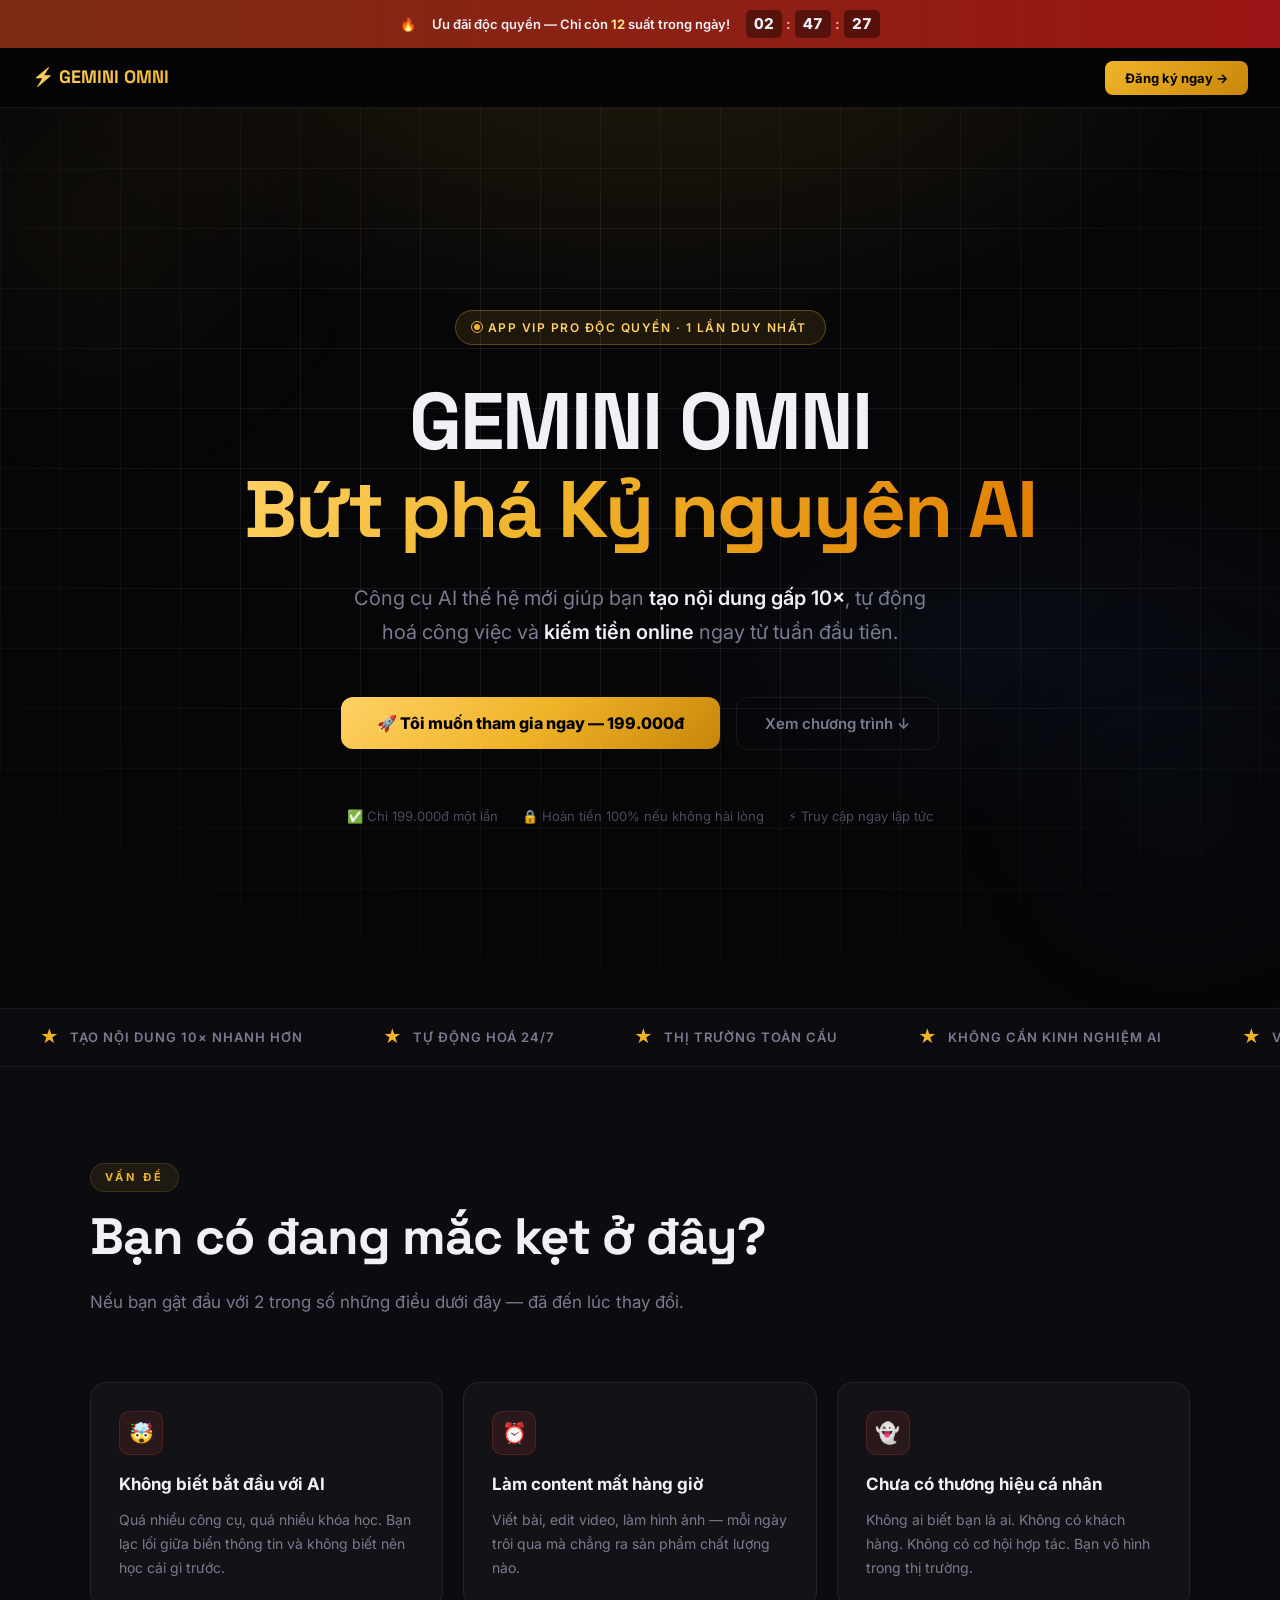
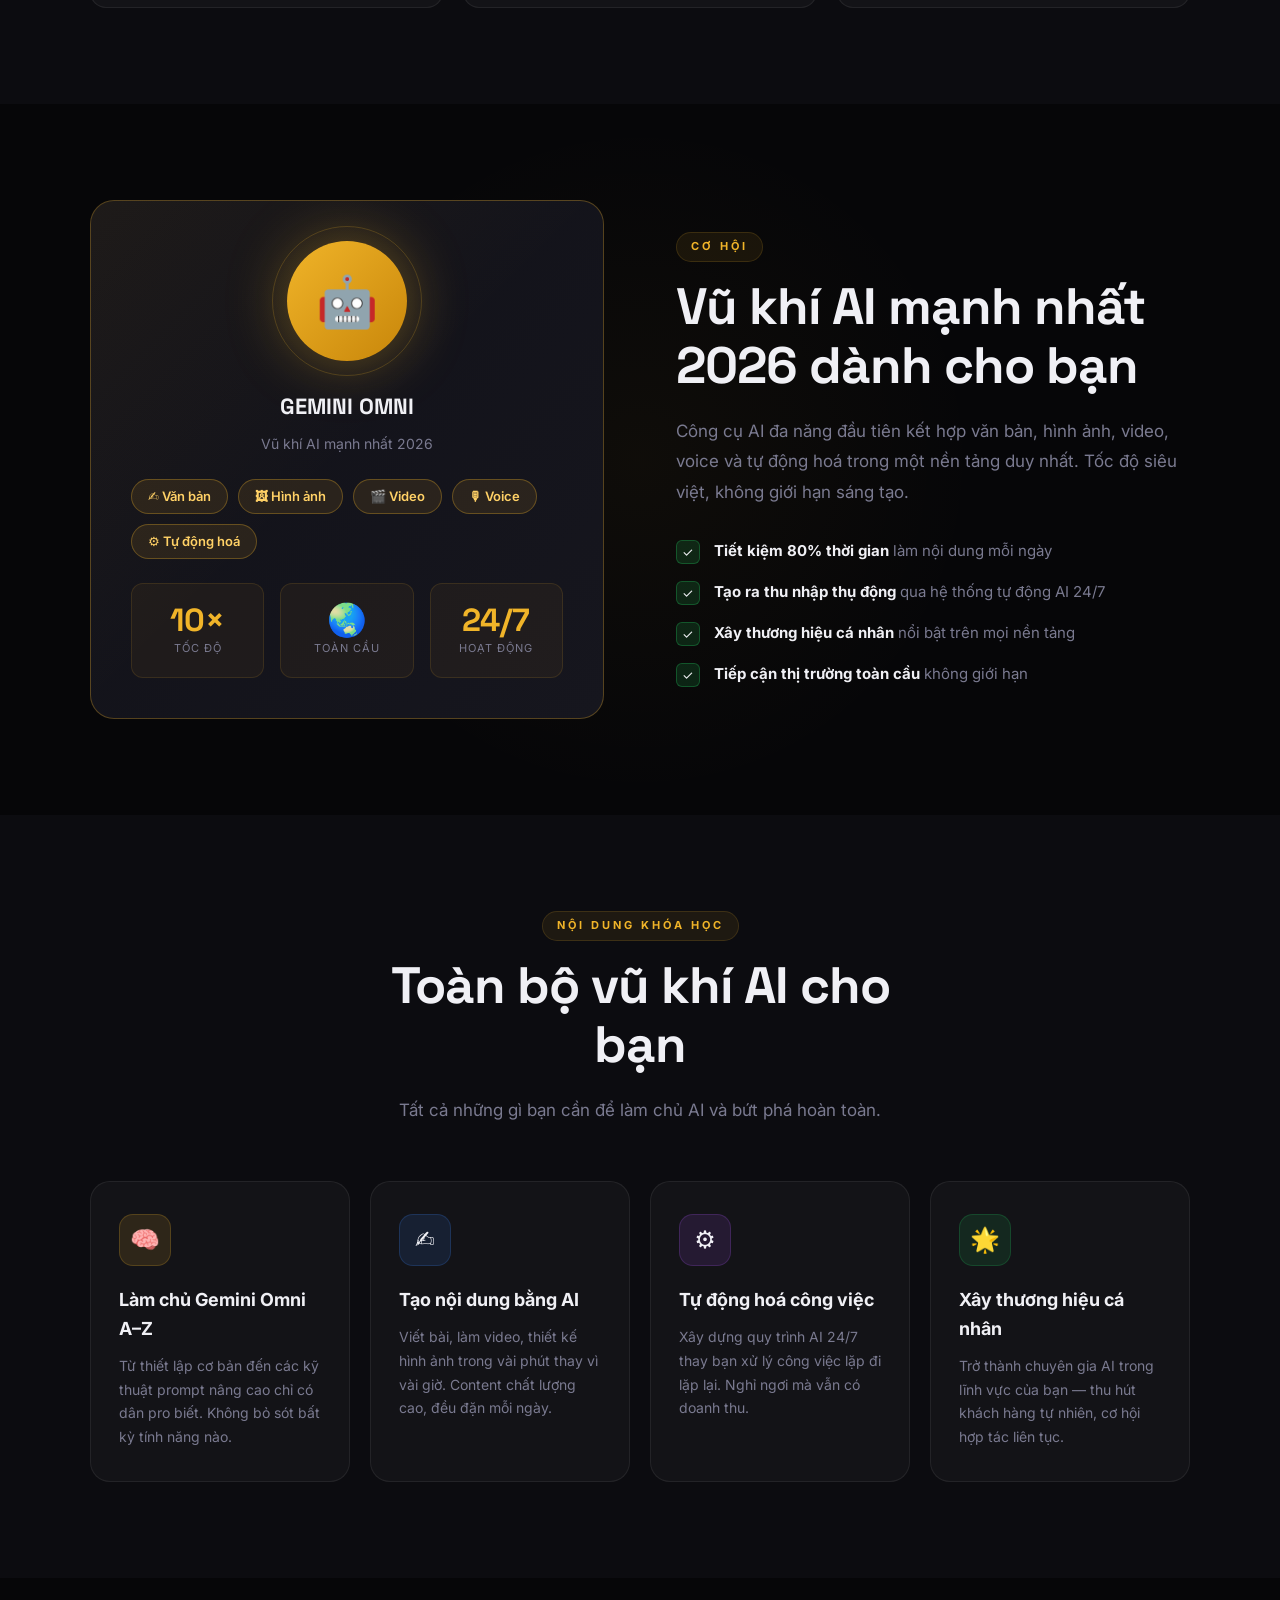
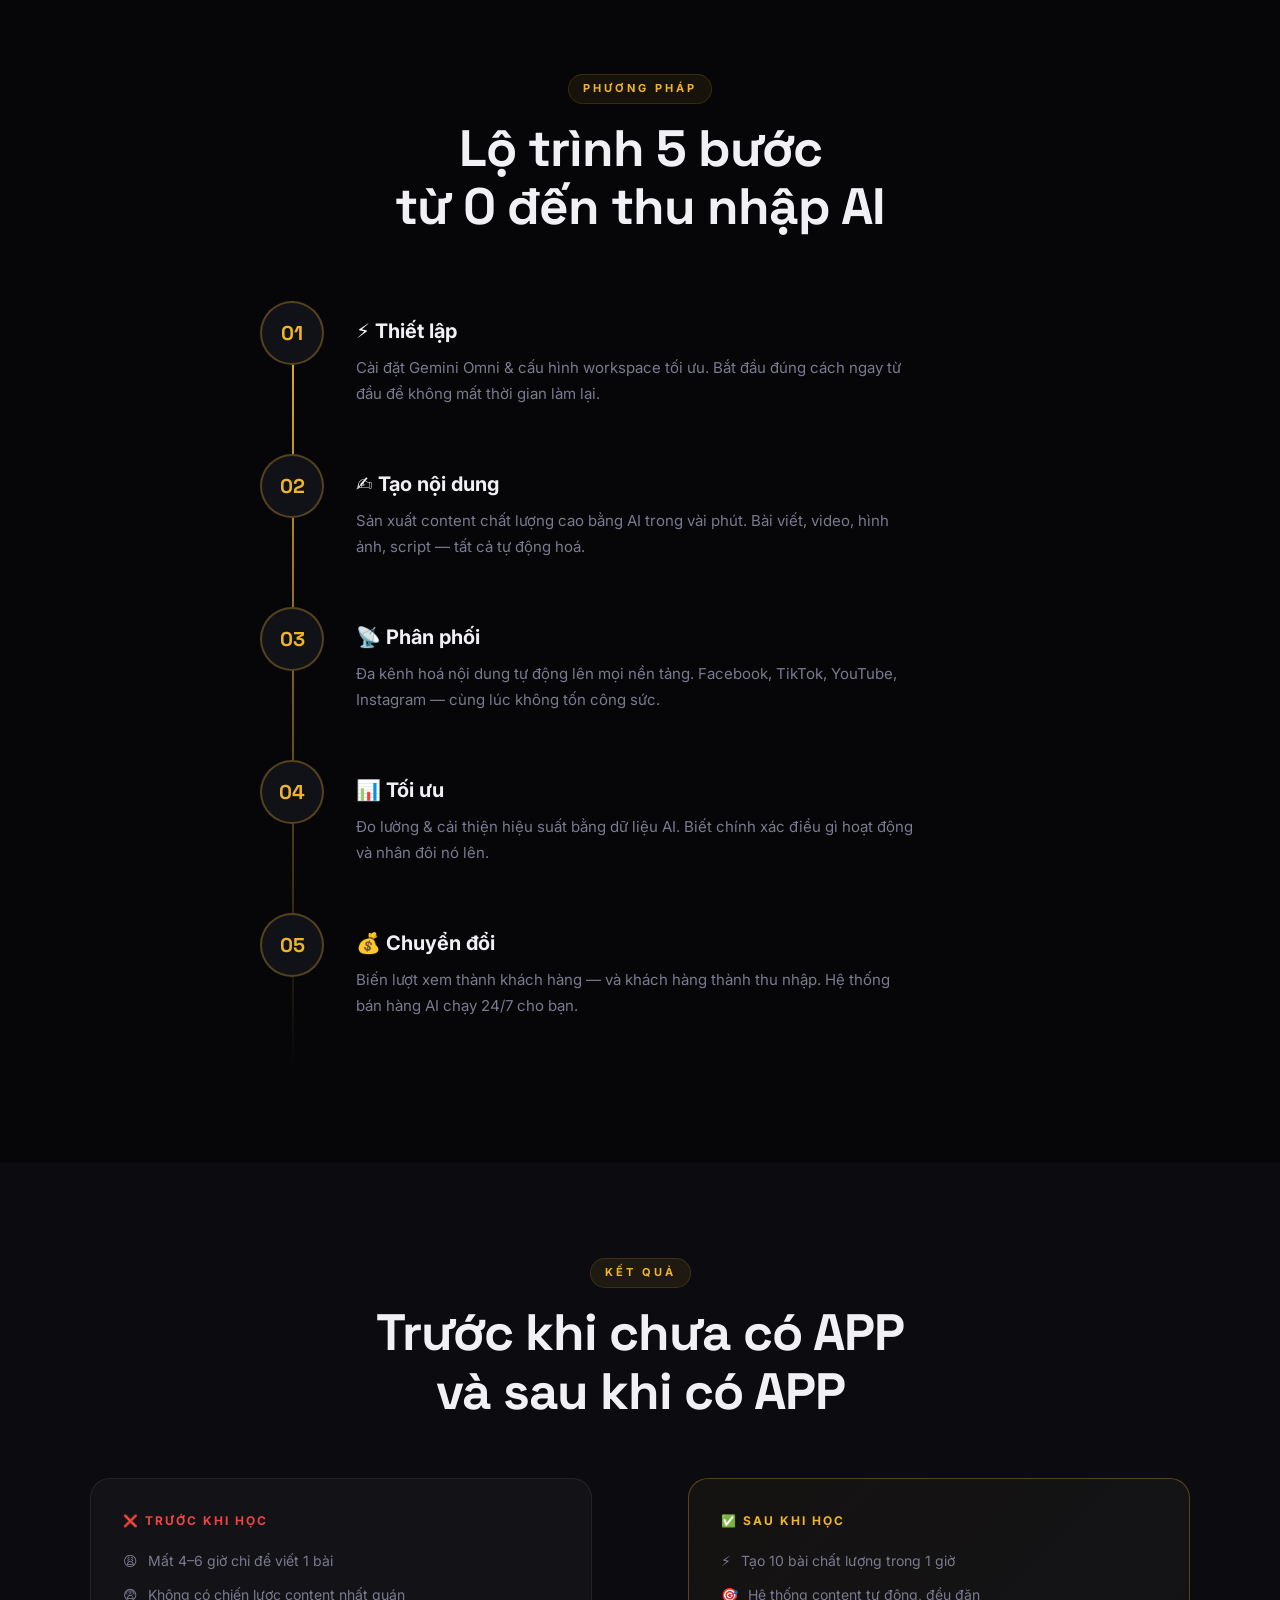
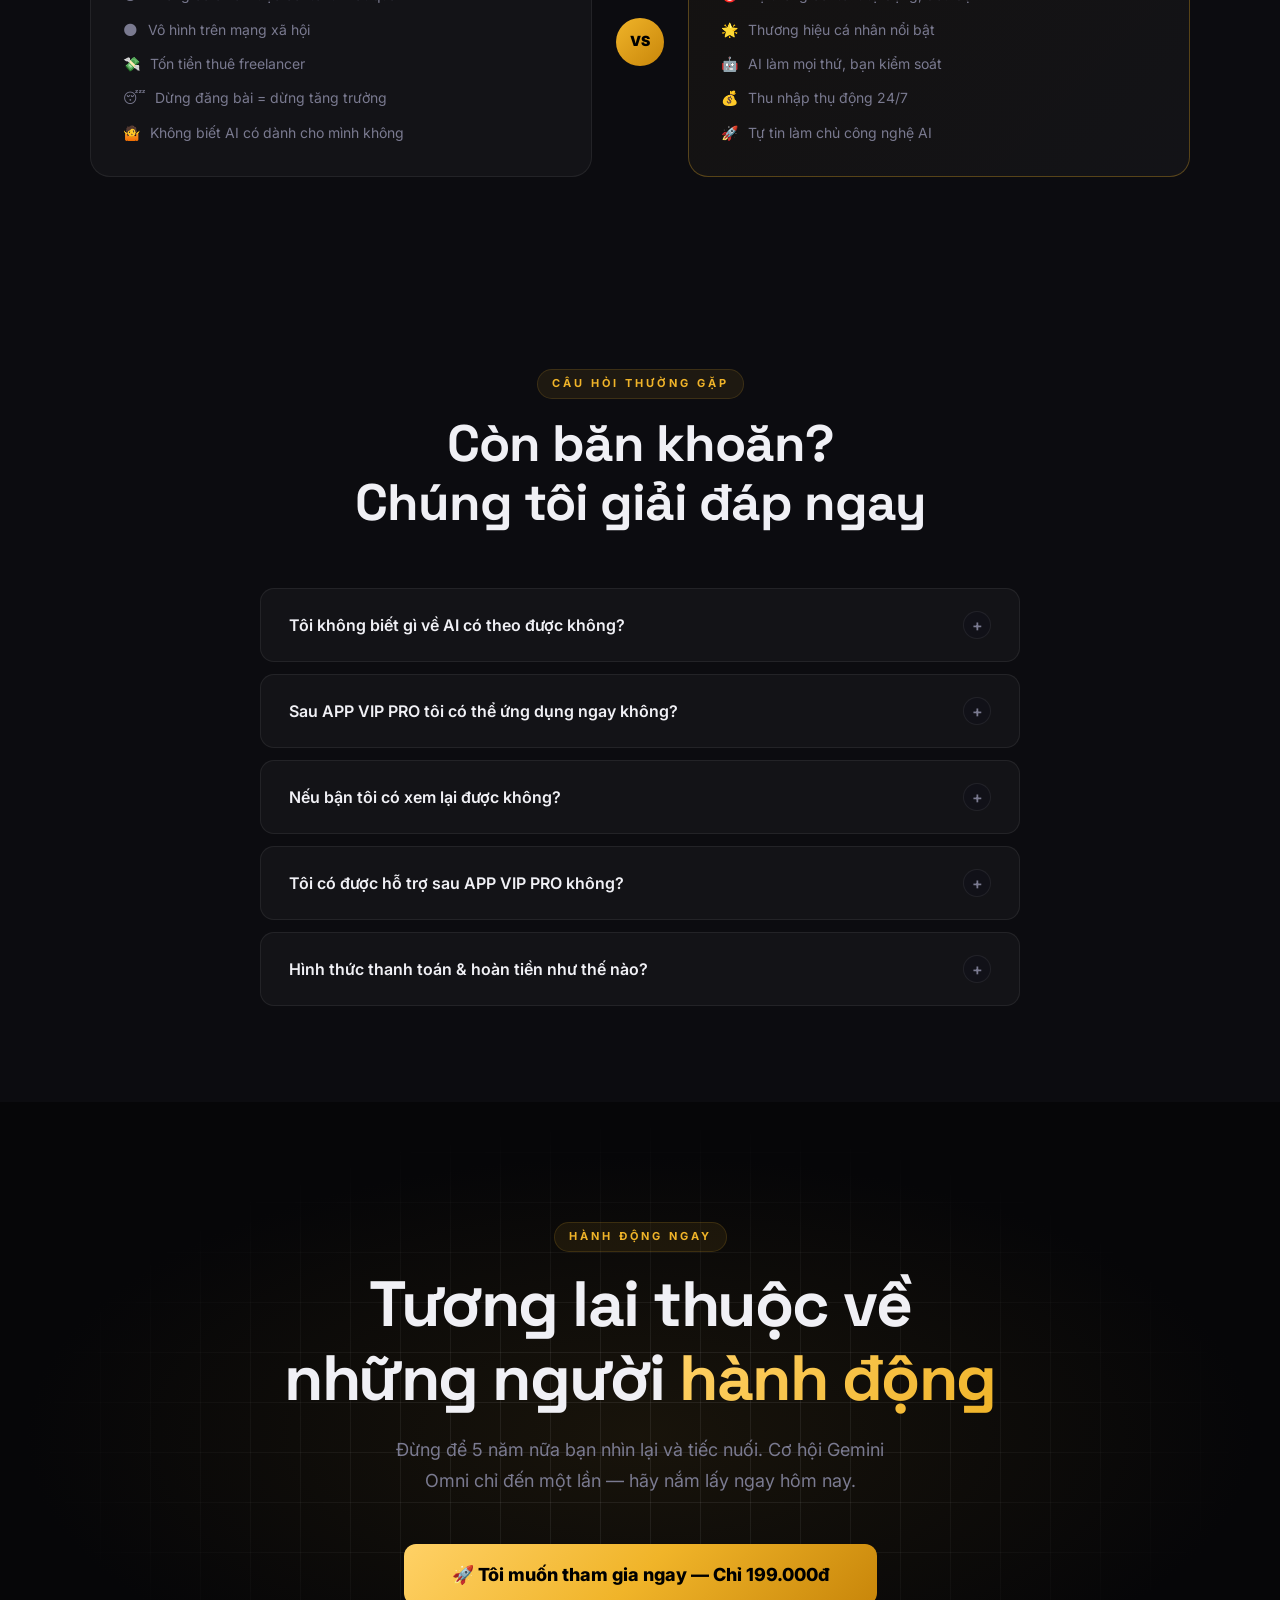
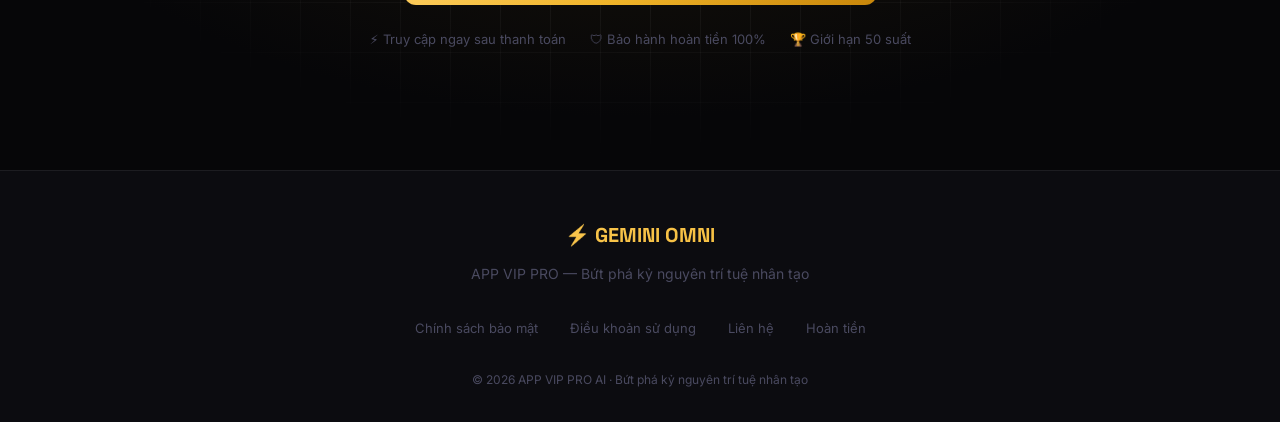
==== commit c2e6f1b2: "Remove pricing section" ====
--- a/index.html
+++ b/index.html
@@ -273,39 +273,6 @@
   </div>
 </section>
 
-<!-- PRICING -->
-<section id="pricing">
-  <div class="container">
-    <div class="reveal" style="text-align:center;max-width:600px;margin:0 auto;">
-      <span class="section-eyebrow">Gi&#225; &amp; &#431;u &#273;&#227;i</span>
-      <h2 class="section-title">&#272;&#7847;u t&#432; 1 l&#7847;n,<br>l&#7907;i &#237;ch tr&#7885;n &#273;&#7901;i</h2>
-    </div>
-    <div class="pricing-wrapper reveal">
-      <div class="price-card">
-        <div class="price-badge">&#127942; G&#211;I DUY NH&#7844;T &#8212; VIP PRO</div>
-        <div class="price-slots">
-          <span>&#128308;</span> Ch&#7881; c&#242;n <strong id="price-slots" style="color:#fca5a5;">&nbsp;50&nbsp;</strong> su&#7845;t &#8212; &#431;u &#273;&#227;i k&#7871;t th&#250;c h&#244;m nay
-        </div>
-        <div class="original-price">Gi&#225; g&#7889;c: 499.000&#273;</div>
-        <div class="current-price">199K</div>
-        <div class="price-unit">VND &middot; Thanh to&#225;n m&#7897;t l&#7847;n duy nh&#7845;t</div>
-        <ul class="price-features-list">
-          <li><span class="ck">&#10003;</span> To&#224;n b&#7897; kh&#243;a h&#7885;c Gemini Omni A&#8211;Z</li>
-          <li><span class="ck">&#10003;</span> Video replay kh&#244;ng gi&#7899;i h&#7841;n, xem m&#227;i m&#227;i</li>
-          <li><span class="ck">&#10003;</span> T&#224;i li&#7879;u &amp; template prompt &#273;&#7897;c quy&#7873;n</li>
-          <li><span class="ck">&#10003;</span> V&#224;o nh&#243;m c&#7897;ng &#273;&#7891;ng VIP ri&#234;ng</li>
-          <li><span class="ck">&#10003;</span> H&#7895; tr&#7907; h&#7887;i &#273;&#225;p 30 ng&#224;y v&#7899;i Phong Menly &amp; &#273;&#7897;i ng&#361;</li>
-          <li><span class="ck">&#10003;</span> C&#7853;p nh&#7853;t mi&#7877;n ph&#237; khi c&#243; phi&#234;n b&#7843;n m&#7899;i</li>
-        </ul>
-        <button class="btn-gold-full" onclick="openModal()">&#128640; &#272;&#259;ng k&#253; ngay</button>
-        <div class="guarantee">
-          <span>&#128737;</span>
-          Cam k&#7871;t ho&#224;n 100% n&#7871;u b&#7841;n kh&#244;ng th&#7845;y gi&#225; tr&#7883; sau b&#224;i &#273;&#7847;u ti&#234;n
-        </div>
-      </div>
-    </div>
-  </div>
-</section>
 
 <!-- FAQ -->
 <section id="faq">
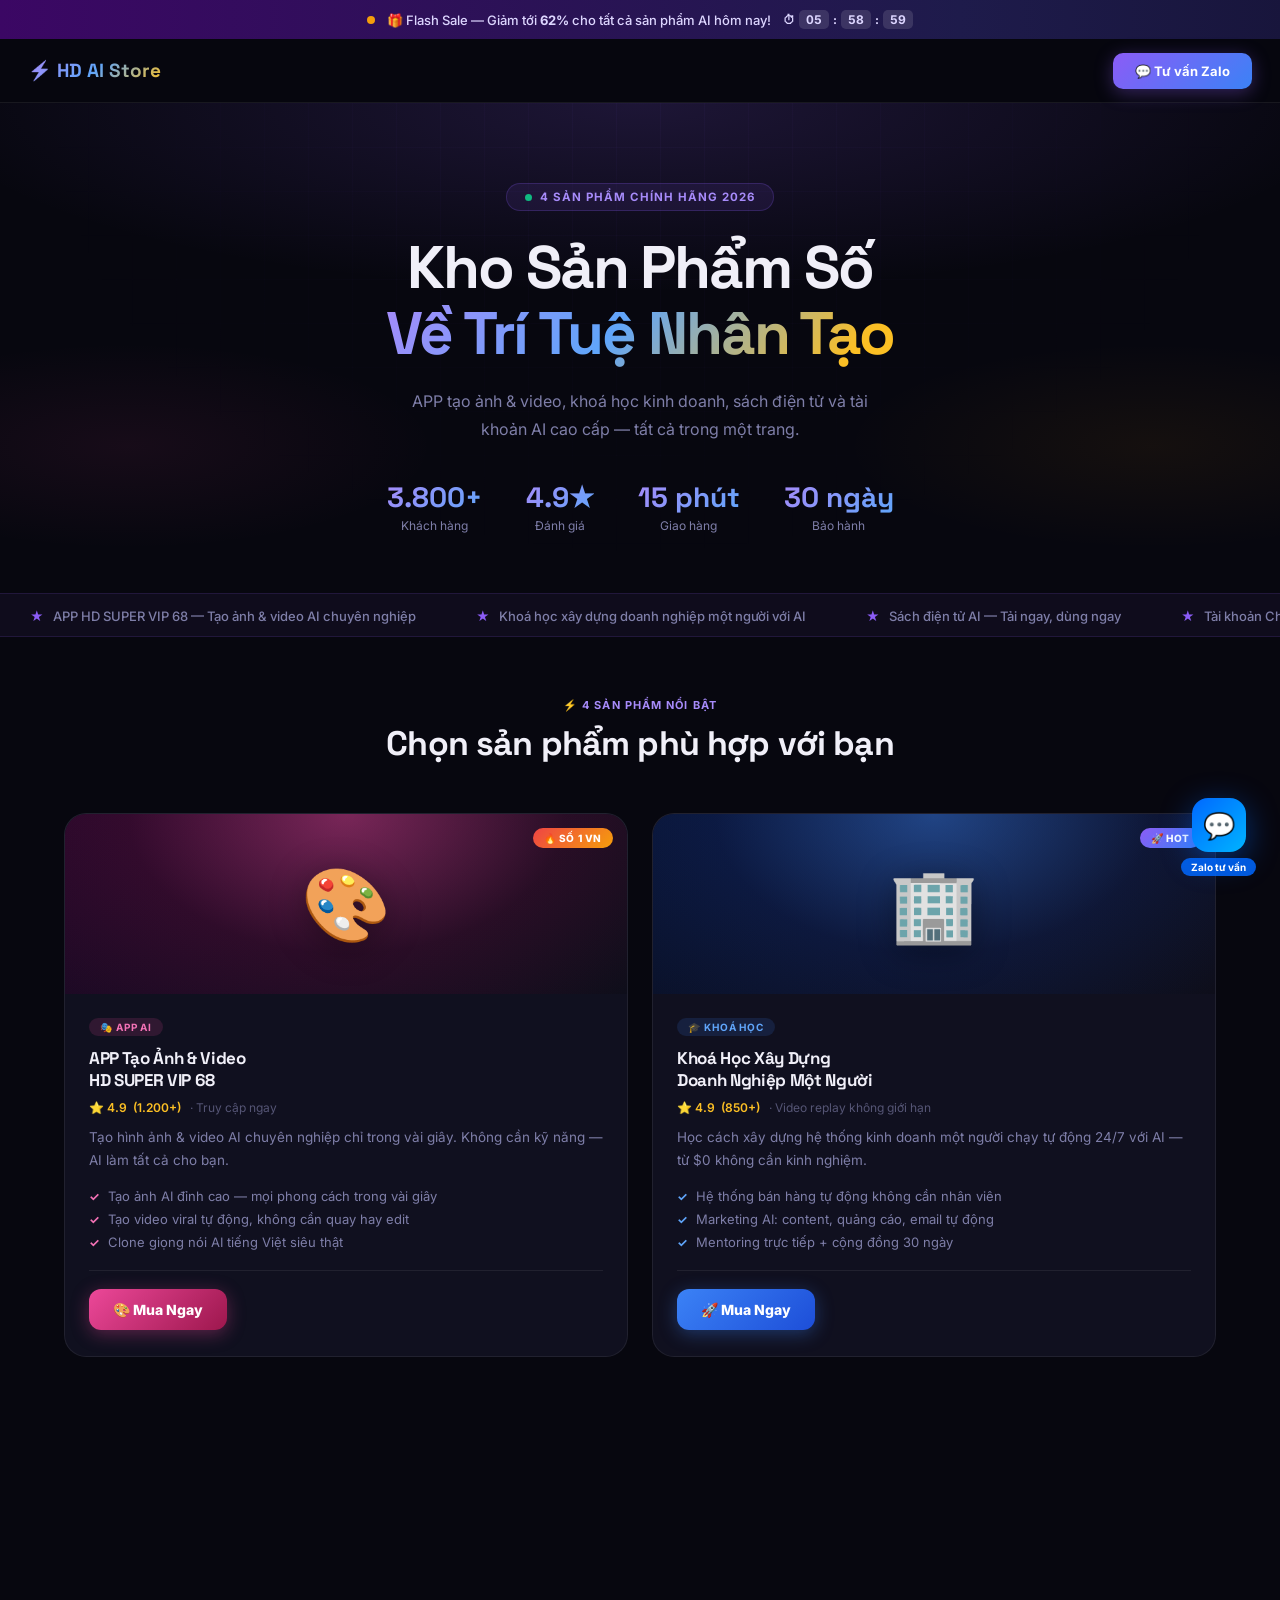
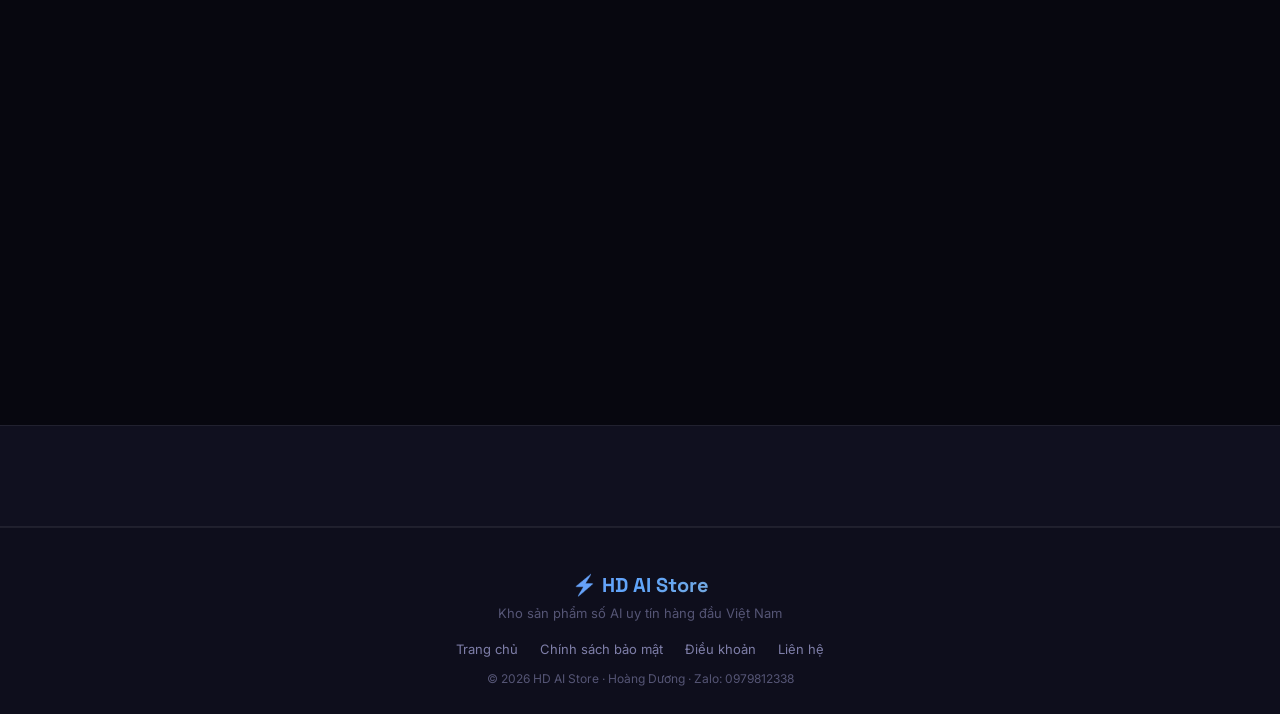
==== commit d56b3859: "Fix index.html redirect to trang ban hang 4 muc" ====
--- a/index.html
+++ b/index.html
@@ -2,551 +2,11 @@
 <html lang="vi">
 <head>
   <meta charset="UTF-8" />
+  <meta http-equiv="refresh" content="0; url=Trang bán hàng chuẩn 4 mục (chờ sửa).html" />
   <meta name="viewport" content="width=device-width, initial-scale=1.0" />
-  <title>GEMINI OMNI &#8212; B&#7913;t Ph&#225; K&#7927; Nguy&#234;n AI | APP VIP PRO</title>
-  <meta name="description" content="C&#244;ng c&#7909; AI th&#7871; h&#7879; m&#7899;i gi&#250;p b&#7841;n t&#7841;o n&#7897;i dung g&#7845;p 10 l&#7847;n, t&#7921; &#273;&#7897;ng ho&#225; c&#244;ng vi&#7879;c v&#224; ki&#7871;m ti&#7873;n online ngay t&#7915; tu&#7847;n &#273;&#7847;u ti&#234;n. Ch&#7881; 199.000&#273; &#8212; &#431;u &#273;&#227;i gi&#7899;i h&#7841;n 50 su&#7845;t." />
-  <link rel="preconnect" href="https://fonts.googleapis.com" />
-  <link rel="preconnect" href="https://fonts.gstatic.com" crossorigin />
-  <link href="https://fonts.googleapis.com/css2?family=Inter:wght@300;400;500;600;700;800;900&family=Space+Grotesk:wght@400;500;600;700&display=swap" rel="stylesheet" />
-  <link rel="stylesheet" href="style.css" />
+  <title>HD AI Store — Kho Sản Phẩm Số Trí Tuệ Nhân Tạo</title>
 </head>
 <body>
-
-<!-- TOPBAR -->
-<div id="topbar">
-  <span>&#128293;</span>
-  <span>&#431;u &#273;&#227;i &#273;&#7897;c quy&#7873;n &#8212; Ch&#7881; c&#242;n <strong id="slots-left">12</strong> su&#7845;t trong ng&#224;y!</span>
-  <div class="countdown-wrap">
-    <span class="cd-box" id="cd-h">02</span>
-    <span class="cd-sep">:</span>
-    <span class="cd-box" id="cd-m">47</span>
-    <span class="cd-sep">:</span>
-    <span class="cd-box" id="cd-s">33</span>
-  </div>
-</div>
-
-<!-- NAV -->
-<nav>
-  <a href="#" class="nav-logo">&#9889; GEMINI OMNI</a>
-  <button class="nav-cta" onclick="openModal()">&#272;&#259;ng k&#253; ngay &rarr;</button>
-</nav>
-
-<!-- HERO -->
-<section id="hero">
-  <div class="orb orb-1"></div>
-  <div class="orb orb-2"></div>
-  <div class="hero-content">
-    <div class="hero-badge">
-      <span class="dot"></span>
-      APP VIP PRO &#272;&#7897;c Quy&#7873;n &middot; 1 L&#7847;n Duy Nh&#7845;t
-    </div>
-    <h1 class="hero-title">
-      <span class="line1">GEMINI OMNI</span>
-      <span class="gradient-text">B&#7913;t ph&#225; K&#7927; nguy&#234;n AI</span>
-    </h1>
-    <p class="hero-sub">
-      C&#244;ng c&#7909; AI th&#7871; h&#7879; m&#7899;i gi&#250;p b&#7841;n <strong>t&#7841;o n&#7897;i dung g&#7845;p 10&times;</strong>,
-      t&#7921; &#273;&#7897;ng ho&#225; c&#244;ng vi&#7879;c v&#224; <strong>ki&#7871;m ti&#7873;n online</strong> ngay t&#7915; tu&#7847;n &#273;&#7847;u ti&#234;n.
-    </p>
-    <div class="hero-cta-group">
-      <button class="btn-gold" onclick="openModal()">&#128640; T&#244;i mu&#7889;n tham gia ngay &#8212; 199.000&#273;</button>
-      <button class="btn-ghost" onclick="document.getElementById('steps').scrollIntoView({behavior:'smooth'})">Xem ch&#432;&#417;ng tr&#236;nh &#8595;</button>
-    </div>
-    <div class="hero-trust">
-      <span>&#9989; Ch&#7881; 199.000&#273; m&#7897;t l&#7847;n</span>
-      <span>&#128274; Ho&#224;n ti&#7873;n 100% n&#7871;u kh&#244;ng h&#224;i l&#242;ng</span>
-      <span>&#9889; Truy c&#7853;p ngay l&#7853;p t&#7913;c</span>
-    </div>
-  </div>
-</section>
-
-<!-- TICKER -->
-<div id="ticker">
-  <div class="ticker-track">
-    <span class="ticker-item"><span class="sep">&#9733;</span> T&#7841;o n&#7897;i dung 10&times; nhanh h&#417;n</span>
-    <span class="ticker-item"><span class="sep">&#9733;</span> T&#7921; &#273;&#7897;ng ho&#225; 24/7</span>
-    <span class="ticker-item"><span class="sep">&#9733;</span> Th&#7883; tr&#432;&#7901;ng to&#224;n c&#7847;u</span>
-    <span class="ticker-item"><span class="sep">&#9733;</span> Kh&#244;ng c&#7847;n kinh nghi&#7879;m AI</span>
-    <span class="ticker-item"><span class="sep">&#9733;</span> Video replay kh&#244;ng gi&#7899;i h&#7841;n</span>
-    <span class="ticker-item"><span class="sep">&#9733;</span> H&#7895; tr&#7907; 30 ng&#224;y</span>
-    <span class="ticker-item"><span class="sep">&#9733;</span> T&#7841;o n&#7897;i dung 10&times; nhanh h&#417;n</span>
-    <span class="ticker-item"><span class="sep">&#9733;</span> T&#7921; &#273;&#7897;ng ho&#225; 24/7</span>
-    <span class="ticker-item"><span class="sep">&#9733;</span> Th&#7883; tr&#432;&#7901;ng to&#224;n c&#7847;u</span>
-    <span class="ticker-item"><span class="sep">&#9733;</span> Kh&#244;ng c&#7847;n kinh nghi&#7879;m AI</span>
-    <span class="ticker-item"><span class="sep">&#9733;</span> Video replay kh&#244;ng gi&#7899;i h&#7841;n</span>
-    <span class="ticker-item"><span class="sep">&#9733;</span> H&#7895; tr&#7907; 30 ng&#224;y</span>
-  </div>
-</div>
-
-<!-- PROBLEM -->
-<section id="problem">
-  <div class="container">
-    <div class="problem-intro reveal">
-      <span class="section-eyebrow">V&#7845;n &#273;&#7873;</span>
-      <h2 class="section-title">B&#7841;n c&#243; &#273;ang m&#7855;c k&#7865;t &#7903; &#273;&#226;y?</h2>
-      <p class="section-desc">N&#7871;u b&#7841;n g&#7853;t &#273;&#7847;u v&#7899;i 2 trong s&#7889; nh&#7919;ng &#273;i&#7873;u d&#432;&#7899;i &#273;&#226;y &#8212; &#273;&#227; &#273;&#7871;n l&#250;c thay &#273;&#7893;i.</p>
-    </div>
-    <div class="problem-grid">
-      <div class="problem-card reveal">
-        <div class="problem-icon-wrap">&#129327;</div>
-        <h3>Kh&#244;ng bi&#7871;t b&#7855;t &#273;&#7847;u v&#7899;i AI</h3>
-        <p>Qu&#225; nhi&#7873;u c&#244;ng c&#7909;, qu&#225; nhi&#7873;u kh&#243;a h&#7885;c. B&#7841;n l&#7841;c l&#7889;i gi&#7919;a bi&#7875;n th&#244;ng tin v&#224; kh&#244;ng bi&#7871;t n&#234;n h&#7885;c c&#225;i g&#236; tr&#432;&#7899;c.</p>
-      </div>
-      <div class="problem-card reveal">
-        <div class="problem-icon-wrap">&#9200;</div>
-        <h3>L&#224;m content m&#7845;t h&#224;ng gi&#7901;</h3>
-        <p>Vi&#7871;t b&#224;i, edit video, l&#224;m h&#236;nh &#7843;nh &#8212; m&#7895;i ng&#224;y tr&#244;i qua m&#224; ch&#7859;ng ra s&#7843;n ph&#7849;m ch&#7845;t l&#432;&#7907;ng n&#224;o.</p>
-      </div>
-      <div class="problem-card reveal">
-        <div class="problem-icon-wrap">&#128123;</div>
-        <h3>Ch&#432;a c&#243; th&#432;&#417;ng hi&#7879;u c&#225; nh&#226;n</h3>
-        <p>Kh&#244;ng ai bi&#7871;t b&#7841;n l&#224; ai. Kh&#244;ng c&#243; kh&#225;ch h&#224;ng. Kh&#244;ng c&#243; c&#417; h&#7897;i h&#7907;p t&#225;c. B&#7841;n v&#244; h&#236;nh trong th&#7883; tr&#432;&#7901;ng.</p>
-      </div>
-    </div>
-  </div>
-</section>
-
-<!-- SOLUTION -->
-<section id="solution">
-  <div class="container">
-    <div class="solution-layout">
-      <div class="solution-visual reveal">
-        <div class="solution-card-3d">
-          <div class="ai-orb">&#129302;</div>
-          <div style="text-align:center;position:relative;z-index:1;">
-            <h3 style="font-family:'Space Grotesk',sans-serif;font-size:22px;font-weight:700;margin-bottom:8px;">GEMINI OMNI</h3>
-            <p style="font-size:14px;color:var(--text-muted);margin-bottom:16px;">V&#361; kh&#237; AI m&#7841;nh nh&#7845;t 2026</p>
-            <div class="highlight-pills">
-              <span class="pill">&#9997; V&#259;n b&#7843;n</span>
-              <span class="pill">&#128444; H&#236;nh &#7843;nh</span>
-              <span class="pill">&#127916; Video</span>
-              <span class="pill">&#127897; Voice</span>
-              <span class="pill">&#9881; T&#7921; &#273;&#7897;ng ho&#225;</span>
-            </div>
-          </div>
-          <div class="solution-stats">
-            <div class="sol-stat"><div class="val">10&times;</div><div class="lbl">T&#7889;c &#273;&#7897;</div></div>
-            <div class="sol-stat"><div class="val">&#127759;</div><div class="lbl">To&#224;n c&#7847;u</div></div>
-            <div class="sol-stat"><div class="val">24/7</div><div class="lbl">Ho&#7841;t &#273;&#7897;ng</div></div>
-          </div>
-        </div>
-      </div>
-      <div class="solution-text reveal">
-        <span class="section-eyebrow">C&#417; h&#7897;i</span>
-        <h2 class="section-title">V&#361; kh&#237; AI m&#7841;nh nh&#7845;t 2026 d&#224;nh cho b&#7841;n</h2>
-        <p class="section-desc" style="margin-bottom:32px;">C&#244;ng c&#7909; AI &#273;a n&#259;ng &#273;&#7847;u ti&#234;n k&#7871;t h&#7907;p v&#259;n b&#7843;n, h&#236;nh &#7843;nh, video, voice v&#224; t&#7921; &#273;&#7897;ng ho&#225; trong m&#7897;t n&#7873;n t&#7843;ng duy nh&#7845;t. T&#7889;c &#273;&#7897; si&#234;u vi&#7879;t, kh&#244;ng gi&#7899;i h&#7841;n s&#225;ng t&#7841;o.</p>
-        <ul class="benefit-list">
-          <li>
-            <span class="check-wrap">&#10003;</span>
-            <span class="text"><strong>Ti&#7871;t ki&#7879;m 80% th&#7901;i gian</strong> l&#224;m n&#7897;i dung m&#7895;i ng&#224;y</span>
-          </li>
-          <li>
-            <span class="check-wrap">&#10003;</span>
-            <span class="text"><strong>T&#7841;o ra thu nh&#7853;p th&#7909; &#273;&#7897;ng</strong> qua h&#7879; th&#7889;ng t&#7921; &#273;&#7897;ng AI 24/7</span>
-          </li>
-          <li>
-            <span class="check-wrap">&#10003;</span>
-            <span class="text"><strong>X&#226;y th&#432;&#417;ng hi&#7879;u c&#225; nh&#226;n</strong> n&#7893;i b&#7853;t tr&#234;n m&#7885;i n&#7873;n t&#7843;ng</span>
-          </li>
-          <li>
-            <span class="check-wrap">&#10003;</span>
-            <span class="text"><strong>Ti&#7871;p c&#7853;n th&#7883; tr&#432;&#7901;ng to&#224;n c&#7847;u</strong> kh&#244;ng gi&#7899;i h&#7841;n</span>
-          </li>
-        </ul>
-      </div>
-    </div>
-  </div>
-</section>
-
-<!-- FEATURES -->
-<section id="features">
-  <div class="container">
-    <div class="reveal" style="text-align:center;max-width:600px;margin:0 auto;">
-      <span class="section-eyebrow">N&#7897;i dung kh&#243;a h&#7885;c</span>
-      <h2 class="section-title">To&#224;n b&#7897; v&#361; kh&#237; AI cho b&#7841;n</h2>
-      <p class="section-desc">T&#7845;t c&#7843; nh&#7919;ng g&#236; b&#7841;n c&#7847;n &#273;&#7875; l&#224;m ch&#7911; AI v&#224; b&#7913;t ph&#225; ho&#224;n to&#224;n.</p>
-    </div>
-    <div class="features-grid">
-      <div class="feat-card reveal">
-        <div class="feat-icon gold">&#129504;</div>
-        <h3 class="feat-title">L&#224;m ch&#7911; Gemini Omni A&#8211;Z</h3>
-        <p class="feat-desc">T&#7915; thi&#7871;t l&#7853;p c&#417; b&#7843;n &#273;&#7871;n c&#225;c k&#7929; thu&#7853;t prompt n&#226;ng cao ch&#7881; c&#243; d&#226;n pro bi&#7871;t. Kh&#244;ng b&#7887; s&#243;t b&#7845;t k&#7923; t&#237;nh n&#259;ng n&#224;o.</p>
-      </div>
-      <div class="feat-card reveal">
-        <div class="feat-icon blue">&#9997;</div>
-        <h3 class="feat-title">T&#7841;o n&#7897;i dung b&#7857;ng AI</h3>
-        <p class="feat-desc">Vi&#7871;t b&#224;i, l&#224;m video, thi&#7871;t k&#7871; h&#236;nh &#7843;nh trong v&#224;i ph&#250;t thay v&#236; v&#224;i gi&#7901;. Content ch&#7845;t l&#432;&#7907;ng cao, &#273;&#7873;u &#273;&#7863;n m&#7895;i ng&#224;y.</p>
-      </div>
-      <div class="feat-card reveal">
-        <div class="feat-icon purple">&#9881;</div>
-        <h3 class="feat-title">T&#7921; &#273;&#7897;ng ho&#225; c&#244;ng vi&#7879;c</h3>
-        <p class="feat-desc">X&#226;y d&#7921;ng quy tr&#236;nh AI 24/7 thay b&#7841;n x&#7917; l&#253; c&#244;ng vi&#7879;c l&#7863;p &#273;i l&#7863;p l&#7841;i. Ngh&#7881; ng&#417;i m&#224; v&#7851;n c&#243; doanh thu.</p>
-      </div>
-      <div class="feat-card reveal">
-        <div class="feat-icon green">&#127775;</div>
-        <h3 class="feat-title">X&#226;y th&#432;&#417;ng hi&#7879;u c&#225; nh&#226;n</h3>
-        <p class="feat-desc">Tr&#7903; th&#224;nh chuy&#234;n gia AI trong l&#297;nh v&#7921;c c&#7911;a b&#7841;n &#8212; thu h&#250;t kh&#225;ch h&#224;ng t&#7921; nhi&#234;n, c&#417; h&#7897;i h&#7907;p t&#225;c li&#234;n t&#7909;c.</p>
-      </div>
-    </div>
-  </div>
-</section>
-
-<!-- STEPS -->
-<section id="steps">
-  <div class="container-sm">
-    <div class="reveal" style="text-align:center;">
-      <span class="section-eyebrow">Ph&#432;&#417;ng ph&#225;p</span>
-      <h2 class="section-title">L&#7897; tr&#236;nh 5 b&#432;&#7899;c<br>t&#7915; 0 &#273;&#7871;n thu nh&#7853;p AI</h2>
-    </div>
-    <div class="steps-timeline">
-      <div class="step-item">
-        <div class="step-num-wrap"><span class="step-num">01</span></div>
-        <div class="step-content">
-          <h3>&#9889; Thi&#7871;t l&#7853;p</h3>
-          <p>C&#224;i &#273;&#7863;t Gemini Omni &amp; c&#7845;u h&#236;nh workspace t&#7889;i &#432;u. B&#7855;t &#273;&#7847;u &#273;&#250;ng c&#225;ch ngay t&#7915; &#273;&#7847;u &#273;&#7875; kh&#244;ng m&#7845;t th&#7901;i gian l&#224;m l&#7841;i.</p>
-        </div>
-      </div>
-      <div class="step-item">
-        <div class="step-num-wrap"><span class="step-num">02</span></div>
-        <div class="step-content">
-          <h3>&#9997; T&#7841;o n&#7897;i dung</h3>
-          <p>S&#7843;n xu&#7845;t content ch&#7845;t l&#432;&#7907;ng cao b&#7857;ng AI trong v&#224;i ph&#250;t. B&#224;i vi&#7871;t, video, h&#236;nh &#7843;nh, script &#8212; t&#7845;t c&#7843; t&#7921; &#273;&#7897;ng ho&#225;.</p>
-        </div>
-      </div>
-      <div class="step-item">
-        <div class="step-num-wrap"><span class="step-num">03</span></div>
-        <div class="step-content">
-          <h3>&#128225; Ph&#226;n ph&#7889;i</h3>
-          <p>&#272;a k&#234;nh ho&#225; n&#7897;i dung t&#7921; &#273;&#7897;ng l&#234;n m&#7885;i n&#7873;n t&#7843;ng. Facebook, TikTok, YouTube, Instagram &#8212; c&#249;ng l&#250;c kh&#244;ng t&#7889;n c&#244;ng s&#7913;c.</p>
-        </div>
-      </div>
-      <div class="step-item">
-        <div class="step-num-wrap"><span class="step-num">04</span></div>
-        <div class="step-content">
-          <h3>&#128202; T&#7889;i &#432;u</h3>
-          <p>&#272;o l&#432;&#7901;ng &amp; c&#7843;i thi&#7879;n hi&#7879;u su&#7845;t b&#7857;ng d&#7919; li&#7879;u AI. Bi&#7871;t ch&#237;nh x&#225;c &#273;i&#7873;u g&#236; ho&#7841;t &#273;&#7897;ng v&#224; nh&#226;n &#273;&#244;i n&#243; l&#234;n.</p>
-        </div>
-      </div>
-      <div class="step-item">
-        <div class="step-num-wrap"><span class="step-num">05</span></div>
-        <div class="step-content">
-          <h3>&#128176; Chuy&#7875;n &#273;&#7893;i</h3>
-          <p>Bi&#7871;n l&#432;&#7907;t xem th&#224;nh kh&#225;ch h&#224;ng &#8212; v&#224; kh&#225;ch h&#224;ng th&#224;nh thu nh&#7853;p. H&#7879; th&#7889;ng b&#225;n h&#224;ng AI ch&#7841;y 24/7 cho b&#7841;n.</p>
-        </div>
-      </div>
-    </div>
-  </div>
-</section>
-
-<!-- RESULTS -->
-<section id="results">
-  <div class="container">
-    <div class="reveal" style="text-align:center;max-width:600px;margin:0 auto;">
-      <span class="section-eyebrow">K&#7871;t qu&#7843;</span>
-      <h2 class="section-title">Tr&#432;&#7899;c khi ch&#432;a c&#243; APP<br>v&#224; sau khi c&#243; APP</h2>
-    </div>
-    <div class="comparison-grid reveal">
-      <div class="comparison-side">
-        <div class="compare-label red">&#10060; Tr&#432;&#7899;c khi h&#7885;c</div>
-        <ul class="compare-items">
-          <li><span>&#128553;</span> M&#7845;t 4&#8211;6 gi&#7901; ch&#7881; &#273;&#7875; vi&#7871;t 1 b&#224;i</li>
-          <li><span>&#128552;</span> Kh&#244;ng c&#243; chi&#7871;n l&#432;&#7907;c content nh&#7845;t qu&#225;n</li>
-          <li><span>&#127761;</span> V&#244; h&#236;nh tr&#234;n m&#7841;ng x&#227; h&#7897;i</li>
-          <li><span>&#128184;</span> T&#7889;n ti&#7873;n thu&#234; freelancer</li>
-          <li><span>&#128564;</span> D&#7915;ng &#273;&#259;ng b&#224;i = d&#7915;ng t&#259;ng tr&#432;&#7903;ng</li>
-          <li><span>&#129335;</span> Kh&#244;ng bi&#7871;t AI c&#243; d&#224;nh cho m&#236;nh kh&#244;ng</li>
-        </ul>
-      </div>
-      <div class="vs-divider">VS</div>
-      <div class="comparison-side after">
-        <div class="compare-label gold">&#9989; Sau khi h&#7885;c</div>
-        <ul class="compare-items">
-          <li><span>&#9889;</span> T&#7841;o 10 b&#224;i ch&#7845;t l&#432;&#7907;ng trong 1 gi&#7901;</li>
-          <li><span>&#127919;</span> H&#7879; th&#7889;ng content t&#7921; &#273;&#7897;ng, &#273;&#7873;u &#273;&#7863;n</li>
-          <li><span>&#127775;</span> Th&#432;&#417;ng hi&#7879;u c&#225; nh&#226;n n&#7893;i b&#7853;t</li>
-          <li><span>&#129302;</span> AI l&#224;m m&#7885;i th&#7913;, b&#7841;n ki&#7875;m so&#225;t</li>
-          <li><span>&#128176;</span> Thu nh&#7853;p th&#7909; &#273;&#7897;ng 24/7</li>
-          <li><span>&#128640;</span> T&#7921; tin l&#224;m ch&#7911; c&#244;ng ngh&#7879; AI</li>
-        </ul>
-      </div>
-    </div>
-  </div>
-</section>
-
-
-<!-- FAQ -->
-<section id="faq">
-  <div class="container-sm">
-    <div class="reveal" style="text-align:center;">
-      <span class="section-eyebrow">C&#226;u h&#7887;i th&#432;&#7901;ng g&#7863;p</span>
-      <h2 class="section-title">C&#242;n b&#259;n kho&#259;n?<br>Ch&#250;ng t&#244;i gi&#7843;i &#273;&#225;p ngay</h2>
-    </div>
-    <div class="faq-list reveal">
-      <div class="faq-item" id="faq-1">
-        <div class="faq-q" onclick="toggleFaq('faq-1')">
-          <span>T&#244;i kh&#244;ng bi&#7871;t g&#236; v&#7873; AI c&#243; theo &#273;&#432;&#7907;c kh&#244;ng?</span>
-          <span class="faq-icon">+</span>
-        </div>
-        <div class="faq-a">Ho&#224;n to&#224;n &#273;&#432;&#7907;c. APP VIP PRO thi&#7871;t k&#7871; t&#7915; con s&#7889; 0, h&#432;&#7899;ng d&#7851;n t&#7915;ng b&#432;&#7899;c c&#7909; th&#7875;, d&#7877; hi&#7875;u cho ng&#432;&#7901;i m&#7899;i b&#7855;t &#273;&#7847;u. B&#7841;n c&#243; t&#224;i li&#7879;u k&#232;m video replay xem l&#7841;i b&#7845;t c&#7913; l&#250;c n&#224;o.</div>
-      </div>
-      <div class="faq-item" id="faq-2">
-        <div class="faq-q" onclick="toggleFaq('faq-2')">
-          <span>Sau APP VIP PRO t&#244;i c&#243; th&#7875; &#7913;ng d&#7909;ng ngay kh&#244;ng?</span>
-          <span class="faq-icon">+</span>
-        </div>
-        <div class="faq-a">C&#243;. B&#7841;n s&#7869; th&#7921;c h&#224;nh tr&#7921;c ti&#7871;p tr&#234;n Gemini Omni trong qu&#225; tr&#236;nh h&#7885;c v&#224; mang v&#7873; quy tr&#236;nh &#225;p d&#7909;ng &#273;&#432;&#7907;c ngay h&#244;m sau. Kh&#244;ng l&#253; thuy&#7871;t su&#244;ng, 100% th&#7921;c chi&#7871;n.</div>
-      </div>
-      <div class="faq-item" id="faq-3">
-        <div class="faq-q" onclick="toggleFaq('faq-3')">
-          <span>N&#7871;u b&#7853;n t&#244;i c&#243; xem l&#7841;i &#273;&#432;&#7907;c kh&#244;ng?</span>
-          <span class="faq-icon">+</span>
-        </div>
-        <div class="faq-a">To&#224;n b&#7897; b&#224;i h&#7885;c &#273;&#432;&#7907;c ghi h&#236;nh. B&#7841;n nh&#7853;n tr&#7885;n video replay xem l&#7841;i kh&#244;ng gi&#7899;i h&#7841;n. H&#7885;c theo t&#7889;c &#273;&#7897; c&#7911;a ri&#234;ng b&#7841;n, kh&#244;ng &#225;p l&#7921;c v&#7873; th&#7901;i gian.</div>
-      </div>
-      <div class="faq-item" id="faq-4">
-        <div class="faq-q" onclick="toggleFaq('faq-4')">
-          <span>T&#244;i c&#243; &#273;&#432;&#7907;c h&#7895; tr&#7907; sau APP VIP PRO kh&#244;ng?</span>
-          <span class="faq-icon">+</span>
-        </div>
-        <div class="faq-a">C&#243;. B&#7841;n &#273;&#432;&#7907;c tham gia c&#7897;ng &#273;&#7891;ng ri&#234;ng, h&#7887;i &#273;&#225;p tr&#7921;c ti&#7871;p c&#249;ng Phong Menly &amp; &#273;&#7897;i ng&#361; trong 30 ng&#224;y. M&#7885;i th&#7855;c m&#7855;c &#273;&#7873;u &#273;&#432;&#7907;c gi&#7843;i &#273;&#225;p k&#7883;p th&#7901;i.</div>
-      </div>
-      <div class="faq-item" id="faq-5">
-        <div class="faq-q" onclick="toggleFaq('faq-5')">
-          <span>H&#236;nh th&#7913;c thanh to&#225;n &amp; ho&#224;n ti&#7873;n nh&#432; th&#7871; n&#224;o?</span>
-          <span class="faq-icon">+</span>
-        </div>
-        <div class="faq-a">Thanh to&#225;n qua chuy&#7875;n kho&#7843;n ng&#226;n h&#224;ng, nhanh ch&#243;ng v&#224; an to&#224;n. Cam k&#7871;t ho&#224;n 100% n&#7871;u b&#7841;n kh&#244;ng th&#7845;y gi&#225; tr&#7883; sau b&#224;i h&#7885;c &#273;&#7847;u ti&#234;n &#8212; kh&#244;ng h&#7887;i l&#253; do.</div>
-      </div>
-    </div>
-  </div>
-</section>
-
-<!-- FINAL CTA -->
-<section id="cta-final">
-  <div class="cta-content reveal">
-    <span class="section-eyebrow">H&#224;nh &#273;&#7897;ng ngay</span>
-    <h2 class="cta-final-title">
-      T&#432;&#417;ng lai thu&#7897;c v&#7873;<br>
-      nh&#7919;ng ng&#432;&#7901;i <span style="background:linear-gradient(135deg,var(--gold-light),var(--gold));-webkit-background-clip:text;-webkit-text-fill-color:transparent;background-clip:text;">h&#224;nh &#273;&#7897;ng</span>
-    </h2>
-    <p class="cta-final-desc">&#272;&#7915;ng &#273;&#7875; 5 n&#259;m n&#7919;a b&#7841;n nh&#236;n l&#7841;i v&#224; ti&#7871;c nu&#7889;i. C&#417; h&#7897;i Gemini Omni ch&#7881; &#273;&#7871;n m&#7897;t l&#7847;n &#8212; h&#227;y n&#7855;m l&#7845;y ngay h&#244;m nay.</p>
-    <button class="btn-gold" style="font-size:18px;padding:20px 48px;" onclick="openModal()">
-      &#128640; T&#244;i mu&#7889;n tham gia ngay &#8212; Ch&#7881; 199.000&#273;
-    </button>
-    <div class="hero-trust" style="margin-top:24px;">
-      <span>&#9889; Truy c&#7853;p ngay sau thanh to&#225;n</span>
-      <span>&#128737; B&#7843;o h&#224;nh ho&#224;n ti&#7873;n 100%</span>
-      <span>&#127942; Gi&#7899;i h&#7841;n 50 su&#7845;t</span>
-    </div>
-  </div>
-</section>
-
-<!-- FOOTER -->
-<footer>
-  <div class="footer-logo">&#9889; GEMINI OMNI</div>
-  <div class="footer-tagline">APP VIP PRO &#8212; B&#7913;t ph&#225; k&#7927; nguy&#234;n tr&#237; tu&#7879; nh&#226;n t&#7841;o</div>
-  <div class="footer-links-row">
-    <a href="#">Ch&#237;nh s&#225;ch b&#7843;o m&#7853;t</a>
-    <a href="#">&#272;i&#7873;u kho&#7843;n s&#7917; d&#7909;ng</a>
-    <a href="#">Li&#234;n h&#7879;</a>
-    <a href="#">Ho&#224;n ti&#7873;n</a>
-  </div>
-  <div class="footer-copy">&copy; 2026 APP VIP PRO AI &middot; B&#7913;t ph&#225; k&#7927; nguy&#234;n tr&#237; tu&#7879; nh&#226;n t&#7841;o</div>
-</footer>
-
-<!-- MODAL -->
-<div class="modal-overlay" id="payModal" onclick="handleOverlayClick(event)">
-  <div class="modal">
-    <div class="modal-top-bar"></div>
-    <div class="modal-inner">
-      <button class="modal-close" onclick="closeModal()">&#10005;</button>
-      <div class="modal-steps">
-        <div class="modal-step active" id="ms-1" onclick="goStep(1)">
-          <span class="step-emoji">&#128241;</span>Qu&#233;t QR
-        </div>
-        <div class="modal-step" id="ms-2" onclick="goStep(2)">
-          <span class="step-emoji">&#128172;</span>Nh&#7855;n Zalo
-        </div>
-        <div class="modal-step" id="ms-3" onclick="goStep(3)">
-          <span class="step-emoji">&#127881;</span>Ho&#224;n t&#7845;t
-        </div>
-      </div>
-
-      <!-- Step 1: QR Payment -->
-      <div class="modal-panel active" id="mp-1">
-        <div style="text-align:center;margin-bottom:20px;">
-          <div style="font-size:14px;color:var(--text-muted);margin-bottom:8px;">Qu&#233;t b&#7857;ng app ng&#226;n h&#224;ng</div>
-          <div class="qr-area">
-            <svg width="148" height="148" viewBox="0 0 148 148" xmlns="http://www.w3.org/2000/svg">
-              <rect width="148" height="148" fill="white"/>
-              <rect x="8" y="8" width="52" height="52" fill="none" stroke="#000" stroke-width="5"/>
-              <rect x="17" y="17" width="34" height="34" fill="#000"/>
-              <rect x="88" y="8" width="52" height="52" fill="none" stroke="#000" stroke-width="5"/>
-              <rect x="97" y="17" width="34" height="34" fill="#000"/>
-              <rect x="8" y="88" width="52" height="52" fill="none" stroke="#000" stroke-width="5"/>
-              <rect x="17" y="97" width="34" height="34" fill="#000"/>
-              <rect x="68" y="68" width="8" height="8" fill="#000"/>
-              <rect x="80" y="68" width="8" height="8" fill="#000"/>
-              <rect x="92" y="68" width="8" height="8" fill="#000"/>
-              <rect x="68" y="80" width="8" height="8" fill="#000"/>
-              <rect x="92" y="80" width="8" height="8" fill="#000"/>
-              <rect x="68" y="92" width="8" height="8" fill="#000"/>
-              <rect x="80" y="92" width="8" height="8" fill="#000"/>
-              <rect x="88" y="88" width="6" height="6" fill="#000"/>
-              <rect x="100" y="88" width="6" height="6" fill="#000"/>
-              <rect x="112" y="88" width="6" height="6" fill="#000"/>
-              <rect x="88" y="100" width="6" height="6" fill="#000"/>
-              <rect x="112" y="100" width="6" height="6" fill="#000"/>
-              <rect x="88" y="112" width="6" height="6" fill="#000"/>
-              <rect x="100" y="112" width="6" height="6" fill="#000"/>
-              <rect x="124" y="88" width="6" height="6" fill="#000"/>
-              <rect x="124" y="112" width="6" height="6" fill="#000"/>
-            </svg>
-          </div>
-        </div>
-        <div class="bank-info">
-          <div class="bank-row">
-            <span class="bl">Ng&#226;n h&#224;ng</span>
-            <span class="bv">&#127974; MB Bank</span>
-          </div>
-          <div class="bank-row">
-            <span class="bl">Ch&#7911; t&#224;i kho&#7843;n</span>
-            <span class="bv">HOANG DUONG</span>
-          </div>
-          <div class="bank-row">
-            <span class="bl">STK / S&#272;T</span>
-            <span class="bv">0979812338 <button class="copy-btn" onclick="copyText('0979812338',this)">Sao ch&#233;p</button></span>
-          </div>
-          <div class="bank-row">
-            <span class="bl">S&#7889; ti&#7873;n</span>
-            <span class="bv price-val">199.000&#273;</span>
-          </div>
-          <div class="bank-row">
-            <span class="bl">N&#7897;i dung CK</span>
-            <span class="bv" style="font-size:13px;">GEMINI VIP <button class="copy-btn" onclick="copyText('GEMINI VIP',this)">Sao ch&#233;p</button></span>
-          </div>
-        </div>
-        <p class="modal-note">Sau khi chuy&#7875;n kho&#7843;n, b&#7845;m ti&#7871;p &#273;&#7875; nh&#7855;n Zalo x&#225;c nh&#7853;n v&#224; nh&#7853;n link tham gia.</p>
-        <button class="btn-gold-full" style="margin-top:16px;animation:none;" onclick="goStep(2)">&#272;&#227; chuy&#7875;n kho&#7843;n &rarr; Ti&#7871;p theo</button>
-      </div>
-
-      <!-- Step 2: Zalo -->
-      <div class="modal-panel" id="mp-2">
-        <div style="text-align:center;padding:20px 0;">
-          <div style="font-size:64px;margin-bottom:16px;">&#128172;</div>
-          <h3 style="font-size:20px;font-weight:700;margin-bottom:12px;">Nh&#7855;n Zalo x&#225;c nh&#7853;n</h3>
-          <p class="modal-note" style="margin-bottom:24px;">Nh&#7855;n tin Zalo s&#7889; <strong>0979812338</strong> &#273;&#7875; x&#225;c nh&#7853;n v&#224; nh&#7853;n link tham gia kh&#243;a h&#7885;c ngay.</p>
-          <div class="bank-info" style="text-align:left;">
-            <div class="bank-row">
-              <span class="bl">S&#7889; Zalo</span>
-              <span class="bv">0979812338 <button class="copy-btn" onclick="copyText('0979812338',this)">Sao ch&#233;p</button></span>
-            </div>
-            <div class="bank-row">
-              <span class="bl">N&#7897;i dung</span>
-              <span class="bv" style="font-size:13px;">T&#244;i &#273;&#227; CK 199k - GEMINI VIP</span>
-            </div>
-          </div>
-          <a href="https://zalo.me/0979812338" target="_blank" class="zalo-btn">
-            <span style="font-size:20px;">&#128153;</span> M&#7903; Zalo ngay
-          </a>
-          <button style="background:none;border:none;color:var(--text-muted);font-size:14px;cursor:pointer;margin-top:16px;font-family:'Inter',sans-serif;display:block;width:100%;text-align:center;" onclick="goStep(3)">&#272;&#227; nh&#7855;n Zalo &rarr;</button>
-        </div>
-      </div>
-
-      <!-- Step 3: Done -->
-      <div class="modal-panel" id="mp-3">
-        <div class="modal-success">
-          <div class="success-icon">&#127881;</div>
-          <h3>Ch&#224;o m&#7915;ng b&#7841;n gia nh&#7853;p!</h3>
-          <p>&#272;&#7897;i ng&#361; s&#7869; g&#7917;i link tham gia trong v&#242;ng <strong style="color:var(--gold);">15&#8211;30 ph&#250;t</strong> sau khi x&#225;c nh&#7853;n thanh to&#225;n. H&#227;y ki&#7875;m tra Zalo nh&#233;!</p>
-          <button class="btn-gold-full" style="margin-top:28px;animation:none;" onclick="closeModal()">Ho&#224;n t&#7845;t &#10003;</button>
-        </div>
-      </div>
-    </div>
-  </div>
-</div>
-
-<script>
-  // Countdown Timer
-  (function() {
-    var t = 2*3600 + 47*60 + 33;
-    var h = document.getElementById('cd-h');
-    var m = document.getElementById('cd-m');
-    var s = document.getElementById('cd-s');
-    setInterval(function() {
-      if (t <= 0) { t = 3*3600; return; }
-      t--;
-      h.textContent = String(Math.floor(t/3600)).padStart(2,'0');
-      m.textContent = String(Math.floor((t%3600)/60)).padStart(2,'0');
-      s.textContent = String(t%60).padStart(2,'0');
-    }, 1000);
-  })();
-
-  // Modal
-  function openModal() {
-    document.getElementById('payModal').classList.add('open');
-    document.body.style.overflow = 'hidden';
-    goStep(1);
-  }
-  function closeModal() {
-    document.getElementById('payModal').classList.remove('open');
-    document.body.style.overflow = '';
-  }
-  function handleOverlayClick(e) {
-    if (e.target === document.getElementById('payModal')) closeModal();
-  }
-  function goStep(n) {
-    [1,2,3].forEach(function(i) {
-      document.getElementById('ms-'+i).classList.toggle('active', i===n);
-      document.getElementById('mp-'+i).classList.toggle('active', i===n);
-    });
-  }
-
-  // Copy
-  function copyText(text, btn) {
-    navigator.clipboard.writeText(text).then(function() {
-      var orig = btn.textContent;
-      btn.textContent = 'Done';
-      btn.style.color = 'var(--green)';
-      setTimeout(function() { btn.textContent = orig; btn.style.color = ''; }, 2000);
-    });
-  }
-
-  // FAQ
-  function toggleFaq(id) {
-    var item = document.getElementById(id);
-    var isOpen = item.classList.contains('open');
-    document.querySelectorAll('.faq-item').forEach(function(el) { el.classList.remove('open'); });
-    if (!isOpen) item.classList.add('open');
-  }
-
-  // Scroll Reveal
-  var obs = new IntersectionObserver(function(entries) {
-    entries.forEach(function(entry) {
-      if (entry.isIntersecting) entry.target.classList.add('visible');
-    });
-  }, { threshold: 0.1, rootMargin: '0px 0px -40px 0px' });
-  document.querySelectorAll('.reveal').forEach(function(el) { obs.observe(el); });
-
-  // Steps reveal with stagger
-  var sObs = new IntersectionObserver(function(entries) {
-    entries.forEach(function(entry, i) {
-      if (entry.isIntersecting) {
-        setTimeout(function() { entry.target.classList.add('visible'); }, i * 120);
-      }
-    });
-  }, { threshold: 0.1 });
-  document.querySelectorAll('.step-item').forEach(function(el) { sObs.observe(el); });
-
-  // ESC to close
-  document.addEventListener('keydown', function(e) { if (e.key === 'Escape') closeModal(); });
-
-  // Slots counter
-  var sl = document.getElementById('slots-left');
-  var sc = 12;
-  setInterval(function() {
-    if (sc > 3 && Math.random() < 0.08) { sc--; sl.textContent = sc; }
-  }, 8000);
-</script>
+  <p>Đang chuyển hướng... <a href="Trang bán hàng chuẩn 4 mục (chờ sửa).html">Nhấn đây nếu không tự động chuyển</a></p>
 </body>
-</html>+</html>
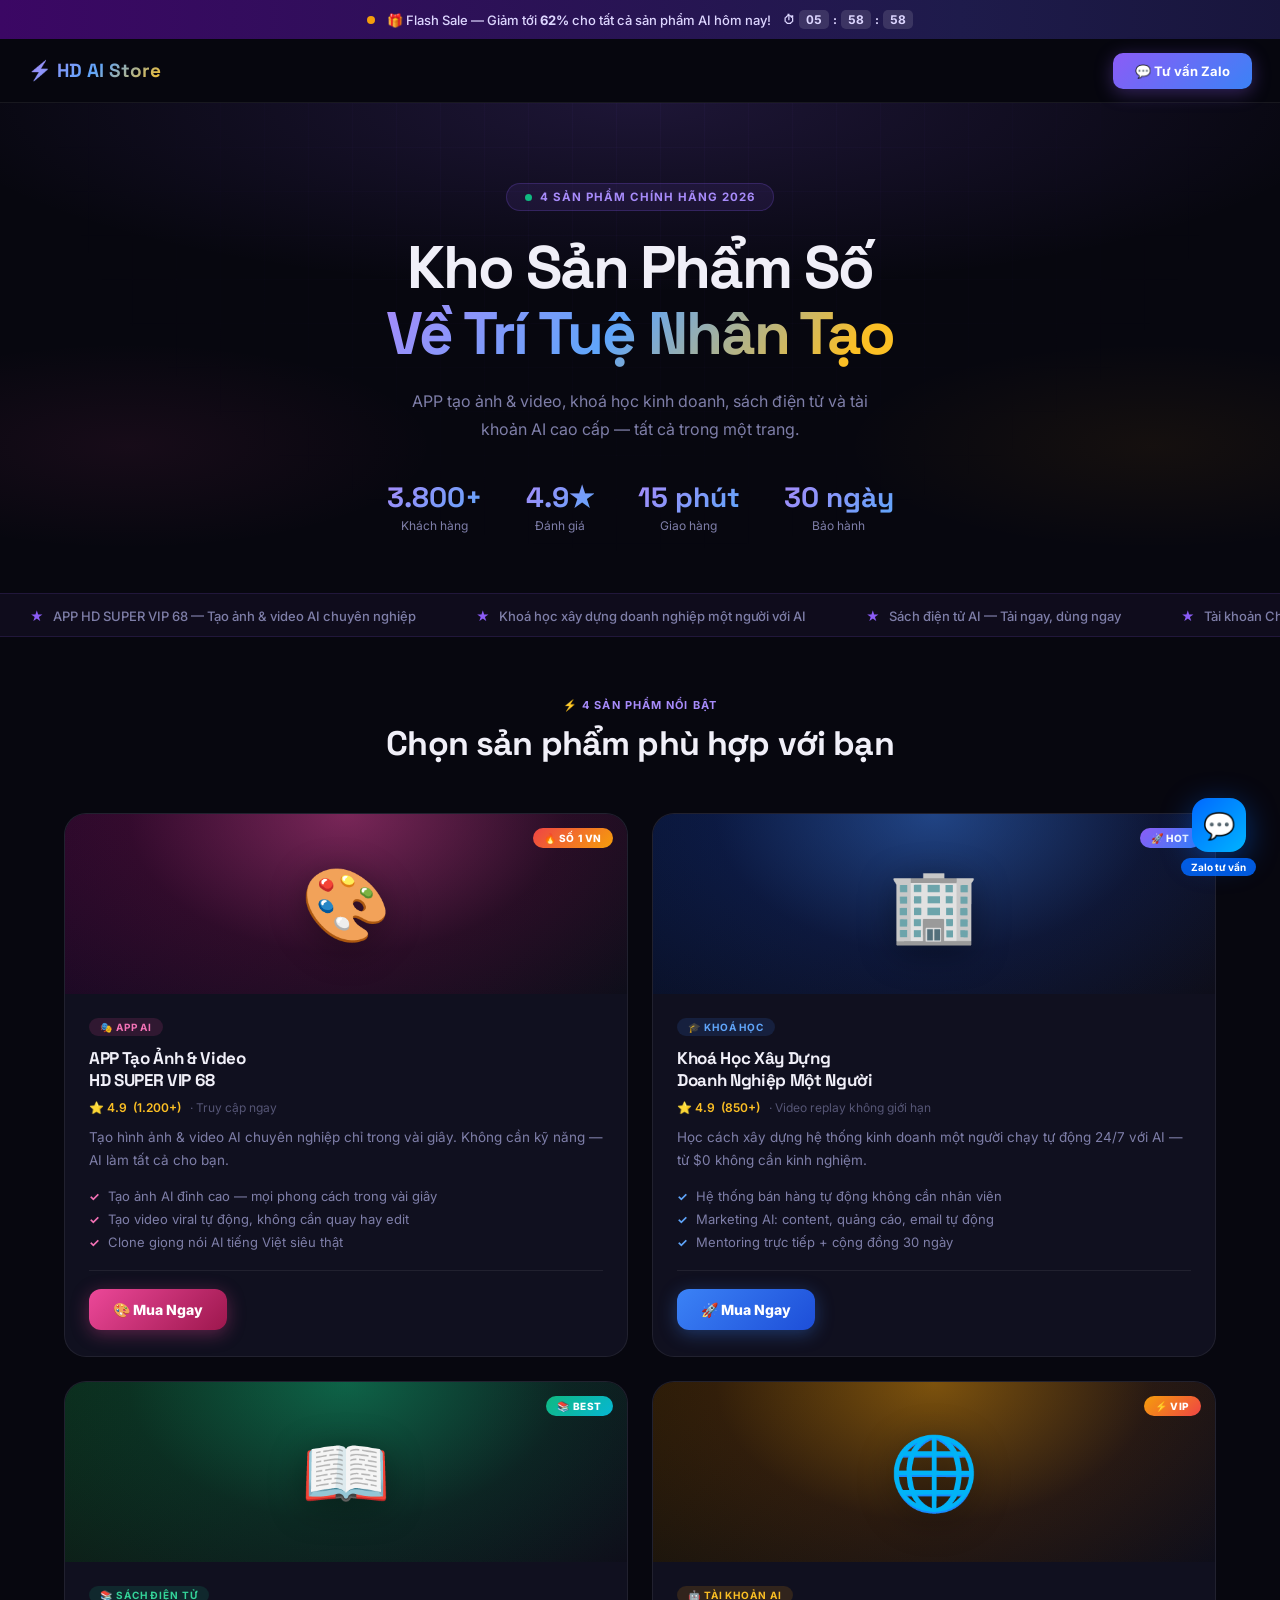
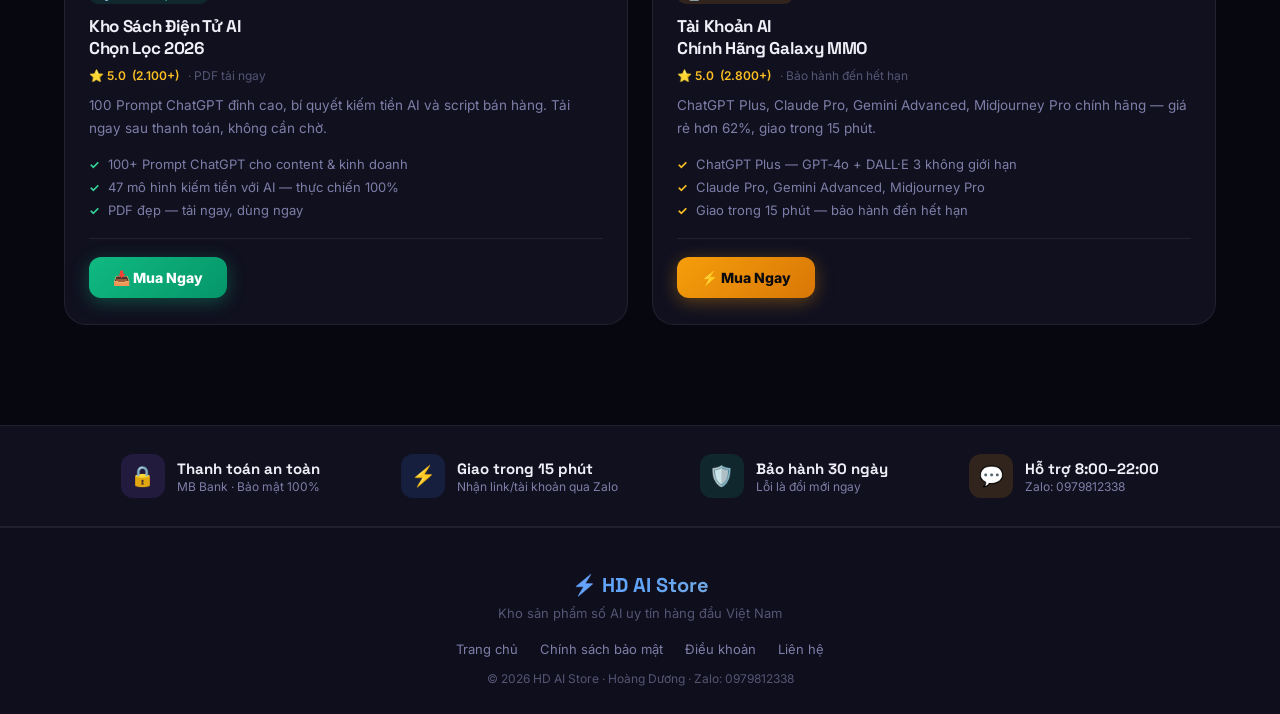
==== commit 55020087: "Fix 404: copy trang ban hang 4 muc vao index.html" ====
--- a/index.html
+++ b/index.html
@@ -2,11 +2,476 @@
 <html lang="vi">
 <head>
   <meta charset="UTF-8" />
-  <meta http-equiv="refresh" content="0; url=Trang bán hàng chuẩn 4 mục (chờ sửa).html" />
   <meta name="viewport" content="width=device-width, initial-scale=1.0" />
-  <title>HD AI Store — Kho Sản Phẩm Số Trí Tuệ Nhân Tạo</title>
+  <title>HD AI Store &#8212; S&#7843;n Ph&#7849;m S&#7889; AI Ch&#237;nh H&#227;ng</title>
+  <meta name="description" content="APP t&#7841;o &#7843;nh &amp; video HD SUPER VIP 68, kho&#225; h&#7885;c xây d&#7921;ng doanh nghi&#7879;p, s&#225;ch &#273;i&#7879;n t&#7917; AI v&#224; t&#224;i kho&#7843;n AI ch&#237;nh h&#227;ng." />
+  <link rel="preconnect" href="https://fonts.googleapis.com" />
+  <link rel="preconnect" href="https://fonts.gstatic.com" crossorigin />
+  <link href="https://fonts.googleapis.com/css2?family=Inter:wght@300;400;500;600;700;800;900&family=Space+Grotesk:wght@400;500;600;700;800&display=swap" rel="stylesheet" />
+  <style>
+    *, *::before, *::after { box-sizing: border-box; margin: 0; padding: 0; }
+    :root {
+      --bg:       #07070f;
+      --bg-1:     #0e0e1c;
+      --bg-card:  #10101f;
+      --border:   rgba(255,255,255,0.07);
+      --purple:   #8b5cf6; --purple-l: #a78bfa;
+      --blue:     #3b82f6; --blue-l:   #60a5fa;
+      --gold:     #f59e0b; --gold-l:   #fbbf24;
+      --green:    #10b981; --green-l:  #34d399;
+      --pink:     #ec4899; --pink-l:   #f472b6;
+      --cyan:     #06b6d4;
+      --orange-l: #fb923c;
+      --text:     #f0eff8;
+      --muted:    #7e7ea8;
+      --dim:      #555575;
+    }
+    html { scroll-behavior: smooth; }
+    body { font-family: 'Inter', sans-serif; background: var(--bg); color: var(--text); min-height: 100vh; overflow-x: hidden; }
+    ::-webkit-scrollbar { width: 5px; }
+    ::-webkit-scrollbar-track { background: var(--bg); }
+    ::-webkit-scrollbar-thumb { background: var(--purple); border-radius: 3px; }
+
+    /* ── TOPBAR ── */
+    #topbar {
+      background: linear-gradient(90deg,#3b0764,#1e1b4b,#0c0a1e,#1e1b4b,#3b0764);
+      background-size: 300% 100%; animation: ts 9s linear infinite;
+      color: #ddd6ff; font-size: 13px; font-weight: 500;
+      padding: 10px 20px; display: flex; align-items: center; justify-content: center; gap: 12px; flex-wrap: wrap;
+    }
+    @keyframes ts { 0%,100%{background-position:0%} 50%{background-position:100%} }
+    .dot-g { width:8px; height:8px; background:var(--gold); border-radius:50%; animation:pl 1.6s ease-in-out infinite; flex-shrink:0; }
+    @keyframes pl { 0%,100%{opacity:1;transform:scale(1)} 50%{opacity:.3;transform:scale(.6)} }
+    .cd { display:flex; align-items:center; gap:4px; font-size:12px; font-weight:700; }
+    .cdb { background:rgba(255,255,255,.12); border-radius:5px; padding:2px 7px; font-variant-numeric:tabular-nums; }
+
+    /* ── NAV ── */
+    nav {
+      position:sticky; top:0; z-index:100;
+      background:rgba(7,7,15,.93); backdrop-filter:blur(24px);
+      border-bottom:1px solid var(--border);
+      padding:0 28px; height:64px;
+      display:flex; align-items:center; justify-content:space-between;
+    }
+    .nav-logo {
+      font-family:'Space Grotesk',sans-serif; font-size:19px; font-weight:800; text-decoration:none;
+      background:linear-gradient(135deg,var(--purple-l),var(--blue-l),var(--gold-l));
+      -webkit-background-clip:text; -webkit-text-fill-color:transparent; background-clip:text;
+    }
+    .nav-cta {
+      background:linear-gradient(135deg,var(--purple),var(--blue)); color:#fff;
+      border:none; padding:10px 22px; border-radius:10px; font-size:13px; font-weight:700;
+      cursor:pointer; text-decoration:none; display:inline-flex; align-items:center; gap:6px;
+      transition:all .25s; box-shadow:0 4px 18px rgba(139,92,246,.35);
+    }
+    .nav-cta:hover { transform:translateY(-2px); box-shadow:0 8px 28px rgba(139,92,246,.5); }
+
+    /* ── HERO ── */
+    #hero { position:relative; padding:80px 24px 60px; text-align:center; overflow:hidden; }
+    .hbg {
+      position:absolute; inset:0; z-index:0;
+      background:
+        radial-gradient(ellipse 80% 55% at 50% 0%,rgba(139,92,246,.17) 0%,transparent 70%),
+        radial-gradient(ellipse 40% 35% at 10% 70%,rgba(236,72,153,.07) 0%,transparent 60%),
+        radial-gradient(ellipse 40% 35% at 90% 70%,rgba(245,158,11,.06) 0%,transparent 60%);
+    }
+    .hgrid {
+      position:absolute; inset:0; z-index:0;
+      background-image:linear-gradient(rgba(139,92,246,.04) 1px,transparent 1px),
+                       linear-gradient(90deg,rgba(139,92,246,.04) 1px,transparent 1px);
+      background-size:44px 44px;
+      mask-image:radial-gradient(ellipse at 50% 0%,black,transparent 68%);
+    }
+    .hinner { position:relative; z-index:1; max-width:660px; margin:0 auto; }
+    .hbadge {
+      display:inline-flex; align-items:center; gap:8px;
+      background:rgba(139,92,246,.1); border:1px solid rgba(139,92,246,.22);
+      border-radius:100px; padding:6px 18px; font-size:11.5px; font-weight:700;
+      color:var(--purple-l); text-transform:uppercase; letter-spacing:.09em; margin-bottom:24px;
+    }
+    .bdot { width:7px; height:7px; background:var(--green); border-radius:50%; }
+    .htitle {
+      font-family:'Space Grotesk',sans-serif;
+      font-size:clamp(32px,5.5vw,60px); font-weight:800;
+      line-height:1.1; letter-spacing:-.035em; margin-bottom:20px;
+    }
+    .grad {
+      background:linear-gradient(130deg,var(--purple-l) 0%,var(--blue-l) 45%,var(--gold-l) 90%);
+      -webkit-background-clip:text; -webkit-text-fill-color:transparent; background-clip:text;
+    }
+    .hdesc { font-size:16px; color:var(--muted); line-height:1.75; max-width:500px; margin:0 auto 36px; }
+    .hstats { display:flex; justify-content:center; gap:44px; flex-wrap:wrap; }
+    .hstat .v {
+      font-family:'Space Grotesk',sans-serif; font-size:28px; font-weight:800;
+      background:linear-gradient(135deg,var(--purple-l),var(--blue-l));
+      -webkit-background-clip:text; -webkit-text-fill-color:transparent; background-clip:text;
+    }
+    .hstat .l { font-size:12px; color:var(--muted); margin-top:3px; }
+
+    /* ── TICKER ── */
+    #ticker { overflow:hidden; background:rgba(139,92,246,.055); border-top:1px solid rgba(139,92,246,.14); border-bottom:1px solid rgba(139,92,246,.14); padding:11px 0; white-space:nowrap; }
+    .ttrack { display:inline-flex; animation:tick 30s linear infinite; }
+    @keyframes tick { from{transform:translateX(0)} to{transform:translateX(-50%)} }
+    .ti { font-size:13px; font-weight:500; color:var(--muted); padding:0 30px; display:inline-flex; align-items:center; gap:9px; }
+    .ti .s { color:var(--purple); }
+
+    /* ── MAIN GRID ── */
+    main { padding:56px 24px 100px; max-width:1200px; margin:0 auto; }
+    .grid-head { text-align:center; margin-bottom:48px; }
+    .grid-eyebrow { display:inline-block; font-size:11px; font-weight:700; text-transform:uppercase; letter-spacing:.1em; color:var(--purple-l); margin-bottom:10px; }
+    .grid-title { font-family:'Space Grotesk',sans-serif; font-size:clamp(24px,3.5vw,34px); font-weight:800; letter-spacing:-.025em; }
+
+    .products { display:grid; grid-template-columns:repeat(2,1fr); gap:24px; }
+
+    /* ── PRODUCT CARD ── */
+    .pcard {
+      background:var(--bg-card); border:1px solid var(--border); border-radius:22px;
+      overflow:hidden; display:flex; flex-direction:column;
+      transition:all .32s cubic-bezier(.34,1.56,.64,1); position:relative;
+      cursor:pointer;
+    }
+    .pcard:hover {
+      transform:translateY(-7px);
+      border-color:rgba(139,92,246,.3);
+      box-shadow:0 28px 72px rgba(0,0,0,.55), 0 0 44px rgba(139,92,246,.1);
+    }
+
+    /* Badge */
+    .pbadge {
+      position:absolute; top:14px; right:14px; z-index:2;
+      font-size:10px; font-weight:800; padding:4px 11px; border-radius:100px;
+      text-transform:uppercase; letter-spacing:.06em;
+    }
+    .b-hot  { background:linear-gradient(135deg,#ef4444,#f59e0b); color:#fff; }
+    .b-trend{ background:linear-gradient(135deg,#8b5cf6,#3b82f6); color:#fff; }
+    .b-best { background:linear-gradient(135deg,#10b981,#06b6d4); color:#fff; }
+    .b-vip  { background:linear-gradient(135deg,#f59e0b,#ef4444); color:#fff; }
+
+    /* Thumb */
+    .pthumb { height:180px; position:relative; display:flex; align-items:center; justify-content:center; overflow:hidden; flex-shrink:0; }
+    .ptbg   { position:absolute; inset:0; }
+    .picon  { font-size:72px; position:relative; z-index:1; filter:drop-shadow(0 6px 18px rgba(0,0,0,.4)); animation:fi 3.5s ease-in-out infinite; }
+    @keyframes fi { 0%,100%{transform:translateY(0)} 50%{transform:translateY(-9px)} }
+
+    /* Thumb gradients */
+    .g-pink  { background:radial-gradient(ellipse at 50% 0%,rgba(236,72,153,.45) 0%,rgba(190,24,93,.12) 55%,transparent 100%),linear-gradient(135deg,#220828 0%,#0e0e1a 100%); }
+    .g-blue  { background:radial-gradient(ellipse at 50% 0%,rgba(59,130,246,.45) 0%,rgba(29,78,216,.12) 55%,transparent 100%),linear-gradient(135deg,#091330 0%,#0e0e1a 100%); }
+    .g-green { background:radial-gradient(ellipse at 50% 0%,rgba(16,185,129,.45) 0%,rgba(5,150,105,.12) 55%,transparent 100%),linear-gradient(135deg,#0c2618 0%,#0e0e1a 100%); }
+    .g-gold  { background:radial-gradient(ellipse at 50% 0%,rgba(245,158,11,.45) 0%,rgba(180,83,9,.12) 55%,transparent 100%),linear-gradient(135deg,#221808 0%,#0e0e1a 100%); }
+
+    /* Card body */
+    .pbody { padding:24px 24px 26px; display:flex; flex-direction:column; flex:1; }
+    .pcat {
+      display:inline-flex; align-items:center; gap:5px;
+      font-size:10px; font-weight:700; text-transform:uppercase; letter-spacing:.09em;
+      padding:3px 11px; border-radius:100px; margin-bottom:11px; width:fit-content;
+    }
+    .c-pink  { background:rgba(236,72,153,.14); color:var(--pink-l); }
+    .c-blue  { background:rgba(59,130,246,.14);  color:var(--blue-l); }
+    .c-green { background:rgba(16,185,129,.14);  color:var(--green-l); }
+    .c-gold  { background:rgba(245,158,11,.14);  color:var(--gold-l); }
+
+    .pname { font-family:'Space Grotesk',sans-serif; font-size:17px; font-weight:800; line-height:1.3; letter-spacing:-.02em; margin-bottom:9px; }
+    .pmeta { display:flex; align-items:center; gap:9px; margin-bottom:11px; flex-wrap:wrap; }
+    .pmeta .r { font-size:12px; color:var(--gold-l); font-weight:600; }
+    .pmeta .u { font-size:12px; color:var(--dim); }
+    .pdesc { font-size:13.5px; color:var(--muted); line-height:1.7; margin-bottom:16px; flex:1; }
+
+    .pfeats { list-style:none; display:flex; flex-direction:column; gap:7px; margin-bottom:20px; }
+    .pfeats li { display:flex; align-items:center; gap:8px; font-size:13px; color:var(--muted); }
+    .ck { font-size:12px; font-weight:700; flex-shrink:0; }
+    .ck-pink  { color:var(--pink-l); }
+    .ck-blue  { color:var(--blue-l); }
+    .ck-green { color:var(--green-l); }
+    .ck-gold  { color:var(--gold-l); }
+
+    .pfoot { margin-top:auto; border-top:1px solid var(--border); padding-top:18px; display:flex; align-items:center; justify-content:space-between; gap:14px; flex-wrap:wrap; }
+    .pprice-wrap { display:flex; align-items:baseline; gap:8px; flex-wrap:wrap; }
+    .pp { font-family:'Space Grotesk',sans-serif; font-size:24px; font-weight:800; }
+    .po { font-size:13px; color:var(--dim); text-decoration:line-through; }
+    .ps { font-size:11px; font-weight:800; padding:2px 8px; border-radius:6px; background:rgba(16,185,129,.12); color:var(--green-l); }
+    .psub { font-size:11px; color:var(--dim); margin-top:3px; }
+
+    .pbtn {
+      padding:12px 24px; border-radius:12px; border:none;
+      font-size:14px; font-weight:800; font-family:'Inter',sans-serif;
+      cursor:pointer; text-decoration:none;
+      display:inline-flex; align-items:center; gap:7px;
+      transition:all .28s; white-space:nowrap; flex-shrink:0;
+    }
+    .btn-pink  { background:linear-gradient(135deg,var(--pink),#9d174d);  color:#fff; box-shadow:0 4px 18px rgba(236,72,153,.35); }
+    .btn-pink:hover  { box-shadow:0 7px 28px rgba(236,72,153,.55); transform:translateY(-2px); }
+    .btn-blue  { background:linear-gradient(135deg,var(--blue),#1d4ed8);  color:#fff; box-shadow:0 4px 18px rgba(59,130,246,.35); }
+    .btn-blue:hover  { box-shadow:0 7px 28px rgba(59,130,246,.55); transform:translateY(-2px); }
+    .btn-green { background:linear-gradient(135deg,var(--green),#059669); color:#fff; box-shadow:0 4px 18px rgba(16,185,129,.35); }
+    .btn-green:hover { box-shadow:0 7px 28px rgba(16,185,129,.55); transform:translateY(-2px); }
+    .btn-gold  { background:linear-gradient(135deg,var(--gold),#d97706);  color:#0a0a0f; box-shadow:0 4px 18px rgba(245,158,11,.35); }
+    .btn-gold:hover  { box-shadow:0 7px 28px rgba(245,158,11,.55); transform:translateY(-2px); }
+
+    /* ── TRUST ── */
+    #trust { background:var(--bg-card); border-top:1px solid var(--border); border-bottom:1px solid var(--border); padding:28px 24px; }
+    .tinner { max-width:1100px; margin:0 auto; display:flex; align-items:center; justify-content:space-around; flex-wrap:wrap; gap:20px; }
+    .titem { display:flex; align-items:center; gap:12px; }
+    .tico { width:44px; height:44px; border-radius:12px; display:flex; align-items:center; justify-content:center; font-size:20px; }
+    .tico.p{background:rgba(139,92,246,.14);} .tico.b{background:rgba(59,130,246,.14);}
+    .tico.g{background:rgba(16,185,129,.14);} .tico.o{background:rgba(245,158,11,.14);}
+    .tv { font-family:'Space Grotesk',sans-serif; font-size:15px; font-weight:700; }
+    .tl { font-size:12px; color:var(--muted); margin-top:1px; }
+
+    /* ── ZALO FLOAT ── */
+    #zfloat { position:fixed; bottom:24px; right:24px; z-index:200; display:flex; flex-direction:column; align-items:center; gap:6px; }
+    .zfbtn { width:54px; height:54px; border-radius:16px; background:linear-gradient(135deg,#0068ff,#00b4ff); display:flex; align-items:center; justify-content:center; font-size:26px; box-shadow:0 8px 32px rgba(0,104,255,.45); text-decoration:none; animation:zb 3s ease-in-out infinite; }
+    @keyframes zb { 0%,100%{transform:translateY(0)} 50%{transform:translateY(-7px)} }
+    .zfbtn:hover { box-shadow:0 12px 44px rgba(0,104,255,.65); animation:none; transform:translateY(-3px) scale(1.06); }
+    .zflbl { font-size:10px; font-weight:700; color:#fff; background:rgba(0,104,255,.85); padding:3px 10px; border-radius:100px; }
+
+    /* ── FOOTER ── */
+    footer { background:var(--bg-1); border-top:1px solid var(--border); padding:44px 24px 28px; text-align:center; }
+    .flogo { font-family:'Space Grotesk',sans-serif; font-size:20px; font-weight:800; background:linear-gradient(135deg,var(--purple-l),var(--blue-l),var(--gold-l)); -webkit-background-clip:text; -webkit-text-fill-color:transparent; background-clip:text; margin-bottom:7px; }
+    .ftag  { font-size:13px; color:var(--dim); margin-bottom:20px; }
+    .flinks { display:flex; justify-content:center; gap:22px; margin-bottom:14px; flex-wrap:wrap; }
+    .flinks a { font-size:13px; color:var(--muted); text-decoration:none; transition:color .2s; }
+    .flinks a:hover { color:var(--purple-l); }
+    .fcopy { font-size:12px; color:var(--dim); }
+
+    /* ── REVEAL ── */
+    .reveal { opacity:0; transform:translateY(22px); transition:opacity .65s ease, transform .65s ease; }
+    .reveal.visible { opacity:1; transform:translateY(0); }
+
+    @media (max-width:820px) {
+      .products { grid-template-columns:1fr; }
+      .pthumb   { height:155px; }
+      .picon    { font-size:58px; }
+      .hstats   { gap:24px; }
+    }
+  </style>
 </head>
 <body>
-  <p>Đang chuyển hướng... <a href="Trang bán hàng chuẩn 4 mục (chờ sửa).html">Nhấn đây nếu không tự động chuyển</a></p>
+
+<!-- TOPBAR -->
+<div id="topbar">
+  <div class="dot-g"></div>
+  <span>&#127873; Flash Sale &#8212; Gi&#7843;m t&#7899;i <strong>62%</strong> cho t&#7845;t c&#7843; s&#7843;n ph&#7849;m AI h&#244;m nay!</span>
+  <div class="cd">
+    &#9201;
+    <span class="cdb" id="cdh">05</span>
+    <span>:</span>
+    <span class="cdb" id="cdm">59</span>
+    <span>:</span>
+    <span class="cdb" id="cds">00</span>
+  </div>
+</div>
+
+<!-- NAV -->
+<nav>
+  <a href="index.html" class="nav-logo">&#9889; HD AI Store</a>
+  <a href="https://zalo.me/0979812338" target="_blank" class="nav-cta">&#128172; T&#432; v&#7845;n Zalo</a>
+</nav>
+
+<!-- HERO -->
+<section id="hero">
+  <div class="hbg"></div>
+  <div class="hgrid"></div>
+  <div class="hinner">
+    <div class="hbadge"><span class="bdot"></span> 4 s&#7843;n ph&#7849;m ch&#237;nh h&#227;ng 2026</div>
+    <h1 class="htitle">
+      Kho S&#7843;n Ph&#7849;m S&#7889;<br>
+      <span class="grad">V&#7873; Tr&#237; Tu&#7879; Nh&#226;n T&#7841;o</span>
+    </h1>
+    <p class="hdesc">
+      APP t&#7841;o &#7843;nh &amp; video, kho&#225; h&#7885;c kinh doanh, s&#225;ch &#273;i&#7879;n t&#7917;
+      v&#224; t&#224;i kho&#7843;n AI cao c&#7845;p &#8212; t&#7845;t c&#7843; trong m&#7897;t trang.
+    </p>
+    <div class="hstats">
+      <div class="hstat"><div class="v">3.800+</div><div class="l">Kh&#225;ch h&#224;ng</div></div>
+      <div class="hstat"><div class="v">4.9&#9733;</div><div class="l">&#272;&#225;nh gi&#225;</div></div>
+      <div class="hstat"><div class="v">15 ph&#250;t</div><div class="l">Giao h&#224;ng</div></div>
+      <div class="hstat"><div class="v">30 ng&#224;y</div><div class="l">B&#7843;o h&#224;nh</div></div>
+    </div>
+  </div>
+</section>
+
+<!-- TICKER -->
+<div id="ticker">
+  <div class="ttrack">
+    <span class="ti"><span class="s">&#9733;</span> APP HD SUPER VIP 68 &#8212; T&#7841;o &#7843;nh &amp; video AI chuy&#234;n nghi&#7879;p</span>
+    <span class="ti"><span class="s">&#9733;</span> Kho&#225; h&#7885;c xây d&#7921;ng doanh nghi&#7879;p m&#7897;t ng&#432;&#7901;i v&#7899;i AI</span>
+    <span class="ti"><span class="s">&#9733;</span> S&#225;ch &#273;i&#7879;n t&#7917; AI &#8212; T&#7843;i ngay, d&#249;ng ngay</span>
+    <span class="ti"><span class="s">&#9733;</span> T&#224;i kho&#7843;n ChatGPT Plus, Claude Pro, Gemini, Midjourney</span>
+    <span class="ti"><span class="s">&#9733;</span> Giao trong 15 ph&#250;t qua Zalo &#8212; B&#7843;o h&#224;nh 30 ng&#224;y</span>
+    <span class="ti"><span class="s">&#9733;</span> APP HD SUPER VIP 68 &#8212; T&#7841;o &#7843;nh &amp; video AI chuy&#234;n nghi&#7879;p</span>
+    <span class="ti"><span class="s">&#9733;</span> Kho&#225; h&#7885;c xây d&#7921;ng doanh nghi&#7879;p m&#7897;t ng&#432;&#7901;i v&#7899;i AI</span>
+    <span class="ti"><span class="s">&#9733;</span> S&#225;ch &#273;i&#7879;n t&#7917; AI &#8212; T&#7843;i ngay, d&#249;ng ngay</span>
+    <span class="ti"><span class="s">&#9733;</span> T&#224;i kho&#7843;n ChatGPT Plus, Claude Pro, Gemini, Midjourney</span>
+    <span class="ti"><span class="s">&#9733;</span> Giao trong 15 ph&#250;t qua Zalo &#8212; B&#7843;o h&#224;nh 30 ng&#224;y</span>
+  </div>
+</div>
+
+<!-- MAIN: 4 CARDS GRID -->
+<main>
+  <div class="grid-head reveal">
+    <div class="grid-eyebrow">&#9889; 4 s&#7843;n ph&#7849;m n&#7893;i b&#7853;t</div>
+    <h2 class="grid-title">Ch&#7885;n s&#7843;n ph&#7849;m ph&#249; h&#7907;p v&#7899;i b&#7841;n</h2>
+  </div>
+
+  <div class="products">
+
+    <!-- 1. APP TẠO ẢNH & VIDEO HD SUPER VIP 68 -->
+    <div class="pcard reveal">
+      <span class="pbadge b-hot">&#128293; S&#7889; 1 VN</span>
+      <div class="pthumb">
+        <div class="ptbg g-pink"></div>
+        <div class="picon">&#127912;</div>
+      </div>
+      <div class="pbody">
+        <span class="pcat c-pink">&#127917; APP AI</span>
+        <div class="pname">APP T&#7841;o &#7842;nh &amp; Video<br>HD SUPER VIP 68</div>
+        <div class="pmeta">
+          <span class="r">&#11088; 4.9 &nbsp;(1.200+)</span>
+          <span class="u">&#183; Truy c&#7853;p ngay</span>
+        </div>
+        <p class="pdesc">T&#7841;o h&#236;nh &#7843;nh &amp; video AI chuy&#234;n nghi&#7879;p ch&#7881; trong v&#224;i gi&#226;y. Kh&#244;ng c&#7847;n k&#7929; n&#259;ng &#8212; AI l&#224;m t&#7845;t c&#7843; cho b&#7841;n.</p>
+        <ul class="pfeats">
+          <li><span class="ck ck-pink">&#10003;</span> T&#7841;o &#7843;nh AI &#273;&#7881;nh cao &#8212; m&#7885;i phong c&#225;ch trong v&#224;i gi&#226;y</li>
+          <li><span class="ck ck-pink">&#10003;</span> T&#7841;o video viral t&#7921; &#273;&#7897;ng, kh&#244;ng c&#7847;n quay hay edit</li>
+          <li><span class="ck ck-pink">&#10003;</span> Clone gi&#7885;ng n&#243;i AI ti&#7871;ng Vi&#7879;t siêu th&#7853;t</li>
+        </ul>
+        <div class="pfoot">
+          <a href="https://hd-super-vip-68.vercel.app/" target="_blank" class="pbtn btn-pink">&#127912; Mua Ngay</a>
+        </div>
+      </div>
+    </div>
+
+    <!-- 2. KHOÁ HỌC XÂY DỰNG DOANH NGHIỆP MỘT NGƯỜI -->
+    <div class="pcard reveal">
+      <span class="pbadge b-trend">&#128640; HOT</span>
+      <div class="pthumb">
+        <div class="ptbg g-blue"></div>
+        <div class="picon">&#127970;</div>
+      </div>
+      <div class="pbody">
+        <span class="pcat c-blue">&#127891; Kho&#225; h&#7885;c</span>
+        <div class="pname">Kho&#225; H&#7885;c Xây D&#7921;ng<br>Doanh Nghi&#7879;p M&#7897;t Ng&#432;&#7901;i</div>
+        <div class="pmeta">
+          <span class="r">&#11088; 4.9 &nbsp;(850+)</span>
+          <span class="u">&#183; Video replay kh&#244;ng gi&#7899;i h&#7841;n</span>
+        </div>
+        <p class="pdesc">H&#7885;c c&#225;ch xây d&#7921;ng h&#7879; th&#7889;ng kinh doanh m&#7897;t ng&#432;&#7901;i ch&#7841;y t&#7921; &#273;&#7897;ng 24/7 v&#7899;i AI &#8212; t&#7915; $0 kh&#244;ng c&#7847;n kinh nghi&#7879;m.</p>
+        <ul class="pfeats">
+          <li><span class="ck ck-blue">&#10003;</span> H&#7879; th&#7889;ng b&#225;n h&#224;ng t&#7921; &#273;&#7897;ng kh&#244;ng c&#7847;n nh&#226;n vi&#234;n</li>
+          <li><span class="ck ck-blue">&#10003;</span> Marketing AI: content, qu&#7843;ng c&#225;o, email t&#7921; &#273;&#7897;ng</li>
+          <li><span class="ck ck-blue">&#10003;</span> Mentoring tr&#7921;c ti&#7871;p + c&#7897;ng &#273;&#7891;ng 30 ng&#224;y</li>
+        </ul>
+        <div class="pfoot">
+          <a href="khoa-hoc/" class="pbtn btn-blue">&#128640; Mua Ngay</a>
+        </div>
+      </div>
+    </div>
+
+    <!-- 3. SÁCH ĐIỆN TỬ -->
+    <div class="pcard reveal">
+      <span class="pbadge b-best">&#128218; BEST</span>
+      <div class="pthumb">
+        <div class="ptbg g-green"></div>
+        <div class="picon">&#128214;</div>
+      </div>
+      <div class="pbody">
+        <span class="pcat c-green">&#128218; S&#225;ch &#273;i&#7879;n t&#7917;</span>
+        <div class="pname">Kho S&#225;ch &#272;i&#7879;n T&#7917; AI<br>Ch&#7885;n L&#7885;c 2026</div>
+        <div class="pmeta">
+          <span class="r">&#11088; 5.0 &nbsp;(2.100+)</span>
+          <span class="u">&#183; PDF t&#7843;i ngay</span>
+        </div>
+        <p class="pdesc">100 Prompt ChatGPT &#273;&#7881;nh cao, b&#237; quy&#7871;t ki&#7871;m ti&#7873;n AI v&#224; script b&#225;n h&#224;ng. T&#7843;i ngay sau thanh to&#225;n, kh&#244;ng c&#7847;n ch&#7901;.</p>
+        <ul class="pfeats">
+          <li><span class="ck ck-green">&#10003;</span> 100+ Prompt ChatGPT cho content &amp; kinh doanh</li>
+          <li><span class="ck ck-green">&#10003;</span> 47 m&#244; h&#236;nh ki&#7871;m ti&#7873;n v&#7899;i AI &#8212; th&#7921;c chi&#7871;n 100%</li>
+          <li><span class="ck ck-green">&#10003;</span> PDF &#273;&#7865;p &#8212; t&#7843;i ngay, d&#249;ng ngay</li>
+        </ul>
+        <div class="pfoot">
+          <a href="sach/" class="pbtn btn-green">&#128229; Mua Ngay</a>
+        </div>
+      </div>
+    </div>
+
+    <!-- 4. TÀI KHOẢN AI -->
+    <div class="pcard reveal">
+      <span class="pbadge b-vip">&#9889; VIP</span>
+      <div class="pthumb">
+        <div class="ptbg g-gold"></div>
+        <div class="picon">&#127760;</div>
+      </div>
+      <div class="pbody">
+        <span class="pcat c-gold">&#129302; T&#224;i kho&#7843;n AI</span>
+        <div class="pname">T&#224;i Kho&#7843;n AI<br>Ch&#237;nh H&#227;ng Galaxy MMO</div>
+        <div class="pmeta">
+          <span class="r">&#11088; 5.0 &nbsp;(2.800+)</span>
+          <span class="u">&#183; B&#7843;o h&#224;nh &#273;&#7871;n h&#7871;t h&#7841;n</span>
+        </div>
+        <p class="pdesc">ChatGPT Plus, Claude Pro, Gemini Advanced, Midjourney Pro ch&#237;nh h&#227;ng &#8212; gi&#225; r&#7867; h&#417;n 62%, giao trong 15 ph&#250;t.</p>
+        <ul class="pfeats">
+          <li><span class="ck ck-gold">&#10003;</span> ChatGPT Plus &#8212; GPT&#8209;4o + DALL&#183;E 3 kh&#244;ng gi&#7899;i h&#7841;n</li>
+          <li><span class="ck ck-gold">&#10003;</span> Claude Pro, Gemini Advanced, Midjourney Pro</li>
+          <li><span class="ck ck-gold">&#10003;</span> Giao trong 15 ph&#250;t &#8212; b&#7843;o h&#224;nh &#273;&#7871;n h&#7871;t h&#7841;n</li>
+        </ul>
+        <div class="pfoot">
+          <a href="tai-khoan-ai/" class="pbtn btn-gold">&#9889; Mua Ngay</a>
+        </div>
+      </div>
+    </div>
+
+  </div><!-- /products -->
+</main>
+
+<!-- TRUST BAR -->
+<div id="trust">
+  <div class="tinner">
+    <div class="titem reveal"><div class="tico p">&#128274;</div><div><div class="tv">Thanh to&#225;n an to&#224;n</div><div class="tl">MB Bank &#183; B&#7843;o m&#7853;t 100%</div></div></div>
+    <div class="titem reveal"><div class="tico b">&#9889;</div><div><div class="tv">Giao trong 15 ph&#250;t</div><div class="tl">Nh&#7853;n link/t&#224;i kho&#7843;n qua Zalo</div></div></div>
+    <div class="titem reveal"><div class="tico g">&#128737;&#65039;</div><div><div class="tv">B&#7843;o h&#224;nh 30 ng&#224;y</div><div class="tl">L&#7895;i l&#224; &#273;&#7893;i m&#7899;i ngay</div></div></div>
+    <div class="titem reveal"><div class="tico o">&#128172;</div><div><div class="tv">H&#7895; tr&#7907; 8:00&#8211;22:00</div><div class="tl">Zalo: 0979812338</div></div></div>
+  </div>
+</div>
+
+<!-- FOOTER -->
+<footer>
+  <div class="flogo">&#9889; HD AI Store</div>
+  <div class="ftag">Kho s&#7843;n ph&#7849;m s&#7889; AI uy t&#237;n h&#224;ng &#273;&#7847;u Vi&#7879;t Nam</div>
+  <div class="flinks">
+    <a href="index.html">Trang ch&#7911;</a>
+    <a href="#">Ch&#237;nh s&#225;ch b&#7843;o m&#7853;t</a>
+    <a href="#">&#272;i&#7873;u kho&#7843;n</a>
+    <a href="https://zalo.me/0979812338" target="_blank">Li&#234;n h&#7879;</a>
+  </div>
+  <div class="fcopy">&#169; 2026 HD AI Store &#183; Ho&#224;ng D&#432;&#417;ng &#183; Zalo: 0979812338</div>
+</footer>
+
+<!-- ZALO FLOAT -->
+<div id="zfloat">
+  <a href="https://zalo.me/0979812338" target="_blank" class="zfbtn" title="Chat Zalo">&#128172;</a>
+  <div class="zflbl">Zalo t&#432; v&#7845;n</div>
+</div>
+
+<script>
+/* COUNTDOWN */
+(function(){
+  var t = 5*3600 + 59*60;
+  var h = document.getElementById('cdh'),
+      m = document.getElementById('cdm'),
+      s = document.getElementById('cds');
+  setInterval(function(){
+    if(t <= 0){ t = 6*3600; return; } t--;
+    h.textContent = String(Math.floor(t/3600)).padStart(2,'0');
+    m.textContent = String(Math.floor((t%3600)/60)).padStart(2,'0');
+    s.textContent = String(t%60).padStart(2,'0');
+  }, 1000);
+})();
+
+/* SCROLL REVEAL */
+var obs = new IntersectionObserver(function(entries){
+  entries.forEach(function(e){ if(e.isIntersecting) e.target.classList.add('visible'); });
+}, { threshold: 0.07, rootMargin: '0px 0px -20px 0px' });
+document.querySelectorAll('.reveal').forEach(function(el){ obs.observe(el); });
+</script>
 </body>
 </html>
